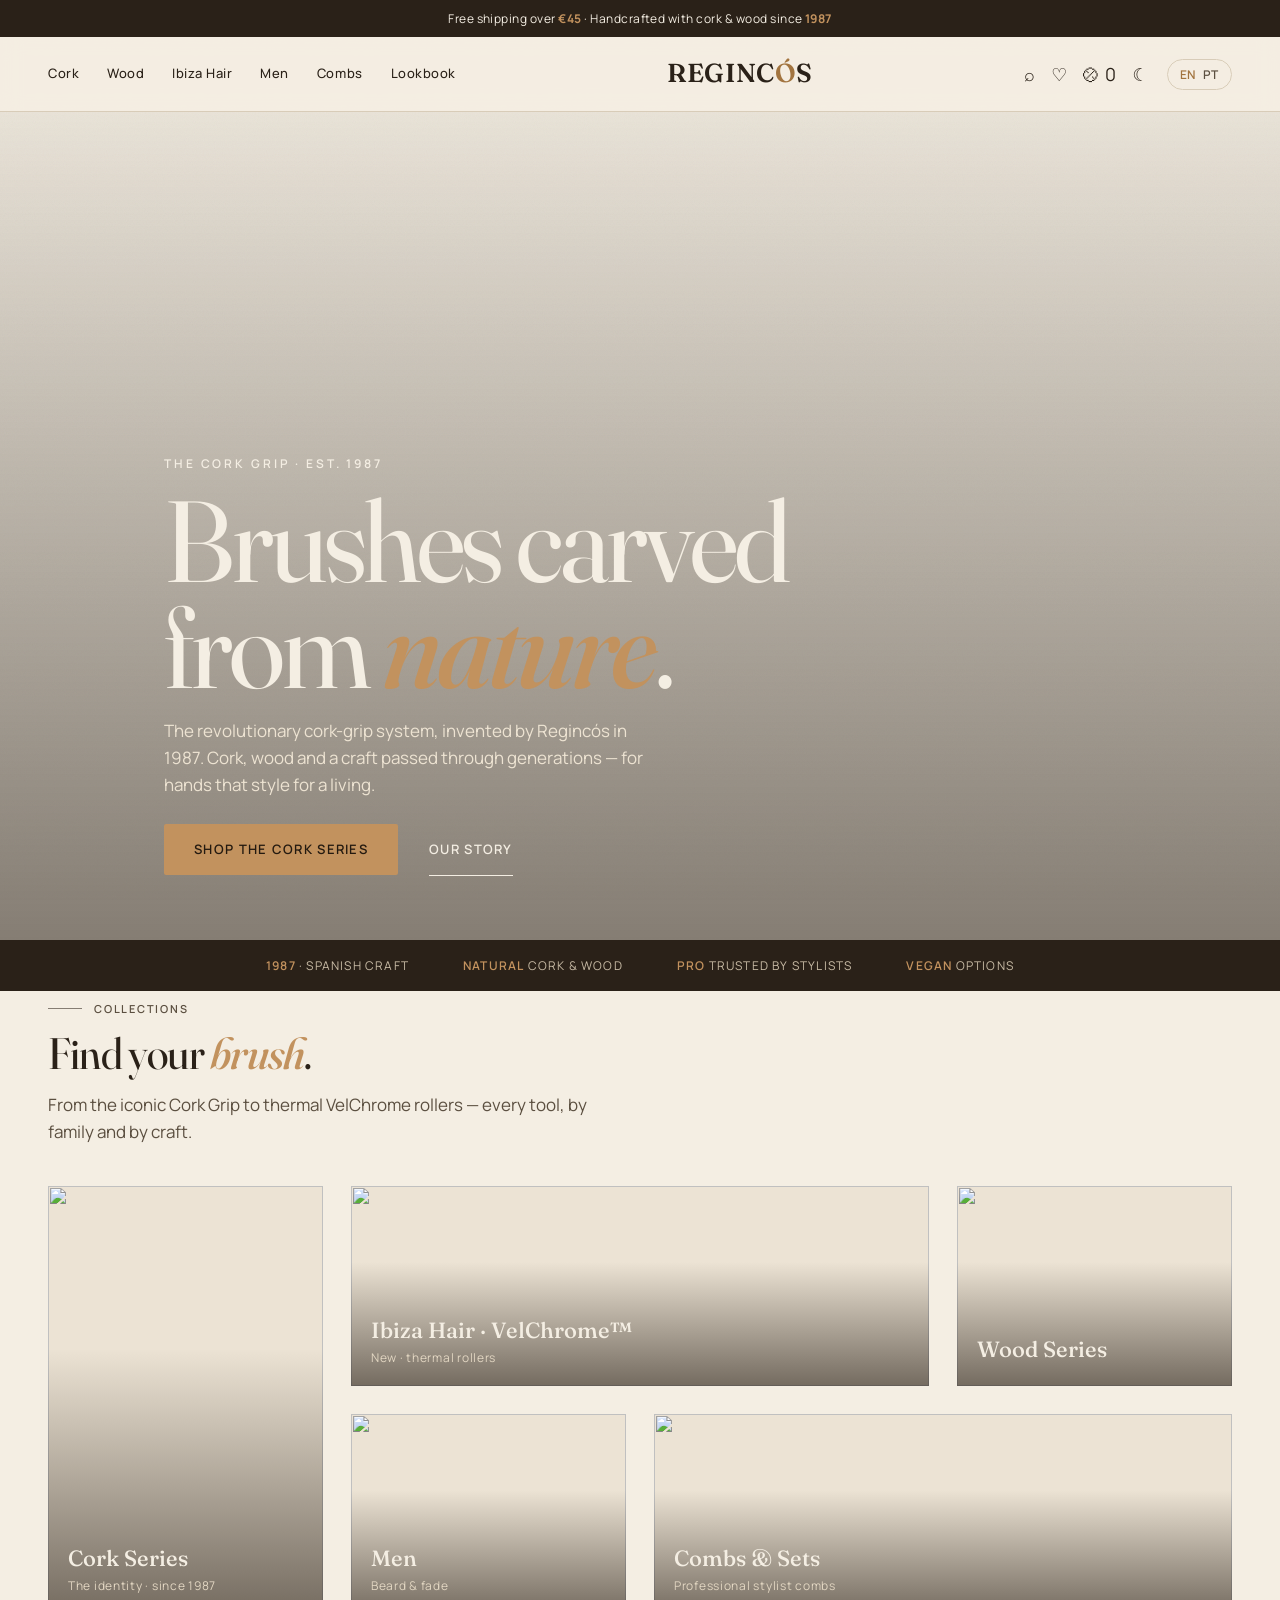
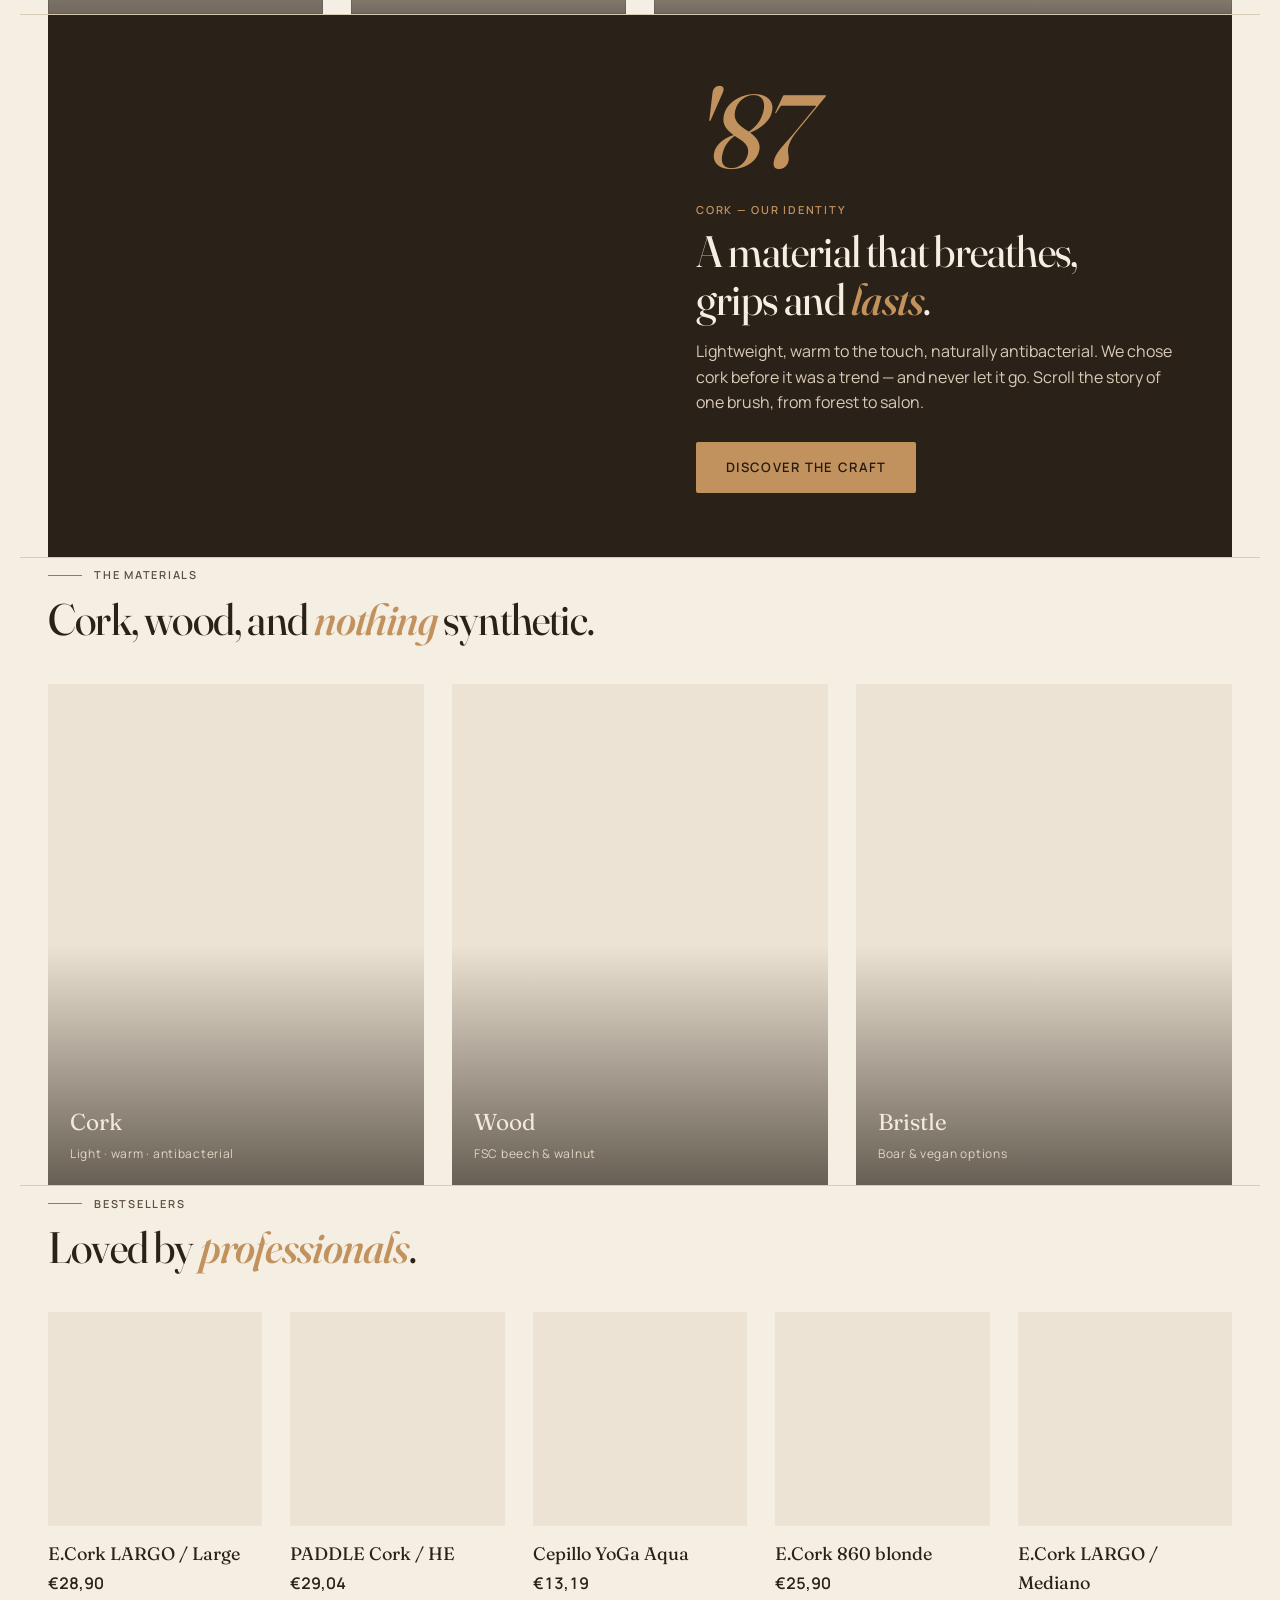
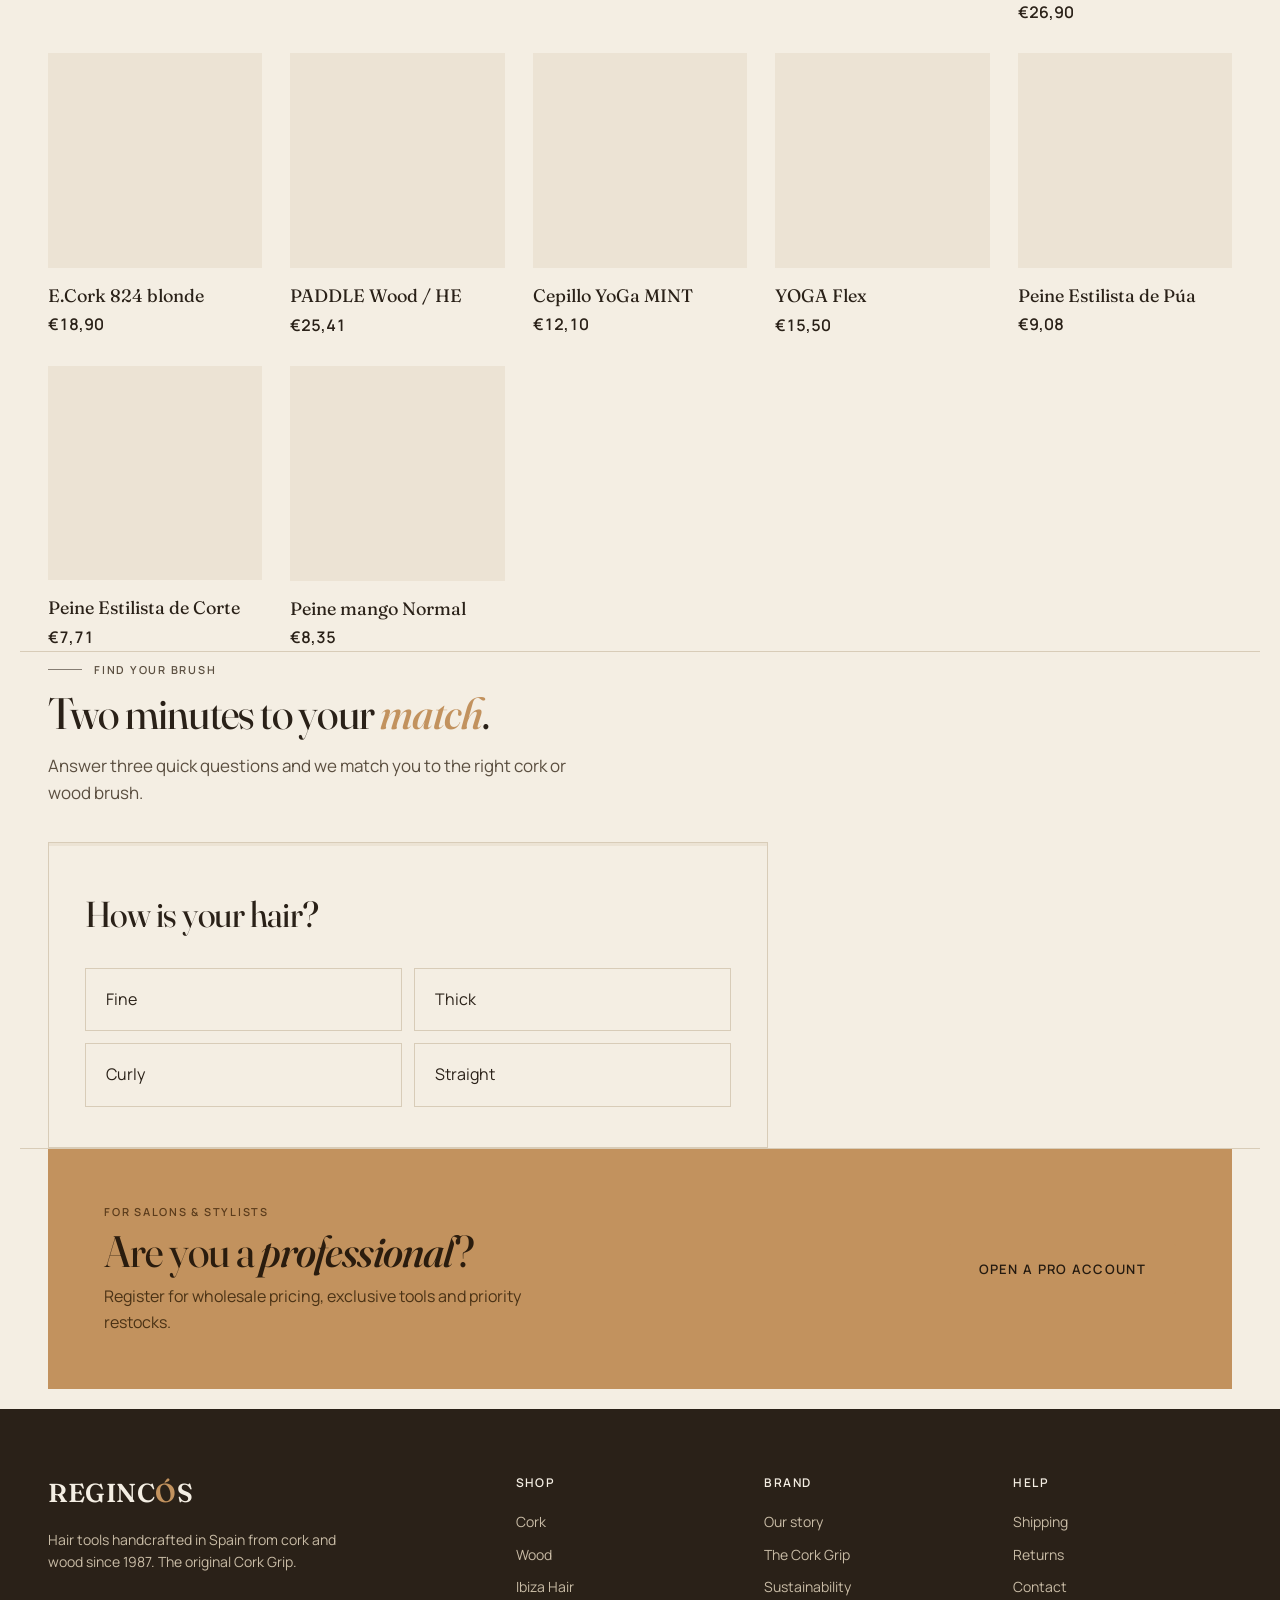
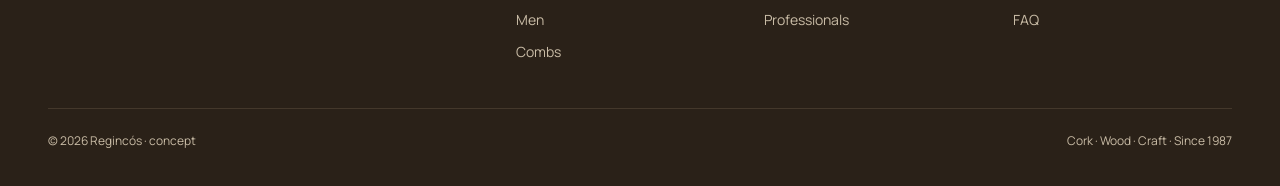
==== index.html @ 0b99d00a "feat(home): expand Bestsellers in motion to 12 real products 7 more orbit clips (E.Cork 824, PADDLE " ====
<!DOCTYPE html>
<html lang="en">
<head>
<meta charset="UTF-8">
<meta name="viewport" content="width=device-width, initial-scale=1.0">
<title>Regincós Hair — cork &amp; wood brushes since 1987</title>
<link rel="preconnect" href="https://fonts.googleapis.com">
<link rel="preconnect" href="https://fonts.gstatic.com" crossorigin>
<link href="https://fonts.googleapis.com/css2?family=Fraunces:opsz,wght@9..144,400;9..144,500;9..144,600&family=Manrope:wght@400;500;600&display=swap" rel="stylesheet">
<link rel="stylesheet" href="assets/style.css">
<script>try{var t=localStorage.getItem('rg_theme')||(matchMedia('(prefers-color-scheme:dark)').matches?'dark':'light');document.documentElement.setAttribute('data-theme',t);}catch(e){}</script>
</head>
<body>

<div class="topbar"><span data-i="topbar"></span></div>

<nav><div class="wrap nav">
  <div class="navlinks">
    <a href="collection.html" data-i="nav_cork">Cork</a><a href="collection.html" data-i="nav_wood">Wood</a><a href="collection.html">Ibiza Hair</a><a href="collection.html" data-i="nav_men">Men</a><a href="collection.html" data-i="nav_combs">Combs</a><a href="lookbook.html" data-i="nav_lookbook">Lookbook</a>
  </div>
  <a href="index.html" class="logo">REGINC<span>Ó</span>S</a>
  <div class="navright">
    <div class="navicons"><span title="search">⌕</span><span title="account">♡</span><span title="cart">⛒ 0</span><button type="button" class="themetoggle" aria-label="Tryb ciemny" title="Tryb ciemny">☾</button></div>
    <div class="lang"><a data-set="en" class="on">EN</a><a data-set="pt">PT</a></div>
  </div>
</div></nav>

<header class="hero">
  <video class="bg" muted loop playsinline preload="metadata" poster="https://www.regincoshair.com/cdn/shop/files/Regincos_2023-25.webp?width=1800"><source src="assets/hero-loop.mp4" type="video/mp4"></video>
  <img class="bg-fallback" src="https://www.regincoshair.com/cdn/shop/files/Regincos_2023-25.webp?width=1800" alt="">
  <div class="wrap inner">
    <div class="upper kick" data-i="hero_kick"></div>
    <h1 class="serif" data-i="hero_h1"></h1>
    <p data-i="hero_p"></p>
    <a class="btn" href="collection.html" data-i="hero_btn1"></a>
    <a class="btn ghost" href="our-story.html" data-i="hero_btn2"></a>
  </div>
</header>

<div class="values">
  <span data-i="val1"></span><span data-i="val2"></span><span data-i="val3"></span><span data-i="val4"></span>
</div>

<section class="wrap">
  <div class="upper eyebrow" data-i="col_eye"></div>
  <div class="h2 serif" data-i="col_h2"></div>
  <div class="lead" data-i="col_lead"></div>
  <div class="bento">
    <a class="cell c-tall" href="collection.html"><img src="https://www.regincoshair.com/cdn/shop/files/Regincos_2023-5.webp?width=900" alt=""><div class="lbl"><div class="t serif" data-i="b_cork_t"></div><div class="s" data-i="b_cork_s"></div></div></a>
    <a class="cell c-wide" href="collection.html"><img src="https://www.regincoshair.com/cdn/shop/files/VelChromeAll1_490e527f-12c0-4e43-a617-e9aae61f02d6.webp?width=1200" alt=""><div class="lbl"><div class="t serif">Ibiza Hair · VelChrome™</div><div class="s" data-i="b_ibiza_s"></div></div></a>
    <a class="cell" href="collection.html"><img src="https://www.regincoshair.com/cdn/shop/files/Regincos_2023-3.jpg?width=700" alt=""><div class="lbl"><div class="t serif" data-i="b_wood_t"></div></div></a>
    <a class="cell" href="collection.html"><img src="https://www.regincoshair.com/cdn/shop/products/566.jpg?width=700" alt=""><div class="lbl"><div class="t serif" data-i="b_men_t"></div><div class="s" data-i="b_men_s"></div></div></a>
    <a class="cell c-wide" href="collection.html"><img src="https://www.regincoshair.com/cdn/shop/files/Regincos_2023-28.jpg?width=1200" alt=""><div class="lbl"><div class="t serif" data-i="b_combs_t"></div><div class="s" data-i="b_combs_s"></div></div></a>
  </div>
</section>

<section class="wrap">
  <div class="split">
    <div class="img" style="background-image:url('https://www.regincoshair.com/cdn/shop/files/Regincos_2023-5.webp?width=1000')"></div>
    <div class="txt">
      <div class="stamp serif">'87</div>
      <div class="upper" style="color:var(--cork);margin:18px 0 10px" data-i="sp_eye"></div>
      <div class="h2 serif" data-i="sp_h2"></div>
      <p data-i="sp_p"></p>
      <div style="margin-top:26px"><a class="btn" href="our-story.html" data-i="sp_btn"></a></div>
    </div>
  </div>
</section>

<section class="wrap materials">
  <div class="upper eyebrow" data-i="mat_eye"></div>
  <div class="h2 serif" data-i="mat_h2"></div>
  <div class="mat-grid">
    <figure class="mat-cell"><video muted loop playsinline preload="metadata"><source src="assets/mat-cork.mp4" type="video/mp4"></video><figcaption><span class="mat-n serif" data-i="mat_cork"></span><span class="mat-d" data-i="mat_cork_d"></span></figcaption></figure>
    <figure class="mat-cell"><video muted loop playsinline preload="metadata"><source src="assets/mat-wood.mp4" type="video/mp4"></video><figcaption><span class="mat-n serif" data-i="mat_wood"></span><span class="mat-d" data-i="mat_wood_d"></span></figcaption></figure>
    <figure class="mat-cell"><video muted loop playsinline preload="metadata"><source src="assets/mat-bristle.mp4" type="video/mp4"></video><figcaption><span class="mat-n serif" data-i="mat_bristle"></span><span class="mat-d" data-i="mat_bristle_d"></span></figcaption></figure>
  </div>
</section>

<section class="wrap">
  <div class="upper eyebrow" data-i="bs_eye"></div>
  <div class="h2 serif" data-i="bs_h2"></div>
  <div class="motion-grid">
    <a class="mprod" href="product.html?p=ecork-largo-large"><div class="mph"><video muted loop playsinline preload="metadata" poster="https://cdn.shopify.com/s/files/1/0769/8166/6137/products/920.jpg?width=500"><source src="assets/prod-cork-l.mp4" type="video/mp4"></video></div><h4 class="serif">E.Cork LARGO / Large</h4><div class="px">€28,90</div></a>
    <a class="mprod" href="product.html?p=paddle-cork-he-doble-pua"><div class="mph"><video muted loop playsinline preload="metadata" poster="https://cdn.shopify.com/s/files/1/0769/8166/6137/products/908.jpg?width=500"><source src="assets/prod-paddle.mp4" type="video/mp4"></video></div><h4 class="serif">PADDLE Cork / HE</h4><div class="px">€29,04</div></a>
    <a class="mprod" href="product.html?p=yoga-aqua-brush"><div class="mph"><video muted loop playsinline preload="metadata" poster="https://cdn.shopify.com/s/files/1/0769/8166/6137/products/937.jpg?width=500"><source src="assets/prod-yoga.mp4" type="video/mp4"></video></div><h4 class="serif">Cepillo YoGa Aqua</h4><div class="px">€13,19</div></a>
    <a class="mprod" href="product.html?p=ecork-860-blonde-large"><div class="mph"><video muted loop playsinline preload="metadata" poster="https://cdn.shopify.com/s/files/1/0769/8166/6137/products/853.jpg?width=500"><source src="assets/prod-cork-blonde.mp4" type="video/mp4"></video></div><h4 class="serif">E.Cork 860 blonde</h4><div class="px">€25,90</div></a>
    <a class="mprod" href="product.html?p=ecork-largo-medium"><div class="mph"><video muted loop playsinline preload="metadata" poster="https://cdn.shopify.com/s/files/1/0769/8166/6137/products/916.jpg?width=500"><source src="assets/prod-cork-m.mp4" type="video/mp4"></video></div><h4 class="serif">E.Cork LARGO / Mediano</h4><div class="px">€26,90</div></a>
    <a class="mprod" href="product.html?p=ecork-824-blonde-small"><div class="mph"><video muted loop playsinline preload="metadata" poster="https://cdn.shopify.com/s/files/1/0769/8166/6137/products/857.jpg?width=500"><source src="assets/prod-ec824.mp4" type="video/mp4"></video></div><h4 class="serif">E.Cork 824 blonde</h4><div class="px">€18,90</div></a>
    <a class="mprod" href="product.html?p=paddle-wood-he-double-pin"><div class="mph"><video muted loop playsinline preload="metadata" poster="https://cdn.shopify.com/s/files/1/0769/8166/6137/products/907.jpg?width=500"><source src="assets/prod-pwood.mp4" type="video/mp4"></video></div><h4 class="serif">PADDLE Wood / HE</h4><div class="px">€25,41</div></a>
    <a class="mprod" href="product.html?p=yoga-mint-brush"><div class="mph"><video muted loop playsinline preload="metadata" poster="https://cdn.shopify.com/s/files/1/0769/8166/6137/products/742.jpg?width=500"><source src="assets/prod-ymint.mp4" type="video/mp4"></video></div><h4 class="serif">Cepillo YoGa MINT</h4><div class="px">€12,10</div></a>
    <a class="mprod" href="product.html?p=yoga-brush"><div class="mph"><video muted loop playsinline preload="metadata" poster="https://cdn.shopify.com/s/files/1/0769/8166/6137/files/Regincos2023-19.jpg?width=500"><source src="assets/prod-yflex.mp4" type="video/mp4"></video></div><h4 class="serif">YOGA Flex</h4><div class="px">€15,50</div></a>
    <a class="mprod" href="product.html?p=peine-estilista-de-pua"><div class="mph"><video muted loop playsinline preload="metadata" poster="https://cdn.shopify.com/s/files/1/0769/8166/6137/products/491.jpg?width=500"><source src="assets/prod-combpua.mp4" type="video/mp4"></video></div><h4 class="serif">Peine Estilista de Púa</h4><div class="px">€9,08</div></a>
    <a class="mprod" href="product.html?p=peine-estilista-de-corte"><div class="mph"><video muted loop playsinline preload="metadata" poster="https://cdn.shopify.com/s/files/1/0769/8166/6137/products/488.jpg?width=500"><source src="assets/prod-combcorte.mp4" type="video/mp4"></video></div><h4 class="serif">Peine Estilista de Corte</h4><div class="px">€7,71</div></a>
    <a class="mprod" href="product.html?p=peine-mango-normal"><div class="mph"><video muted loop playsinline preload="metadata" poster="https://cdn.shopify.com/s/files/1/0769/8166/6137/products/485.jpg?width=500"><source src="assets/prod-combmango.mp4" type="video/mp4"></video></div><h4 class="serif">Peine mango Normal</h4><div class="px">€8,35</div></a>
  </div>
</section>

<section class="wrap quiz" id="quiz">
  <div class="upper eyebrow" data-i="qz_eye"></div>
  <div class="h2 serif" data-i="qz_h2"></div>
  <div class="lead" data-i="qz_lead"></div>
  <div class="qz-card">
    <div class="qz-prog"><span class="qz-bar" id="qzbar"></span></div>
    <div class="qz-stage" id="qzstage"></div>
  </div>
</section>

<section class="wrap">
  <div class="b2b">
    <div>
      <div class="upper" style="margin-bottom:8px" data-i="b2b_eye"></div>
      <div class="h2 serif" data-i="b2b_h2"></div>
      <p style="max-width:42ch;margin-top:8px" data-i="b2b_p"></p>
    </div>
    <a class="btn" href="#" data-i="b2b_btn"></a>
  </div>
</section>

<footer><div class="wrap">
  <div class="fcols">
    <div>
      <div class="logo">REGINC<span style="color:var(--cork)">Ó</span>S</div>
      <p style="max-width:36ch;font-size:14px" data-i="f_tag"></p>
    </div>
    <div><h5 data-i="f_shop"></h5><a href="collection.html" data-i="nav_cork"></a><a href="collection.html" data-i="nav_wood"></a><a href="collection.html">Ibiza Hair</a><a href="collection.html" data-i="nav_men"></a><a href="collection.html" data-i="nav_combs"></a></div>
    <div><h5 data-i="f_brand"></h5><a href="#" data-i="sp_btn2"></a><a href="#">The Cork Grip</a><a href="#" data-i="f_sust"></a><a href="#" data-i="f_pro"></a></div>
    <div><h5 data-i="f_help"></h5><a href="#" data-i="f_ship"></a><a href="#" data-i="f_ret"></a><a href="#" data-i="f_con"></a><a href="#">FAQ</a></div>
  </div>
  <div class="fbot"><span>© 2026 Regincós · concept</span><span data-i="f_bot"></span></div>
</div></footer>

<script src="assets/app.js"></script>
<script>
(function(){var hv=document.querySelector('.hero video.bg');if(!hv)return;var rm=matchMedia('(prefers-reduced-motion:reduce)').matches;var sd=navigator.connection&&navigator.connection.saveData;if(rm||sd){hv.style.display='none';var fb=document.querySelector('.hero .bg-fallback');if(fb)fb.style.display='block';}else{var p=hv.play();if(p&&p.catch)p.catch(function(){});}})();
</script>
</body>
</html>
---- assets/style.css ----
:root{
  --paper:#F4EEE3; --paper2:#ECE3D4; --ink:#2A2118; --ink2:#5B4F40;
  --cork:#C2925E; --cork-d:#A2743F; --wood:#6F4E37; --sage:#7C7A5A; --line:#D8CCB8;
}
*{margin:0;padding:0;box-sizing:border-box}
body{background:var(--paper);color:var(--ink);font-family:'Manrope',system-ui,sans-serif;line-height:1.6;-webkit-font-smoothing:antialiased}
.serif{font-family:'Fraunces',Georgia,serif}
.wrap{max-width:1240px;margin:0 auto;padding:0 28px}
a{color:inherit;text-decoration:none}
img{display:block}
.upper{text-transform:uppercase;letter-spacing:.16em;font-size:11px;font-weight:600}
.btn{display:inline-block;background:var(--cork);color:#241a10;padding:15px 30px;font-weight:600;font-size:13px;letter-spacing:.1em;text-transform:uppercase;border-radius:2px;transition:.2s;cursor:pointer;border:none}
.btn:hover{background:var(--cork-d);color:var(--paper)}
.btn.ghost{background:transparent;color:var(--paper);border:1.5px solid rgba(244,238,227,.6)}
.btn.dark{background:var(--ink);color:var(--paper)}.btn.dark:hover{background:#15100b}
.btn.block{display:block;width:100%;text-align:center}
.h2{font-family:'Fraunces';font-weight:500;font-size:clamp(28px,4vw,44px);line-height:1.08;letter-spacing:-.01em}
.eyebrow{color:var(--cork-d);margin-bottom:12px}
.lead{color:var(--ink2);max-width:56ch;margin-top:14px;font-size:17px}
/* top bar + nav */
.topbar{background:var(--ink);color:var(--paper);text-align:center;font-size:12px;letter-spacing:.04em;padding:9px 12px}
.topbar b{color:var(--cork)}
nav{position:sticky;top:0;z-index:30;background:rgba(244,238,227,.9);backdrop-filter:blur(10px);border-bottom:1px solid var(--line)}
.nav{display:flex;align-items:center;justify-content:space-between;height:74px}
.logo{font-family:'Fraunces';font-weight:600;font-size:26px;letter-spacing:.02em}
.logo span{color:var(--cork-d)}
.navlinks{display:flex;gap:28px}
.navlinks a{font-size:13px;font-weight:500;letter-spacing:.04em;padding:6px 0;border-bottom:1.5px solid transparent;transition:.2s}
.navlinks a:hover{border-color:var(--cork)}
.navright{display:flex;align-items:center;gap:18px}
.navicons{display:flex;gap:16px;font-size:18px;cursor:pointer}
.lang{display:flex;gap:7px;font-size:12px;font-weight:600;letter-spacing:.05em;border:1px solid var(--line);border-radius:20px;padding:5px 12px}
.lang a{color:var(--ink2);cursor:pointer}.lang a.on{color:var(--cork-d)}
/* footer */
footer{background:var(--ink);color:#C9BCA6;padding:64px 0 36px;margin-top:20px}
.fcols{display:grid;grid-template-columns:2fr 1fr 1fr 1fr;gap:30px}
footer .logo{color:var(--paper);margin-bottom:14px}
footer h5{color:var(--paper);font-size:12px;letter-spacing:.12em;text-transform:uppercase;margin-bottom:14px;font-weight:600}
footer a{display:block;font-size:14px;padding:5px 0;color:#C9BCA6}
footer a:hover{color:var(--cork)}
.fbot{border-top:1px solid #44382b;margin-top:40px;padding-top:22px;font-size:12px;display:flex;justify-content:space-between;flex-wrap:wrap;gap:10px}
/* product card (shared) */
.prod .ph{aspect-ratio:1;background:var(--paper2);border-radius:8px;overflow:hidden;position:relative}
.prod .ph img{width:100%;height:100%;object-fit:cover;transition:.4s}
.prod:hover .ph img{transform:scale(1.04)}
.prod .tag{position:absolute;top:12px;left:12px;background:var(--cork);color:#241a10;font-size:10px;font-weight:600;letter-spacing:.08em;text-transform:uppercase;padding:5px 9px;border-radius:2px;z-index:2}
.prod h4{font-family:'Fraunces';font-weight:500;font-size:18px;margin-top:14px}
.prod .px{color:var(--ink2);font-size:15px;margin-top:2px}
.prod .ph .add{position:absolute;left:12px;right:12px;bottom:12px;background:rgba(42,33,24,.9);color:var(--paper);text-align:center;padding:11px;font-size:12px;font-weight:600;letter-spacing:.08em;text-transform:uppercase;border-radius:3px;opacity:0;transform:translateY(8px);transition:.25s}
.prod:hover .ph .add{opacity:1;transform:none}
/* ===== HOME ===== */
.hero{position:relative;min-height:80vh;display:flex;align-items:flex-end;overflow:hidden}
.hero img.bg{position:absolute;inset:0;width:100%;height:100%;object-fit:cover;z-index:0}
.hero::after{content:"";position:absolute;inset:0;background:linear-gradient(180deg,rgba(42,33,24,.05),rgba(42,33,24,.55));z-index:1}
.hero .inner{position:relative;z-index:2;color:var(--paper);padding:0 0 64px}
.hero .kick{color:var(--cork);margin-bottom:14px}
.hero h1{font-family:'Fraunces';font-weight:500;font-size:clamp(40px,7vw,82px);line-height:1.02;letter-spacing:-.01em;max-width:15ch}
.hero p{max-width:48ch;margin:18px 0 26px;font-size:17px;color:#EDE3D2}
.hero .btn.ghost{margin-left:10px}
.values{background:var(--ink);color:var(--paper);display:flex;justify-content:center;gap:54px;padding:16px;flex-wrap:wrap;font-size:12px;letter-spacing:.1em;text-transform:uppercase}
.values span{color:#C9BCA6}.values b{color:var(--cork);font-weight:600}
section{padding:84px 0}
.bento{display:grid;grid-template-columns:repeat(4,1fr);grid-auto-rows:200px;gap:14px;margin-top:40px}
.cell{position:relative;border-radius:8px;overflow:hidden;background:var(--paper2);display:flex;align-items:flex-end;cursor:pointer}
.cell img{position:absolute;inset:0;width:100%;height:100%;object-fit:cover;transition:transform .5s ease}
.cell:hover img{transform:scale(1.05)}
.cell::after{content:"";position:absolute;inset:0;background:linear-gradient(180deg,transparent 38%,rgba(42,33,24,.62))}
.cell .lbl{position:relative;z-index:2;color:var(--paper);padding:18px 20px}
.cell .lbl .t{font-family:'Fraunces';font-size:22px;font-weight:500}
.cell .lbl .s{font-size:12px;color:#E2D6C2;letter-spacing:.06em}
.c-wide{grid-column:span 2}.c-tall{grid-row:span 2}
.split{display:grid;grid-template-columns:1fr 1fr;background:var(--ink);color:var(--paper);border-radius:10px;overflow:hidden}
.split .img{min-height:440px;background-size:cover;background-position:center}
.split .txt{padding:64px 56px;display:flex;flex-direction:column;justify-content:center}
.split .txt .h2{color:var(--paper)}
.split .txt p{color:#D8CCB8;margin-top:16px;font-size:16px}
.split .stamp{font-family:'Fraunces';font-size:64px;color:var(--cork);font-weight:500;line-height:1}
.grid4{display:grid;grid-template-columns:repeat(4,1fr);gap:20px;margin-top:40px}
.b2b{background:var(--cork);color:#2a1c0e;border-radius:10px;padding:54px 56px;display:flex;align-items:center;justify-content:space-between;gap:30px;flex-wrap:wrap}
.b2b .h2{color:#2a1c0e}
/* ===== COLLECTION ===== */
.collhero{position:relative;background:var(--ink);color:var(--paper);padding:60px 0;overflow:hidden}
.collhero .img{position:absolute;inset:0;width:100%;height:100%;object-fit:cover;opacity:.32;z-index:0}
.collhero .wrap{position:relative;z-index:2}
.collhero .crumb{font-size:12px;letter-spacing:.08em;color:#C9BCA6;margin-bottom:14px}
.collhero .crumb a:hover{color:var(--cork)}
.collhero h1{font-family:'Fraunces';font-weight:500;font-size:clamp(30px,5vw,52px)}
.collhero p{color:#D8CCB8;max-width:50ch;margin-top:10px}
.toolbar{display:flex;align-items:center;justify-content:space-between;gap:14px;flex-wrap:wrap;padding:24px 0;border-bottom:1px solid var(--line)}
.chips{display:flex;gap:9px;flex-wrap:wrap}
.chip{font-size:13px;font-weight:500;padding:8px 16px;border:1px solid var(--line);border-radius:20px;cursor:pointer;transition:.18s;background:transparent;color:var(--ink2)}
.chip:hover{border-color:var(--cork)}
.chip.on{background:var(--ink);color:var(--paper);border-color:var(--ink)}
.sort{font-size:13px;color:var(--ink2);display:flex;align-items:center;gap:8px}
.sort select{font-family:inherit;font-size:13px;padding:8px 12px;border:1px solid var(--line);border-radius:6px;background:var(--paper);color:var(--ink);cursor:pointer}
.pgrid{display:grid;grid-template-columns:repeat(4,1fr);gap:22px;margin:36px 0}
.loadwrap{text-align:center;padding:10px 0 30px}
/* ===== PRODUCT ===== */
.pdp{display:grid;grid-template-columns:1.05fr .95fr;gap:54px;padding-top:34px}
.crumb{font-size:12px;letter-spacing:.06em;color:var(--ink2);padding:22px 0 0}
.crumb a:hover{color:var(--cork-d)}
.gallery .main{aspect-ratio:1;background:var(--paper2);border-radius:10px;overflow:hidden}
.gallery .main img{width:100%;height:100%;object-fit:cover}
.thumbs{display:flex;gap:12px;margin-top:12px}
.thumbs img{width:74px;height:74px;object-fit:cover;border-radius:6px;border:2px solid transparent;cursor:pointer;background:var(--paper2)}
.thumbs img.on{border-color:var(--cork)}
.pinfo .kick{color:var(--cork-d);margin-bottom:10px}
.pinfo h1{font-family:'Fraunces';font-weight:500;font-size:clamp(28px,3.4vw,40px);line-height:1.06}
.stars{color:var(--cork);font-size:14px;margin:10px 0;letter-spacing:2px}
.stars span{color:var(--ink2);letter-spacing:0;margin-left:8px}
.price{font-size:26px;font-weight:600;margin:6px 0 4px}
.pdesc{color:var(--ink2);margin:18px 0;font-size:16px}
.opt{margin:22px 0}
.opt .lab{font-size:12px;font-weight:600;letter-spacing:.08em;text-transform:uppercase;color:var(--ink2);margin-bottom:10px}
.opt .row{display:flex;gap:10px;flex-wrap:wrap}
.opt button{font-family:inherit;font-size:14px;padding:11px 18px;border:1px solid var(--line);border-radius:6px;background:var(--paper);color:var(--ink);cursor:pointer;transition:.15s}
.opt button:hover{border-color:var(--cork)}
.opt button.on{border-color:var(--ink);background:var(--ink);color:var(--paper)}
.buyrow{display:flex;gap:12px;margin:26px 0 12px}
.qty{display:flex;align-items:center;border:1px solid var(--line);border-radius:6px;overflow:hidden}
.qty button{width:44px;height:50px;border:none;background:var(--paper);font-size:18px;cursor:pointer;color:var(--ink)}
.qty span{width:44px;text-align:center;font-weight:600}
.buyrow .btn{flex:1;height:50px;display:flex;align-items:center;justify-content:center}
.pronote{background:var(--paper2);border-radius:8px;padding:14px 18px;font-size:14px;color:var(--ink2);margin:8px 0 22px}
.pronote b{color:var(--cork-d)}
.acc{border-top:1px solid var(--line)}
.acc details{border-bottom:1px solid var(--line)}
.acc summary{list-style:none;cursor:pointer;padding:18px 0;font-weight:500;display:flex;justify-content:space-between;font-size:15px}
.acc summary::-webkit-details-marker{display:none}
.acc summary::after{content:"+";color:var(--cork-d);font-size:20px}
.acc details[open] summary::after{content:"–"}
.acc .body{padding:0 0 18px;color:var(--ink2);font-size:15px}
.trust{display:flex;gap:24px;flex-wrap:wrap;margin-top:18px;font-size:13px;color:var(--ink2)}
.trust span{display:flex;align-items:center;gap:7px}.trust b{color:var(--cork-d);font-size:16px}
@media(max-width:900px){
  .bento{grid-template-columns:repeat(2,1fr)}.split,.fcols{grid-template-columns:1fr}
  .grid4,.pgrid{grid-template-columns:1fr 1fr}.navlinks{display:none}
  .pdp{grid-template-columns:1fr;gap:30px}
}

/* ============================================================
   EDITORIAL UPGRADE 2026 — typografia / ruch / micro-interakcje
   Research-driven: optyczna typografia Fraunces, hover-lift,
   scroll-reveal (natywny view-timeline, off-main-thread).
   Szanuje prefers-reduced-motion; fallback = treść widoczna.
   ============================================================ */

/* — Optyczna typografia + dramatyczniejszy hero — */
.serif,.h2,.hero h1,.logo,.cell .lbl .t,.prod h4,.pinfo h1,.collhero h1,.split .stamp{font-optical-sizing:auto}
.hero{min-height:88vh}
.hero h1{font-size:clamp(48px,8.4vw,112px);line-height:.95;letter-spacing:-.028em;font-weight:430;max-width:14ch;text-wrap:balance;font-variation-settings:"opsz" 144}
.hero h1 em{font-style:italic;font-weight:520;color:var(--cork)}
.hero .kick{font-size:12px;letter-spacing:.24em}
.h2,.collhero h1,.pinfo h1{text-wrap:balance}
.split .stamp{font-size:clamp(64px,9vw,104px)}

/* — Hover: lift + cień (podniesienie istniejącego zoomu) — */
.cell{transition:transform .5s cubic-bezier(.2,.7,.2,1),box-shadow .5s}
.cell:hover{transform:translateY(-5px);box-shadow:0 22px 46px -20px rgba(42,33,24,.55)}
.cell:hover img{transform:scale(1.07)}
.prod .ph{transition:transform .45s cubic-bezier(.2,.7,.2,1),box-shadow .45s}
.prod:hover .ph{transform:translateY(-5px);box-shadow:0 20px 42px -22px rgba(42,33,24,.5)}
.btn{transition:background .2s,color .2s,transform .2s,box-shadow .2s}
.btn:not(.ghost):hover{transform:translateY(-2px);box-shadow:0 12px 24px -10px rgba(162,116,63,.75)}
.chip:hover,.opt button:hover{transform:translateY(-1px)}
/* animowany underline w nav (zamiast twardej krawędzi) */
.navlinks a{position:relative;border-bottom-color:transparent!important}
.navlinks a::after{content:"";position:absolute;left:0;right:100%;bottom:0;height:1.5px;background:var(--cork);transition:right .3s cubic-bezier(.2,.7,.2,1)}
.navlinks a:hover::after{right:0}

/* — Scroll-reveal: natywny view-timeline (off-main-thread) — */
@media (prefers-reduced-motion:no-preference){
  @supports (animation-timeline:view()){
    .bento .cell,.grid4 .prod,.split,.b2b,
    section > .eyebrow,section > .h2,section > .lead{
      animation:reveal-up both linear;
      animation-timeline:view();
      animation-range:entry 4% entry 90%;
    }
  }
  /* wejście hero przy starcie (lekki stagger) */
  .hero .inner > *{animation:hero-in .9s cubic-bezier(.2,.7,.2,1) both}
  .hero .kick{animation-delay:.04s}
  .hero h1{animation-delay:.12s}
  .hero p{animation-delay:.24s}
  .hero .inner > .btn{animation-delay:.34s}
}
@keyframes reveal-up{from{opacity:0;transform:translateY(36px)}to{opacity:1;transform:none}}
@keyframes hero-in{from{opacity:0;transform:translateY(20px)}to{opacity:1;transform:none}}

/* ============================================================
   HIGH-CONTRAST EDITORIAL 2026 — kierunek wybrany przez panel (8.8)
   + szczepienia: dark mode warm-charcoal, sage focus, ziarno
   analogowe, SOFT/WONK na hero em. Ewolucja tokenow — bez nowych
   kolorow ani fontow. prefers-reduced-motion respektowane.
   ============================================================ */

/* — przestrzen + rytm magazynowy — */
:root{--gap:28px;--section-y:clamp(84px,11vw,120px)}
section{padding:var(--section-y) 0}
section+section{border-top:1px solid var(--line)}
.bento,.grid4,.pgrid{gap:var(--gap)}

/* — oversized, LEKKI display (couture, nie bold) — */
.hero{min-height:92vh}
.hero h1{font-size:clamp(56px,9vw,150px);font-weight:410;line-height:.92;letter-spacing:-.03em;font-variation-settings:"opsz" 144,"SOFT" 4,"WONK" 1}
.h2,.collhero h1,.pinfo h1{font-weight:420;letter-spacing:-.018em;font-variation-settings:"opsz" 144}

/* — JEDEN akcent: kursywa cork <em> wszedzie (rzadkosc = couture) — */
.hero h1 em,.h2 em,.collhero h1 em,.pinfo h1 em,.serif em{font-style:italic;font-weight:520;color:var(--cork)}
.hero h1 em{font-variation-settings:"opsz" 144,"SOFT" 8,"WONK" 1}

/* — racjonowanie koloru: eyebrow -> ink + kreska; tag -> hairline — */
.eyebrow,.pinfo .kick{color:var(--ink2);display:inline-flex;align-items:center;gap:12px}
.eyebrow::before,.pinfo .kick::before{content:"";width:34px;height:1px;background:var(--ink);opacity:.55}
.hero .kick{color:var(--paper)}
.prod .tag{background:transparent;color:var(--ink);border:1px solid var(--line);border-radius:0;letter-spacing:.14em}
.split .stamp{color:var(--cork);font-style:italic}

/* — kwadratowe kadry (koniec miekkich rogow) + plate-captions — */
.cell,.prod .ph,.gallery .main,.split,.b2b{border-radius:0}
.prod h4{font-weight:420;font-variation-settings:"opsz" 18;letter-spacing:.005em}

/* — cena czytana pierwsza (graft: modern-craft) — */
.prod .px,.price{color:var(--ink);font-variant-numeric:tabular-nums;font-weight:600}

/* — jedno glowne CTA; drugie hero -> link tekstowy — */
.hero .btn.ghost{background:none;border:none;padding:15px 0;color:var(--paper);border-bottom:1px solid currentColor;border-radius:0;margin-left:28px}

/* — b2b: kolory eyebrow/p przez klasy (zamiast inline) — by dzialal dark — */
.b2b .upper{color:#5b3c1c}
.b2b p{color:#4a3215}

/* — sage focus ring (a11y, oba tryby) — */
a:focus-visible,button:focus-visible,summary:focus-visible,.btn:focus-visible,.opt button:focus-visible,.thumbs img:focus-visible,.thumb:focus-visible{outline:2px solid var(--sage);outline-offset:3px;border-radius:2px}

/* — przelacznik motywu w nav — */
.themetoggle{background:none;border:none;font:inherit;font-size:18px;line-height:1;padding:0;cursor:pointer;color:inherit}

/* — ziarno analogowe (graft: warm-heritage) — fixed, nieanimowane.
     UWAGA: nav celowo POMINIETY (ma position:sticky;z-index:30). */
body{position:relative}
body::before{content:"";position:fixed;inset:0;z-index:1;pointer-events:none;opacity:.05;mix-blend-mode:multiply;background-image:url("data:image/svg+xml,%3Csvg xmlns='http://www.w3.org/2000/svg' width='160' height='160'%3E%3Cfilter id='n'%3E%3CfeTurbulence type='fractalNoise' baseFrequency='.9' numOctaves='2' stitchTiles='stitch'/%3E%3C/filter%3E%3Crect width='100%25' height='100%25' filter='url(%23n)'/%3E%3C/svg%3E")}
.topbar,.hero,.values,section,footer{position:relative;z-index:2}

/* ============================================================
   DARK MODE — "warm-charcoal gallery wall" (graft: modern-craft)
   <html data-theme="dark">. Zachowuje tozsamosc cork/wood.
   ============================================================ */
[data-theme="dark"]{--paper:#1A1714;--paper2:#231F1A;--ink:#EDE6D8;--ink2:#B7AB97;--cork:#D2A36C;--cork-d:#B9854D;--wood:#B98C66;--sage:#A7A580;--line:#3A332B;--surface:#231F1A;--surface-2:#2C2720;--glow:rgba(167,165,128,.16);color-scheme:dark}
[data-theme="dark"] body{background:var(--paper);color:var(--ink)}
[data-theme="dark"] nav{background:rgba(26,23,20,.82);border-bottom-color:var(--line)}
[data-theme="dark"] .topbar,[data-theme="dark"] footer,[data-theme="dark"] .values,[data-theme="dark"] .split,[data-theme="dark"] .collhero{background:var(--surface);color:var(--ink)}
[data-theme="dark"] footer a,[data-theme="dark"] .values span{color:var(--ink2)}
[data-theme="dark"] footer h5,[data-theme="dark"] footer .logo{color:var(--ink)}
[data-theme="dark"] .fbot{border-top-color:var(--line)}
[data-theme="dark"] .split .txt .h2,[data-theme="dark"] .split .txt p{color:var(--ink)}
[data-theme="dark"] .b2b{background:var(--surface-2);color:var(--ink)}
[data-theme="dark"] .b2b .h2,[data-theme="dark"] .b2b .upper,[data-theme="dark"] .b2b p{color:var(--ink)}
[data-theme="dark"] .btn{background:var(--cork);color:#1A1714}
[data-theme="dark"] .btn:hover{background:#E6B57C;color:#1A1714}
[data-theme="dark"] .prod .ph,[data-theme="dark"] .cell,[data-theme="dark"] .gallery .main,[data-theme="dark"] .pronote,[data-theme="dark"] .thumbs img{background:var(--paper2)}
/* tekst nad zdjeciami zostaje kremowy niezaleznie od motywu */
[data-theme="dark"] .hero .inner,[data-theme="dark"] .hero .kick,[data-theme="dark"] .hero .btn.ghost,[data-theme="dark"] .cell .lbl{color:#F1E9DB}
/* hero scrim glebszy + sage glow */
[data-theme="dark"] .hero::after{background:radial-gradient(120% 90% at 18% 100%,var(--glow),transparent 60%),linear-gradient(180deg,rgba(0,0,0,.18),rgba(0,0,0,.62))}
[data-theme="dark"] body::before{opacity:.045;mix-blend-mode:screen}

/* ===== COLLECTION — editorial parity (kroki 5-6) ===== */
.collhero{padding:var(--section-y) 0 72px}
.collhero h1{font-size:clamp(40px,6.6vw,84px);line-height:.97;letter-spacing:-.022em;font-weight:420;font-variation-settings:"opsz" 144;text-wrap:balance;max-width:16ch}
.collhero .img{opacity:.28}
.collhero::after{content:"";position:absolute;inset:0;background:linear-gradient(180deg,rgba(42,33,24,.1),rgba(42,33,24,.6));z-index:1}
.collhero .wrap{position:relative;z-index:2}
.collhero .kick{font-size:12px;letter-spacing:.24em;margin-bottom:12px;color:#EDE3D2}
.collcount{font-size:13px;color:#C9BCA6;letter-spacing:.04em;margin-top:16px}
.collcount b{color:var(--cork)}
.empty{text-align:center;padding:64px 0 40px;color:var(--ink2)}
.empty .serif{font-size:clamp(22px,3vw,30px);color:var(--ink);margin-bottom:8px}
.pgrid .prod.show{animation:reveal-up .45s cubic-bezier(.2,.7,.2,1) both}
@media (prefers-reduced-motion:no-preference){
  .collhero .wrap > *{animation:hero-in .8s cubic-bezier(.2,.7,.2,1) both}
  .collhero h1{animation-delay:.1s}.collhero p{animation-delay:.2s}.collhero .collcount{animation-delay:.28s}
  @supports (animation-timeline:view()){
    .pgrid .prod,.toolbar{animation:reveal-up both linear;animation-timeline:view();animation-range:entry 2% entry 86%}
    .pgrid .prod:nth-child(2){animation-delay:.04s}.pgrid .prod:nth-child(3){animation-delay:.08s}.pgrid .prod:nth-child(4){animation-delay:.12s}
  }
}

/* ===== PRODUCT — editorial PDP (kroki 8-11) ===== */
.pinfo h1{font-size:clamp(34px,4.4vw,60px);line-height:1;letter-spacing:-.022em;font-weight:420;font-variation-settings:"opsz" 144;text-wrap:balance}
.price{font-size:32px;display:flex;align-items:baseline;gap:12px;flex-wrap:wrap}
.price .was{font-size:18px;color:var(--ink2);text-decoration:line-through;font-weight:500}
.price .save{font-size:11px;font-weight:600;letter-spacing:.08em;text-transform:uppercase;color:var(--cork-d);border:1px solid var(--line);border-radius:0;padding:4px 10px}
.stock{display:flex;align-items:center;gap:8px;font-size:13px;color:var(--sage);margin:8px 0 0}
.stock b{width:8px;height:8px;border-radius:50%;background:var(--sage);display:inline-block}
@media(min-width:901px){.pinfo{position:sticky;top:96px;align-self:start}}
.stickybar{position:fixed;left:0;right:0;bottom:0;z-index:40;background:rgba(244,238,227,.96);backdrop-filter:blur(10px);border-top:1px solid var(--line);transform:translateY(110%);transition:transform .3s cubic-bezier(.2,.7,.2,1)}
.stickybar.show{transform:none}
.stickybar .wrap{display:flex;align-items:center;justify-content:space-between;gap:18px;height:68px}
.stickybar .sb-name{font-size:18px}
.stickybar .sb-price{font-weight:600;font-variant-numeric:tabular-nums;margin-left:10px}
.stickybar .btn{padding:12px 26px}
[data-theme="dark"] .stickybar{background:rgba(26,23,20,.94)}
.gallery .main img{transition:opacity .25s ease}
.gallery .main img.swapping{opacity:0}
@media (prefers-reduced-motion:reduce){.stickybar{transition:none}.gallery .main img{transition:none}}
@media (prefers-reduced-motion:no-preference){
  .pinfo > *{animation:hero-in .8s cubic-bezier(.2,.7,.2,1) both}
  .pinfo .kick{animation-delay:.04s}.pinfo h1{animation-delay:.1s}.pinfo .price{animation-delay:.18s}.pinfo .buyrow{animation-delay:.26s}
  @supports (animation-timeline:view()){
    .gallery,.pdp + section .split,.grid4 .prod{animation:reveal-up both linear;animation-timeline:view();animation-range:entry 4% entry 90%}
  }
}

/* ===== AI-flavored search overlay (krok 20) ===== */
.searchov{position:fixed;inset:0;z-index:60;background:rgba(20,17,13,.55);backdrop-filter:blur(6px);display:none;justify-content:center;align-items:flex-start;padding:13vh 24px 24px}
.searchov.open{display:flex}
.searchpanel{width:100%;max-width:760px;background:var(--paper);border:1px solid var(--line);box-shadow:0 30px 80px -30px rgba(0,0,0,.5);animation:reveal-up .3s cubic-bezier(.2,.7,.2,1) both}
.searchpanel .top{display:flex;align-items:center;gap:14px;padding:18px 22px;border-bottom:1px solid var(--line)}
.searchpanel .top .ic{font-size:22px;color:var(--ink2)}
.searchpanel input{flex:1;border:none;background:none;font-family:'Fraunces',Georgia,serif;font-size:clamp(20px,3vw,30px);color:var(--ink);outline:none;font-weight:420}
.searchpanel input::placeholder{color:var(--ink2);font-style:italic}
.searchpanel .close{background:none;border:1px solid var(--line);color:var(--ink2);font-size:12px;letter-spacing:.1em;text-transform:uppercase;padding:7px 11px;cursor:pointer}
.searchhint{padding:11px 22px;font-size:12px;color:var(--ink2);letter-spacing:.03em;border-bottom:1px solid var(--line)}
.searchres{max-height:46vh;overflow:auto;padding:8px 12px}
.searchres .sr{display:flex;align-items:center;gap:16px;padding:12px;color:inherit;border-bottom:1px solid var(--line)}
.searchres .sr:last-child{border-bottom:none}
.searchres .sr:hover{background:var(--paper2)}
.searchres .sr img{width:54px;height:54px;object-fit:cover;background:var(--paper2)}
.searchres .sr .nm{font-family:'Fraunces',Georgia,serif;font-size:17px}
.searchres .sr .pr{margin-left:auto;font-weight:600;font-variant-numeric:tabular-nums}
.searchres .none{padding:26px 12px;color:var(--ink2);text-align:center}

/* ===== UGC reviews (krok 19) ===== */
.reviews .rsum{display:flex;align-items:baseline;gap:12px;margin-top:18px;flex-wrap:wrap}
.reviews .ravg{font-family:'Fraunces',Georgia,serif;font-size:40px;font-weight:420;line-height:1}
.reviews .rstars{color:var(--cork);letter-spacing:2px}
.reviews .rcount{color:var(--ink2);font-size:14px}
.rbars{max-width:360px;margin:22px 0 6px;display:flex;flex-direction:column;gap:6px}
.rbar{display:flex;align-items:center;gap:10px;font-size:12px;color:var(--ink2)}
.rbar .rb-l{width:26px}
.rbar .rb-t{flex:1;height:6px;background:var(--paper2)}
.rbar .rb-t span{display:block;height:100%;background:var(--cork)}
.rbar .rb-n{width:18px;text-align:right}
.rgrid{display:grid;grid-template-columns:repeat(2,1fr);gap:22px;margin-top:28px}
.rcard{border:1px solid var(--line);padding:22px}
.rc-top{display:flex;align-items:center;gap:12px;margin-bottom:12px}
.rc-av{width:38px;height:38px;border-radius:50%;background:var(--ink);color:var(--paper);display:flex;align-items:center;justify-content:center;font-family:'Fraunces',Georgia,serif;font-size:16px;flex:none}
.rc-n{font-weight:600;font-size:14px}
.rc-loc{font-size:12px;color:var(--ink2)}
.rc-st{margin-left:auto;color:var(--cork);letter-spacing:1px;font-size:13px}
.rc-off{color:var(--line)}
.rc-b{color:var(--ink2);font-size:15px}
@media(max-width:900px){.rgrid{grid-template-columns:1fr}}

/* ===== delivery promise w buy-box (high-ROI: Coupang/JD speed=trust) ===== */
.shipline{display:flex;align-items:center;gap:9px;font-size:13.5px;color:var(--ink2);margin:4px 0 16px}
.shipline .dot{width:7px;height:7px;border-radius:50%;background:var(--sage);box-shadow:0 0 0 4px rgba(124,122,90,.18);flex:none}
.shipline b{color:var(--ink)}

/* ===== cross-document View Transitions (high-ROI: Temu MPA, app-like nav, bez SPA) ===== */
@view-transition{navigation:auto}
@media (prefers-reduced-motion:reduce){::view-transition-group(*),::view-transition-old(*),::view-transition-new(*){animation:none!important}}

/* ===== Find-your-brush quiz (high-ROI: Jones Road/Shein — discovery + email capture) ===== */
.quiz .qz-card{margin-top:36px;border:1px solid var(--line);background:var(--paper);max-width:720px}
.qz-prog{height:3px;background:var(--paper2)}
.qz-bar{display:block;height:100%;background:var(--cork);width:0;transition:width .4s cubic-bezier(.2,.7,.2,1)}
.qz-stage{padding:clamp(26px,4vw,40px) clamp(22px,3.4vw,36px)}
.qz-q{font-family:'Fraunces',Georgia,serif;font-size:clamp(24px,3.4vw,36px);font-weight:420;letter-spacing:-.015em;margin-bottom:24px;font-variation-settings:"opsz" 144}
.qz-opts{display:grid;grid-template-columns:1fr 1fr;gap:12px}
.qz-opt{text-align:left;padding:18px 20px;border:1px solid var(--line);background:var(--paper);color:var(--ink);font:inherit;font-size:16px;cursor:pointer;transition:.18s;display:flex;align-items:center;justify-content:space-between;gap:10px}
.qz-opt:hover{border-color:var(--cork);transform:translateY(-2px)}
.qz-opt::after{content:"→";color:var(--cork);opacity:0;transition:.18s}
.qz-opt:hover::after{opacity:1}
.qz-back{margin-top:22px;background:none;border:none;color:var(--ink2);font:inherit;font-size:13px;cursor:pointer;text-decoration:underline;text-underline-offset:3px}
.qz-result{display:grid;grid-template-columns:160px 1fr;gap:26px;align-items:center}
.qz-result img{width:160px;height:160px;object-fit:cover;background:var(--paper2)}
.qz-r-eye{color:var(--cork-d)}
.qz-r-name{font-family:'Fraunces',Georgia,serif;font-size:26px;margin:6px 0}
.qz-r-reason{color:var(--ink2);font-size:15px;margin-bottom:14px;max-width:46ch}
.qz-r-price{font-weight:600;font-variant-numeric:tabular-nums;margin-bottom:16px}
.qz-email{margin-top:28px;border-top:1px solid var(--line);padding-top:24px}
.qz-email h4{font-family:'Fraunces',Georgia,serif;font-weight:500;font-size:19px;margin-bottom:4px}
.qz-email p{color:var(--ink2);font-size:14px;margin-bottom:14px}
.qz-email-row{display:flex;gap:10px;flex-wrap:wrap}
.qz-email-row input{flex:1;min-width:200px;border:1px solid var(--line);background:var(--paper);color:var(--ink);padding:13px 16px;font:inherit;font-size:15px;outline:none}
.qz-email-row input:focus{border-color:var(--cork)}
.qz-done{color:var(--sage);font-weight:600;padding:6px 0}
@media(max-width:700px){.qz-opts{grid-template-columns:1fr}.qz-result{grid-template-columns:1fr}.qz-result img{width:120px;height:120px}}

/* fix: em na panelu b2b (tlo cork) NIE moze byc cork — dziedziczy kolor tekstu (akcent przez kursywe) */
.b2b .h2 em{color:inherit}

/* ===== Materials triptych (material-as-interface; makro AI-wideo) ===== */
.materials .mat-grid{display:grid;grid-template-columns:repeat(3,1fr);gap:var(--gap);margin-top:40px}
.mat-cell{position:relative;margin:0;aspect-ratio:3/4;overflow:hidden;background:var(--paper2)}
.mat-cell video{position:absolute;inset:0;width:100%;height:100%;object-fit:cover;z-index:0}
.mat-cell figcaption{position:relative;z-index:2;height:100%;display:flex;flex-direction:column;justify-content:flex-end;padding:22px;color:#F1E9DB;background:linear-gradient(180deg,transparent 52%,rgba(42,33,24,.68))}
.mat-n{font-family:'Fraunces',Georgia,serif;font-size:23px;font-variation-settings:"opsz" 40}
.mat-d{font-size:12px;letter-spacing:.06em;color:#E2D6C2;margin-top:3px}
@media(max-width:700px){.materials .mat-grid{grid-template-columns:1fr}}

/* ===== Bestsellers in motion (realne produkty, orbit-wideo) ===== */
.motion-grid{display:grid;grid-template-columns:repeat(auto-fill,minmax(190px,1fr));gap:var(--gap);margin-top:40px}
.mprod{display:block;color:inherit}
.mprod .mph{aspect-ratio:1;overflow:hidden;background:var(--paper2);position:relative;transition:transform .45s cubic-bezier(.2,.7,.2,1),box-shadow .45s}
.mprod .mph video{position:absolute;inset:0;width:100%;height:100%;object-fit:cover}
.mprod:hover .mph{transform:translateY(-5px);box-shadow:0 20px 42px -22px rgba(42,33,24,.5)}
.mprod h4{font-family:'Fraunces',Georgia,serif;font-weight:420;font-size:18px;margin-top:14px;font-variation-settings:"opsz" 18}
.mprod .px{color:var(--ink);font-weight:600;font-variant-numeric:tabular-nums;margin-top:2px}

/* ===== our-story (cinematic heritage chapter; high-ROI: Scout heritage-as-proof) ===== */
.story-hero{min-height:78vh;display:flex;align-items:flex-end;position:relative;overflow:hidden;z-index:2}
.story-hero img.bg{position:absolute;inset:0;width:100%;height:100%;object-fit:cover;z-index:0}
.story-hero::after{content:"";position:absolute;inset:0;background:linear-gradient(180deg,rgba(42,33,24,.15),rgba(42,33,24,.72));z-index:1}
.story-hero .inner{position:relative;z-index:2;color:var(--paper);padding:0 0 64px}
.story-hero .kick{color:#EDE3D2}
.story-hero h1{font-size:clamp(52px,9vw,128px);font-weight:410;line-height:.92;letter-spacing:-.03em;font-variation-settings:"opsz" 144;text-wrap:balance}
.story-hero p{max-width:46ch;margin-top:18px;font-size:18px;color:#EDE3D2}
.chapter{display:grid;grid-template-columns:1fr 1fr;gap:clamp(28px,5vw,72px);align-items:center}
.chapter .ch-img{aspect-ratio:4/5;background-size:cover;background-position:center;background-color:var(--paper2)}
.chapter.rev .ch-img{order:2}
.ch-num{font-family:'Fraunces',Georgia,serif;font-style:italic;color:var(--cork);font-size:22px;margin-bottom:10px}
.chapter p{color:var(--ink2);margin-top:16px;font-size:16px;max-width:46ch}
.story-cta{text-align:center}
.story-cta .h2{margin-bottom:24px}
[data-theme="dark"] .story-hero .inner,[data-theme="dark"] .story-hero .kick{color:#F1E9DB}
[data-theme="dark"] .story-hero::after{background:linear-gradient(180deg,rgba(0,0,0,.2),rgba(0,0,0,.7))}
@media(max-width:900px){.chapter{grid-template-columns:1fr}.chapter.rev .ch-img{order:0}}
@media (prefers-reduced-motion:no-preference){
  .story-hero .inner > *{animation:hero-in .9s cubic-bezier(.2,.7,.2,1) both}
  .story-hero h1{animation-delay:.1s}.story-hero p{animation-delay:.22s}
  @supports (animation-timeline:view()){
    .chapter .ch-img,.chapter .ch-txt{animation:reveal-up both linear;animation-timeline:view();animation-range:entry 6% entry 82%}
  }
}

/* ===== "complete the ritual" bundle (high-ROI: Amazon FBT / JD — AOV) ===== */
.bundle .bn-row{display:grid;grid-template-columns:1.4fr .9fr;gap:36px;margin-top:32px;align-items:center;border:1px solid var(--line);padding:clamp(22px,3vw,34px)}
.bn-items{display:flex;align-items:center;gap:14px;flex-wrap:wrap}
.bn-item{display:flex;align-items:center;gap:12px}
.bn-item img{width:64px;height:64px;object-fit:cover;background:var(--paper2)}
.bn-n{font-family:'Fraunces',Georgia,serif;font-size:15px}
.bn-p{font-size:13px;color:var(--ink2);font-variant-numeric:tabular-nums}
.bn-plus{color:var(--cork);font-size:20px}
.bn-was{color:var(--ink2);text-decoration:line-through;font-size:15px}
.bn-total{font-size:26px;font-weight:600;font-variant-numeric:tabular-nums;margin:4px 0 14px;display:flex;align-items:baseline;gap:10px;flex-wrap:wrap}
.bn-save{font-size:11px;font-weight:600;letter-spacing:.08em;text-transform:uppercase;color:var(--cork-d);border:1px solid var(--line);padding:4px 9px}
.bn-note{font-size:12.5px;color:var(--ink2);margin-top:10px}
.btn.block.added{background:var(--sage);color:#14110d}
@media(max-width:900px){.bundle .bn-row{grid-template-columns:1fr;gap:22px}}

/* ===== reviews filter-by-hair-type (high-ROI #2: Shein filter-by-fit) ===== */
.rfilters{display:flex;gap:8px;flex-wrap:wrap;margin:22px 0 4px}
.rchip{font-size:12.5px;font-weight:500;padding:7px 14px;border:1px solid var(--line);border-radius:20px;background:transparent;color:var(--ink2);cursor:pointer;transition:.15s}
.rchip:hover{border-color:var(--cork);transform:translateY(-1px)}
.rchip.on{background:var(--ink);color:var(--paper);border-color:var(--ink)}
.rcard{position:relative}
.rc-ht{display:inline-block;margin-top:12px;font-size:11px;letter-spacing:.1em;text-transform:uppercase;color:var(--cork-d);border:1px solid var(--line);padding:3px 9px}

/* ===== hero video (Veo 3 Fast — krok 16) ===== */
.hero video.bg{position:absolute;inset:0;width:100%;height:100%;object-fit:cover;z-index:0}
.hero img.bg-fallback{display:none;position:absolute;inset:0;width:100%;height:100%;object-fit:cover;z-index:0}
@media (prefers-reduced-motion:reduce){.hero video.bg{display:none}.hero img.bg-fallback{display:block}}

/* ===== 360 product viewer (Hedra I2V — orbit) ===== */
.gallery .main{position:relative}
.gallery .main .v360{position:absolute;inset:0;width:100%;height:100%;object-fit:cover;display:none}
.gallery .main.is360 #mainimg{visibility:hidden}
.gallery .main.is360 .v360{display:block}
.v360btn{position:absolute;top:12px;right:12px;z-index:3;background:rgba(244,238,227,.92);border:1px solid var(--line);color:var(--ink);font-size:11px;font-weight:600;letter-spacing:.12em;text-transform:uppercase;padding:8px 13px;cursor:pointer;backdrop-filter:blur(6px)}
.v360btn:hover{border-color:var(--cork)}
.v360btn.on{background:var(--ink);color:var(--paper);border-color:var(--ink)}
[data-theme="dark"] .v360btn{background:rgba(26,23,20,.9)}

/* ===== lookbook (shoppable hotspots) ===== */
.lb-hero{position:relative;min-height:80vh;display:flex;align-items:flex-end;overflow:hidden;z-index:2}
.lb-hero video.bg,.lb-hero img.bg-fallback{position:absolute;inset:0;width:100%;height:100%;object-fit:cover;z-index:0}
.lb-hero img.bg-fallback{display:none}
.lb-hero::after{content:"";position:absolute;inset:0;background:linear-gradient(180deg,rgba(42,33,24,.15),rgba(42,33,24,.7));z-index:1}
.lb-hero .inner{position:relative;z-index:2;color:#F1E9DB;padding:0 0 64px}
.lb-hero .kick{color:#EDE3D2}
.lb-hero p{color:#EDE3D2;max-width:52ch;margin-top:16px;font-size:17px}
.lb-hero h1{font-size:clamp(46px,8vw,120px);font-weight:410;line-height:.94;letter-spacing:-.03em;font-variation-settings:"opsz" 144;text-wrap:balance}
@media (prefers-reduced-motion:reduce){.lb-hero video.bg{display:none}.lb-hero img.bg-fallback{display:block}}
.lb-hint{margin-top:18px;font-size:13px;letter-spacing:.04em;color:#EDE3D2;display:inline-flex;align-items:center;gap:9px}
.lb-hint::before{content:"";width:11px;height:11px;border-radius:50%;background:var(--cork);box-shadow:0 0 0 4px rgba(194,146,94,.3)}
.lb-scene{position:relative;min-height:86vh;background-size:cover;background-position:center}
.hot{position:absolute;width:24px;height:24px;border-radius:50%;background:var(--cork);border:2px solid rgba(244,238,227,.9);cursor:pointer;z-index:3;transition:transform .2s;padding:0}
.hot::after{content:"";position:absolute;inset:-2px;border-radius:50%;animation:hotpulse 2.2s infinite}
.hot:hover{transform:scale(1.18)}
@keyframes hotpulse{0%{box-shadow:0 0 0 0 rgba(194,146,94,.55)}100%{box-shadow:0 0 0 18px rgba(194,146,94,0)}}
@media (prefers-reduced-motion:reduce){.hot::after{animation:none}}
.lb-modal{position:fixed;inset:0;z-index:70;background:rgba(20,17,13,.6);backdrop-filter:blur(4px);display:none;align-items:center;justify-content:center;padding:24px}
.lb-modal.show{display:flex}
.lb-card{width:300px;max-width:100%;background:var(--paper);border:1px solid var(--line);position:relative;box-shadow:0 30px 70px -25px rgba(0,0,0,.6);animation:reveal-up .3s cubic-bezier(.2,.7,.2,1) both}
.lb-card img{width:100%;aspect-ratio:1;object-fit:cover;background:var(--paper2)}
.lb-card .in{padding:18px}
.lb-card .nm{font-family:'Fraunces',Georgia,serif;font-size:19px}
.lb-card .pr{font-weight:600;font-variant-numeric:tabular-nums;margin:6px 0 14px}
.lb-x{position:absolute;top:8px;right:10px;background:rgba(244,238,227,.92);border:1px solid var(--line);width:30px;height:30px;cursor:pointer;z-index:2;font-size:13px;color:var(--ink)}
[data-theme="dark"] .lb-x{background:rgba(26,23,20,.9)}

/* ===== story-hero video (Veo 3 Fast, heritage) ===== */
.story-hero video.bg{position:absolute;inset:0;width:100%;height:100%;object-fit:cover;z-index:0}
.story-hero img.bg-fallback{display:none;position:absolute;inset:0;width:100%;height:100%;object-fit:cover;z-index:0}
@media (prefers-reduced-motion:reduce){.story-hero video.bg{display:none}.story-hero img.bg-fallback{display:block}}

/* ===== collection ambient hero video ===== */
.collhero .bg-fallback{display:none}
@media (prefers-reduced-motion:reduce){.collhero .collvid{display:none}.collhero .bg-fallback{display:block}}
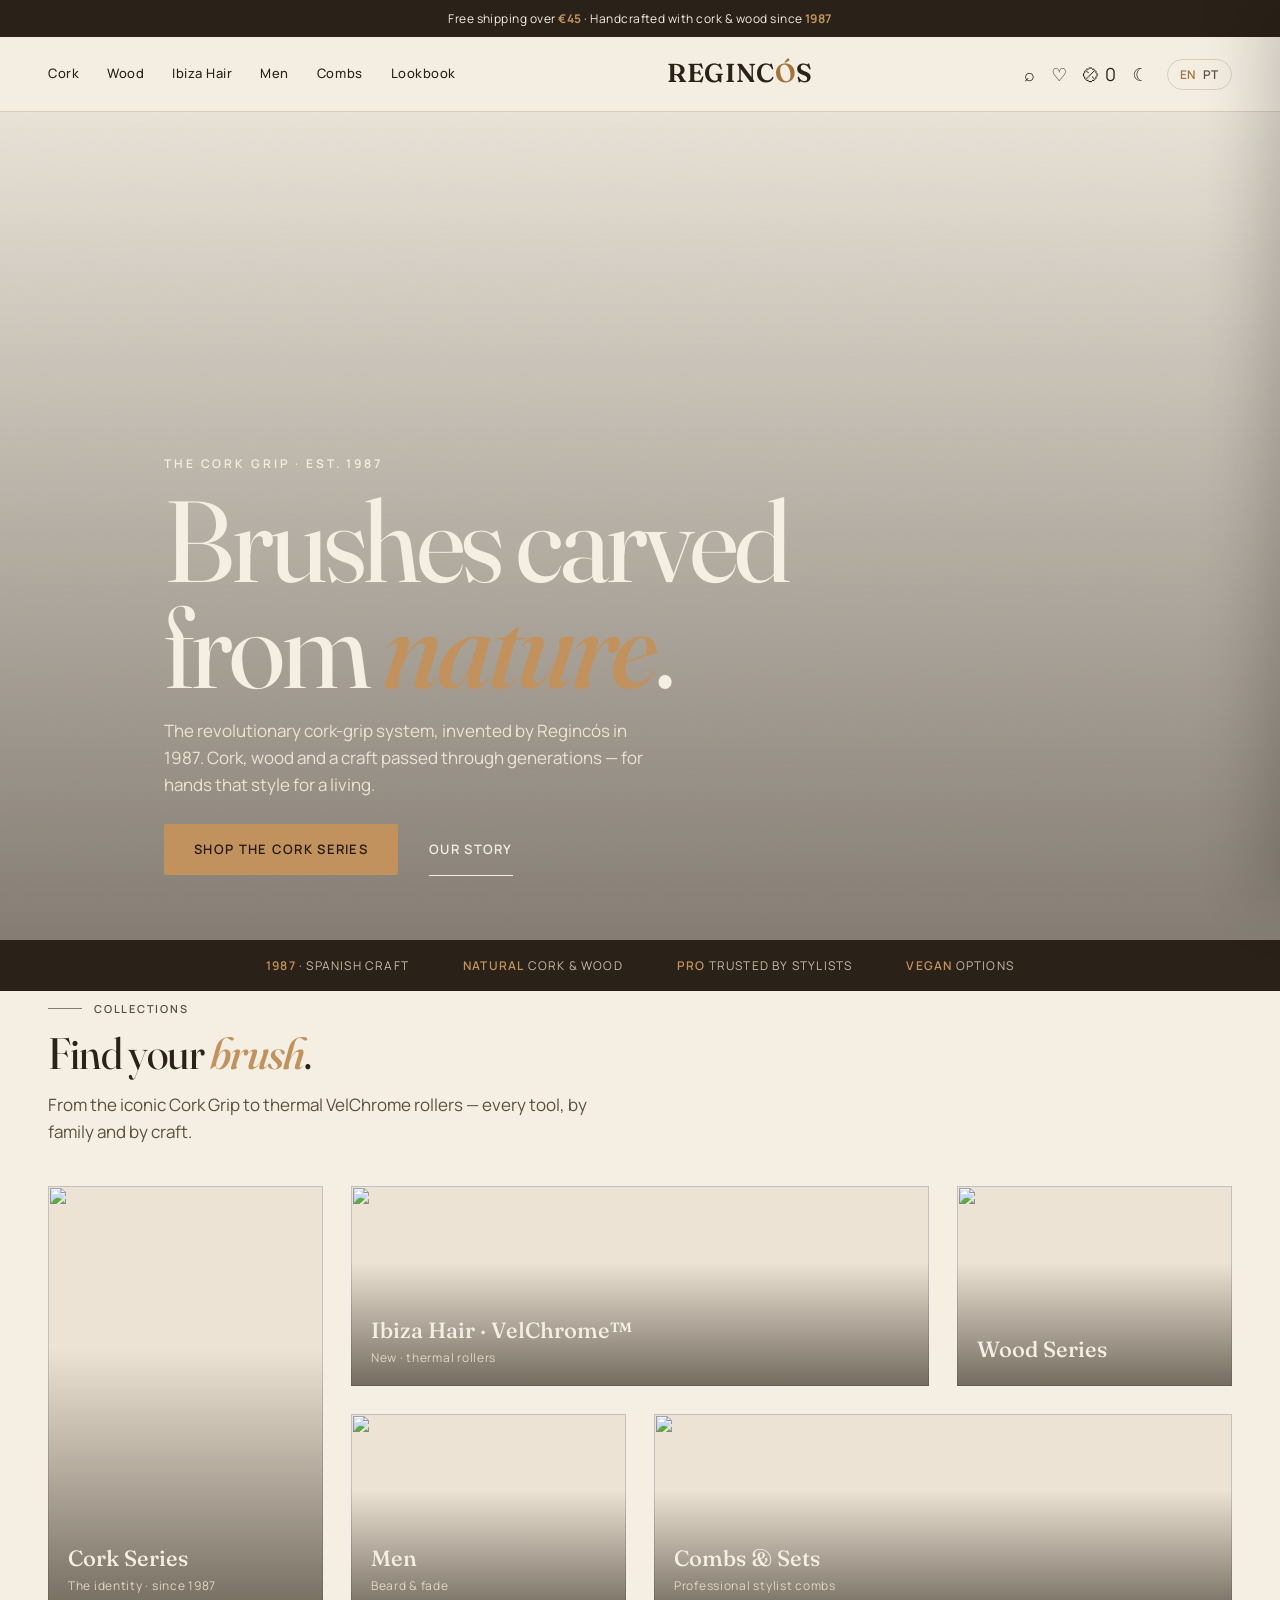
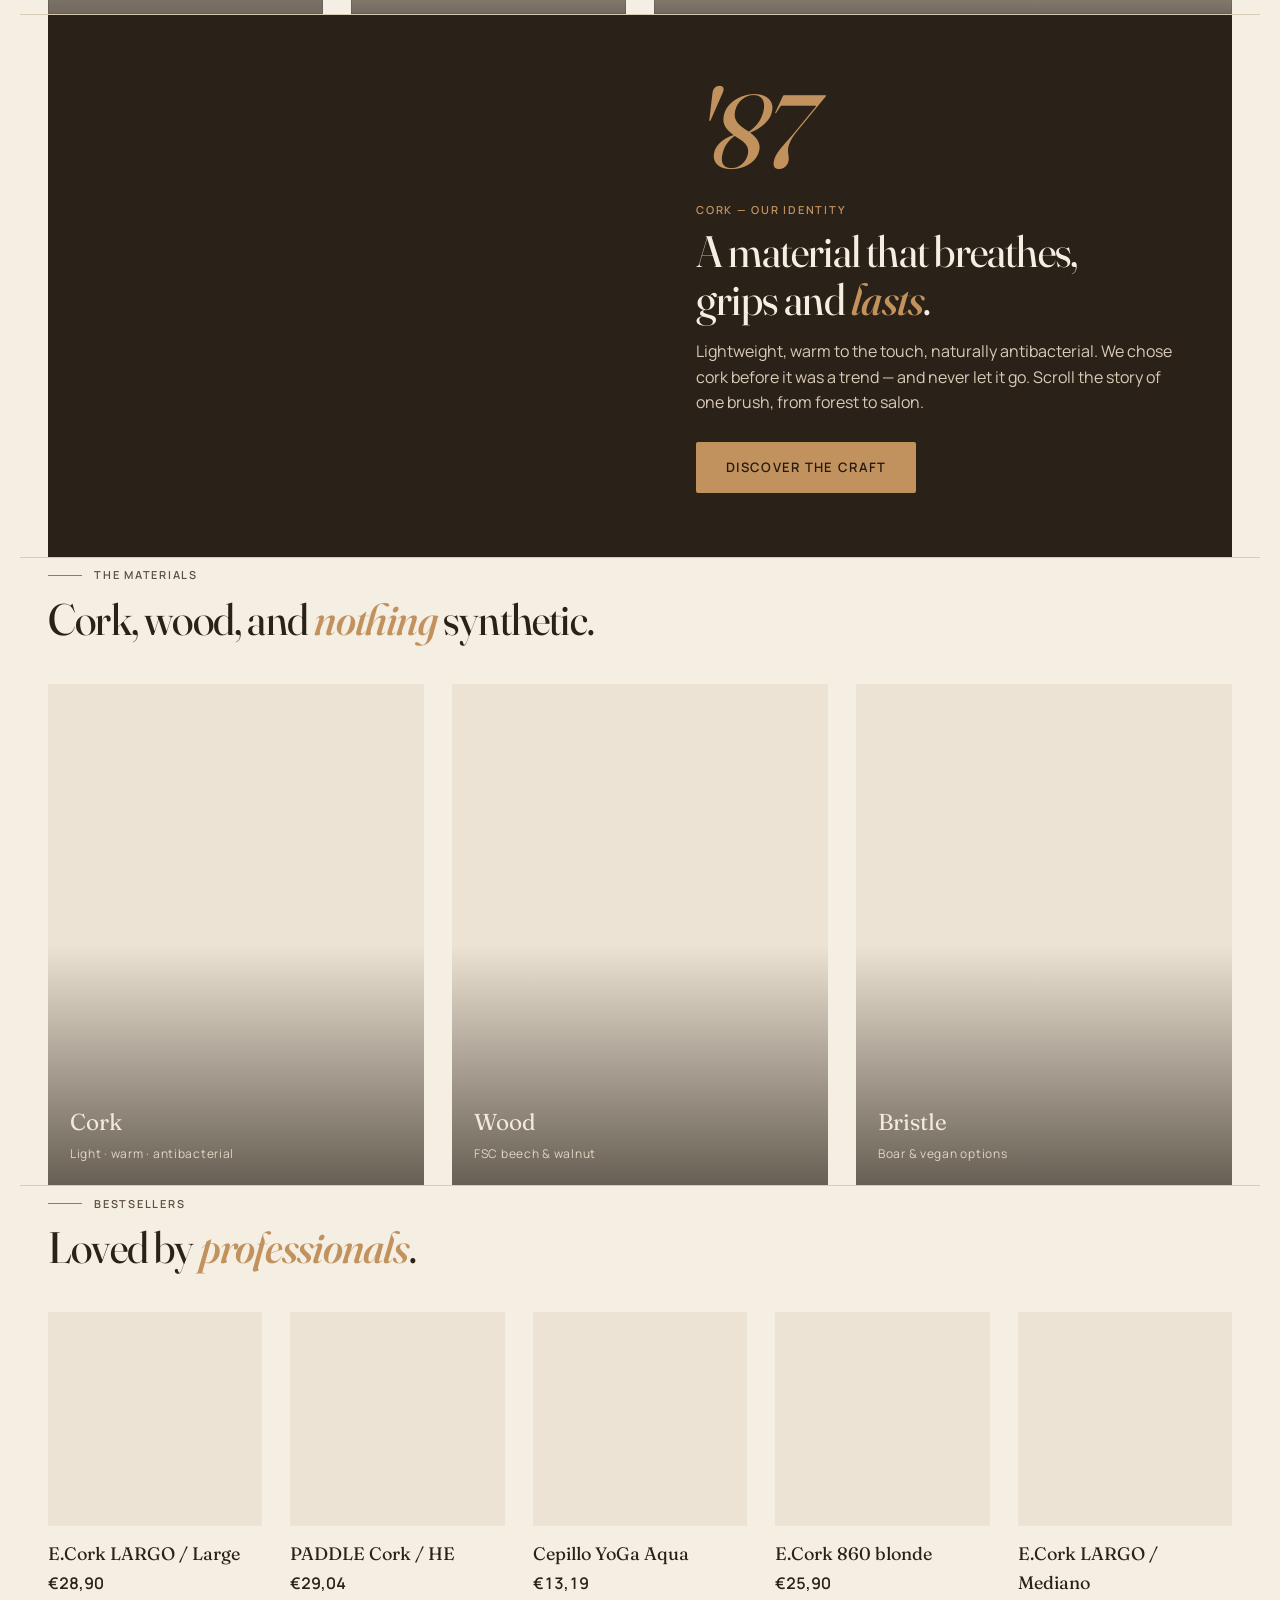
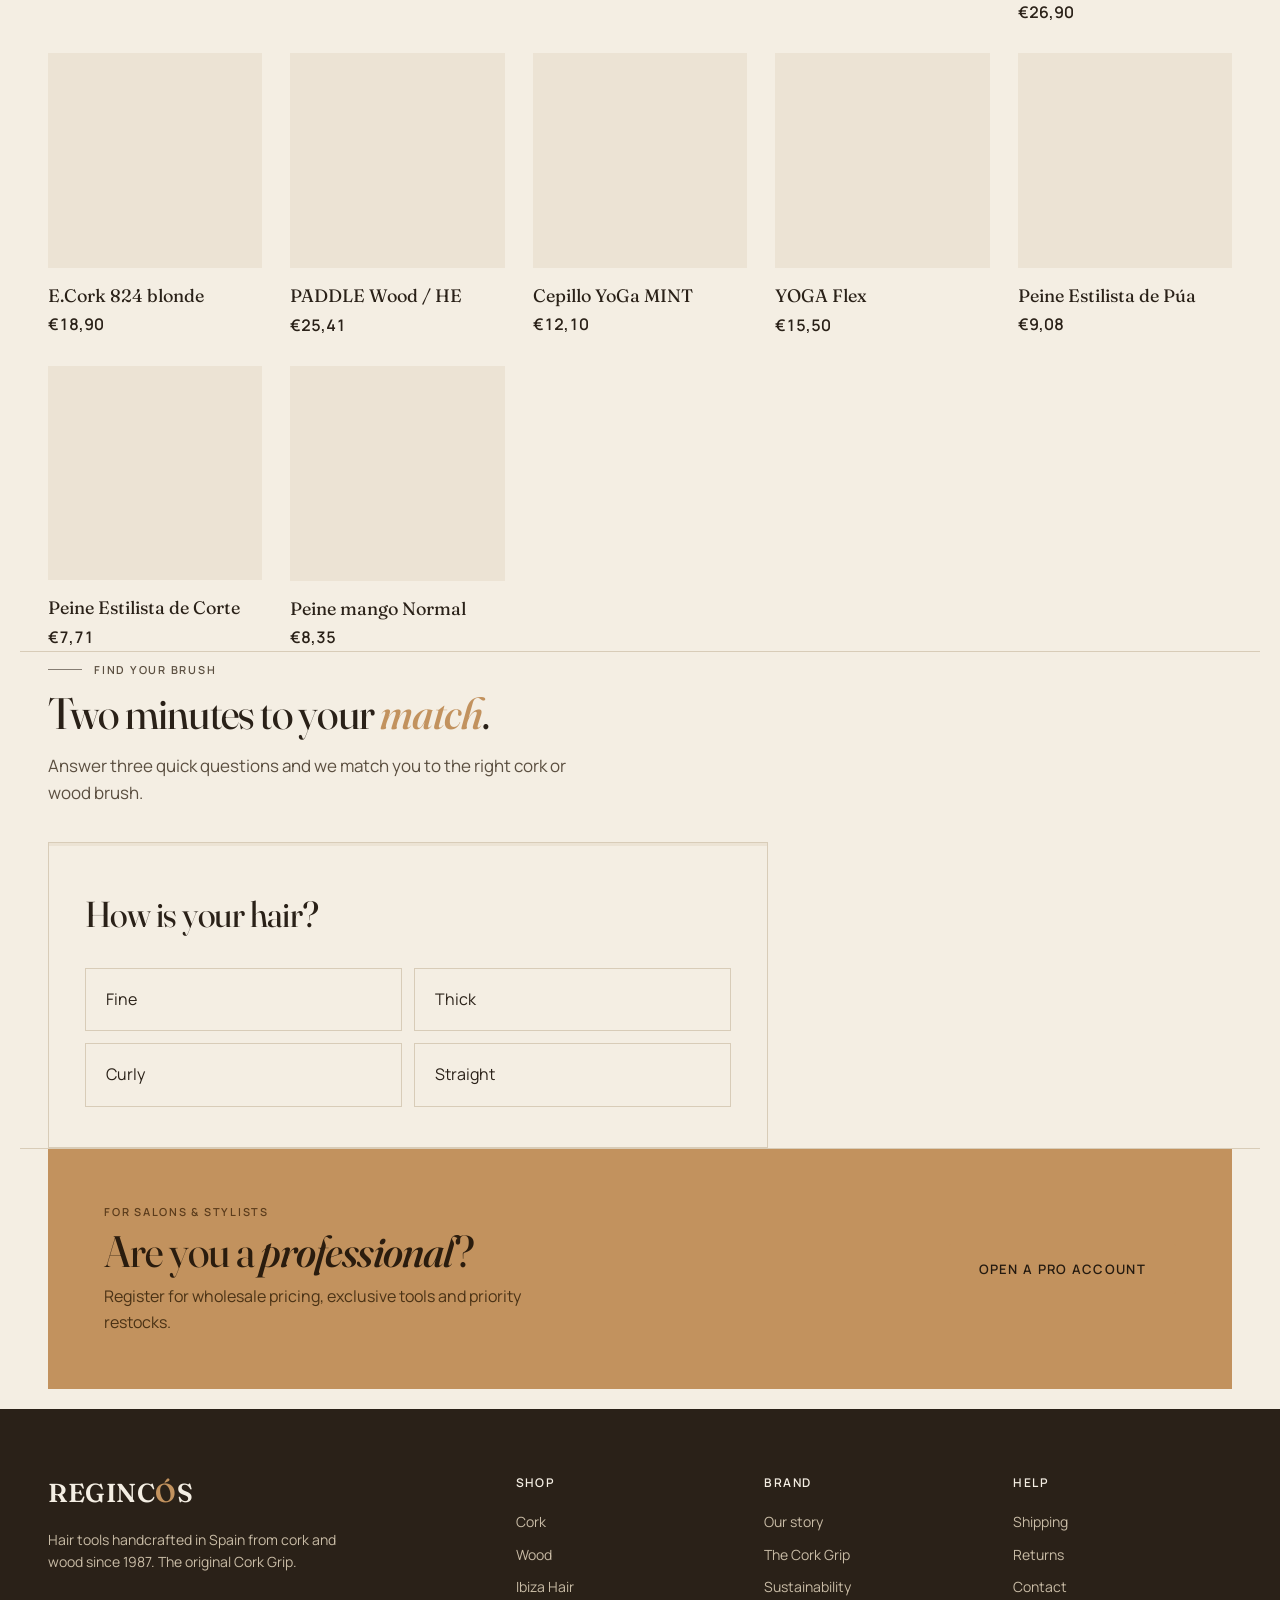
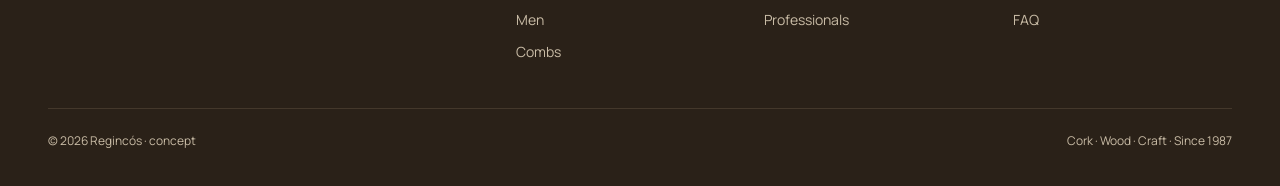
==== commit d3071c01: "Footer info pages (sustainability/professionals/help, EN/PT) + 14 new product 360 orbit videos" ====
--- a/index.html
+++ b/index.html
@@ -3,6 +3,15 @@
 <head>
 <meta charset="UTF-8">
 <meta name="viewport" content="width=device-width, initial-scale=1.0">
+<meta name="description" content="Premium cork & wood hair brushes, handmade in Spain since 1987. Boar-bristle, vegan and Ibiza Hair collections for healthier, shinier hair.">
+<link rel="canonical" href="https://skorekclaude.github.io/reginco-store/index.html">
+<link rel="icon" href="assets/favicon.svg" type="image/svg+xml">
+<meta property="og:type" content="website">
+<meta property="og:title" content="Regincós Hair — Cork & Wood Brushes, Handmade in Spain">
+<meta property="og:description" content="Premium cork & wood hair brushes, handmade in Spain since 1987.">
+<meta property="og:image" content="https://www.regincoshair.com/cdn/shop/files/Regincos_2023-5.webp?width=1200">
+<meta property="og:url" content="https://skorekclaude.github.io/reginco-store/">
+<meta name="twitter:card" content="summary_large_image">
 <title>Regincós Hair — cork &amp; wood brushes since 1987</title>
 <link rel="preconnect" href="https://fonts.googleapis.com">
 <link rel="preconnect" href="https://fonts.gstatic.com" crossorigin>
@@ -124,12 +133,13 @@
       <p style="max-width:36ch;font-size:14px" data-i="f_tag"></p>
     </div>
     <div><h5 data-i="f_shop"></h5><a href="collection.html" data-i="nav_cork"></a><a href="collection.html" data-i="nav_wood"></a><a href="collection.html">Ibiza Hair</a><a href="collection.html" data-i="nav_men"></a><a href="collection.html" data-i="nav_combs"></a></div>
-    <div><h5 data-i="f_brand"></h5><a href="#" data-i="sp_btn2"></a><a href="#">The Cork Grip</a><a href="#" data-i="f_sust"></a><a href="#" data-i="f_pro"></a></div>
-    <div><h5 data-i="f_help"></h5><a href="#" data-i="f_ship"></a><a href="#" data-i="f_ret"></a><a href="#" data-i="f_con"></a><a href="#">FAQ</a></div>
+    <div><h5 data-i="f_brand"></h5><a href="#" data-i="sp_btn2"></a><a href="#">The Cork Grip</a><a href="sustainability.html" data-i="f_sust"></a><a href="professionals.html" data-i="f_pro"></a></div>
+    <div><h5 data-i="f_help"></h5><a href="help.html#shipping" data-i="f_ship"></a><a href="help.html#returns" data-i="f_ret"></a><a href="help.html#contact" data-i="f_con"></a><a href="help.html#faq">FAQ</a></div>
   </div>
   <div class="fbot"><span>© 2026 Regincós · concept</span><span data-i="f_bot"></span></div>
 </div></footer>
 
+<script src="assets/catalog.js"></script>
 <script src="assets/app.js"></script>
 <script>
 (function(){var hv=document.querySelector('.hero video.bg');if(!hv)return;var rm=matchMedia('(prefers-reduced-motion:reduce)').matches;var sd=navigator.connection&&navigator.connection.saveData;if(rm||sd){hv.style.display='none';var fb=document.querySelector('.hero .bg-fallback');if(fb)fb.style.display='block';}else{var p=hv.play();if(p&&p.catch)p.catch(function(){});}})();
--- a/assets/style.css
+++ b/assets/style.css
@@ -511,3 +511,98 @@
 /* ===== collection ambient hero video ===== */
 .collhero .bg-fallback{display:none}
 @media (prefers-reduced-motion:reduce){.collhero .collvid{display:none}.collhero .bg-fallback{display:block}}
+
+/* ===== Cart drawer ===== */
+.navicons [title="cart"]{transition:color .2s}
+.navicons [title="cart"].has{color:var(--cork-d);font-weight:600}
+.cart-ov{position:fixed;inset:0;background:rgba(20,15,10,.42);backdrop-filter:blur(2px);z-index:90;opacity:0;transition:opacity .32s}
+.cart-ov.show{opacity:1}
+.cart-dr{position:fixed;top:0;right:0;height:100%;width:min(420px,92vw);background:var(--paper);color:var(--ink);z-index:91;display:flex;flex-direction:column;transform:translateX(101%);transition:transform .34s cubic-bezier(.4,0,.1,1);box-shadow:-22px 0 60px rgba(20,15,10,.20)}
+.cart-dr.show{transform:none}
+.cd-top{display:flex;align-items:center;justify-content:space-between;padding:22px 24px;border-bottom:1px solid var(--line)}
+.cd-ttl{font-size:23px;font-weight:500;letter-spacing:-.01em}
+.cd-x{background:none;border:none;font-size:17px;cursor:pointer;color:var(--ink2);width:34px;height:34px;border-radius:50%;transition:.2s}
+.cd-x:hover{background:var(--paper2);color:var(--ink)}
+.cd-ship{padding:13px 24px;border-bottom:1px solid var(--line);background:var(--paper2)}
+.cd-shiptxt{font-size:12.5px;color:var(--ink2);margin-bottom:8px;letter-spacing:.01em}
+.cd-shiptxt b{color:var(--ink);font-variant-numeric:tabular-nums}
+.cd-shiptxt.ok{color:var(--cork-d);font-weight:600;margin-bottom:8px}
+.cd-bar{height:4px;background:var(--line);border-radius:3px;overflow:hidden}
+.cd-bar i{display:block;height:100%;background:var(--cork);transition:width .45s cubic-bezier(.4,0,.1,1)}
+.cd-items{flex:1;overflow-y:auto;padding:4px 24px}
+.cd-item{display:grid;grid-template-columns:64px 1fr auto;gap:14px;padding:18px 0;border-bottom:1px solid var(--line);align-items:start}
+.cd-item img{width:64px;height:64px;object-fit:cover;border-radius:6px;background:var(--paper2)}
+.cd-n{font-size:15px;font-weight:500;line-height:1.25}
+.cd-v{font-size:12px;color:var(--ink2);margin-top:3px}
+.cd-qr{display:flex;align-items:center;gap:14px;margin-top:11px}
+.cd-qty{display:flex;align-items:center;border:1px solid var(--line);border-radius:20px;overflow:hidden}
+.cd-qty button{background:none;border:none;width:27px;height:27px;cursor:pointer;font-size:15px;color:var(--ink2);line-height:1}
+.cd-qty button:hover{color:var(--ink)}
+.cd-qty span{min-width:22px;text-align:center;font-size:13px;font-variant-numeric:tabular-nums}
+.cd-rm{background:none;border:none;font-size:12px;color:var(--ink2);cursor:pointer;text-decoration:underline;text-underline-offset:2px;padding:0}
+.cd-rm:hover{color:var(--cork-d)}
+.cd-p{font-size:14px;font-weight:600;white-space:nowrap;font-variant-numeric:tabular-nums}
+.cd-empty{text-align:center;padding:64px 20px;color:var(--ink2)}
+.cd-empty p{margin-bottom:24px;font-size:15px}
+.cd-foot{padding:20px 24px;border-top:1px solid var(--line)}
+.cd-sub{display:flex;justify-content:space-between;align-items:baseline;font-size:15px;margin-bottom:16px;letter-spacing:.02em}
+.cd-sub #cdTotal{font-size:22px;font-weight:600;font-family:'Fraunces',Georgia,serif;font-variant-numeric:tabular-nums}
+.cd-note{font-size:11.5px;color:var(--ink2);text-align:center;margin-top:13px;letter-spacing:.02em}
+.cart-toast{position:fixed;bottom:26px;left:50%;transform:translateX(-50%) translateY(18px);background:var(--ink);color:var(--paper);padding:13px 24px;border-radius:30px;font-size:13px;font-weight:500;letter-spacing:.02em;z-index:95;opacity:0;pointer-events:none;transition:.3s;box-shadow:0 12px 32px rgba(20,15,10,.28)}
+.cart-toast.show{opacity:1;transform:translateX(-50%)}
+.cart-toast::before{content:"✓ ";color:var(--cork)}
+@media(max-width:600px){.cart-dr{width:100vw}}
+
+/* ===== Mobile nav (hamburger + slide-down) ===== */
+.navburger{display:none;flex-direction:column;justify-content:center;gap:4.5px;width:36px;height:36px;background:none;border:none;cursor:pointer;padding:0}
+.navburger span{display:block;width:21px;height:1.6px;background:var(--ink);border-radius:2px;transition:transform .26s,opacity .2s;margin:0 auto}
+.navburger.on span:nth-child(1){transform:translateY(6.1px) rotate(45deg)}
+.navburger.on span:nth-child(2){opacity:0}
+.navburger.on span:nth-child(3){transform:translateY(-6.1px) rotate(-45deg)}
+.mobnav{position:fixed;top:74px;left:0;right:0;z-index:29;background:var(--paper);border-bottom:1px solid var(--line);box-shadow:0 18px 40px -20px rgba(20,15,10,.3);transform:translateY(-12px);opacity:0;transition:transform .26s cubic-bezier(.2,.7,.2,1),opacity .26s}
+.mobnav.show{transform:none;opacity:1}
+.mobnav-in{display:flex;flex-direction:column;padding:10px 28px 18px}
+.mobnav-in a{font-size:16px;font-family:'Fraunces',Georgia,serif;padding:14px 0;border-bottom:1px solid var(--line);color:var(--ink)}
+.mobnav-in a:last-child{border-bottom:none}
+@media(max-width:900px){.navburger{display:flex}}
+@media(min-width:901px){.mobnav{display:none}}
+
+/* ===== professionals page ===== */
+/* ===== Professionals page (pro_) ===== */
+.pro-hero .inner .btn{margin-top:22px}
+.pro-pillars{padding:64px 0 8px}
+.pro-pillars .h2{margin:6px 0 34px;max-width:18ch}
+.pro-grid{display:grid;grid-template-columns:repeat(3,1fr);gap:34px}
+.pro-card{border-top:2px solid var(--line);padding-top:22px}
+.pro-ico{font-size:26px;color:var(--cork);line-height:1;margin-bottom:16px}
+.pro-c-h{font-size:clamp(20px,2vw,25px);margin:0 0 10px}
+.pro-card p,.pro-step p{color:var(--ink);opacity:.78;font-size:15px;line-height:1.6;margin:0}
+.pro-steps{padding:60px 0 24px}
+.pro-steps .h2{margin:6px 0 34px}
+.pro-steprow{display:grid;grid-template-columns:repeat(3,1fr);gap:34px}
+.pro-step .ch-num{margin-bottom:14px}
+.pro-perks{padding:8px 0 40px}
+.pro-trust{justify-content:center;flex-wrap:wrap;gap:14px 30px}
+@media (max-width:820px){
+  .pro-grid,.pro-steprow{grid-template-columns:1fr;gap:26px}
+}
+/* gentle reveal — disabled for reduced motion */
+@media (prefers-reduced-motion:no-preference){
+  .pro-card,.pro-step{animation:proFade .6s ease both}
+  .pro-grid .pro-card:nth-child(2),.pro-steprow .pro-step:nth-child(2){animation-delay:.08s}
+  .pro-grid .pro-card:nth-child(3),.pro-steprow .pro-step:nth-child(3){animation-delay:.16s}
+  @keyframes proFade{from{opacity:0;transform:translateY(12px)}to{opacity:1;transform:none}}
+}
+
+/* ===== help page ===== */
+/* ===== help / customer-care page ===== */
+.help-contact{display:grid;grid-template-columns:1fr 1fr;gap:22px;margin-top:26px}
+.help-card{border:1px solid var(--line);padding:20px 22px}
+.help-card .upper{color:var(--ink2);margin-bottom:8px}
+.help-card .help-val{font-size:15px;color:var(--ink2)}
+.help-card .help-link{display:inline-block;font-size:19px;color:var(--ink);font-weight:420;font-variation-settings:"opsz" 40;letter-spacing:-.01em;border-bottom:1px solid var(--line);transition:border-color .2s,color .2s}
+.help-card .help-link:hover{color:var(--cork-d);border-color:var(--cork)}
+.help-faq{max-width:760px;margin-top:30px}
+#faq{scroll-margin-top:96px}
+#shipping,#returns,#contact{scroll-margin-top:96px}
+@media(max-width:700px){.help-contact{grid-template-columns:1fr}}
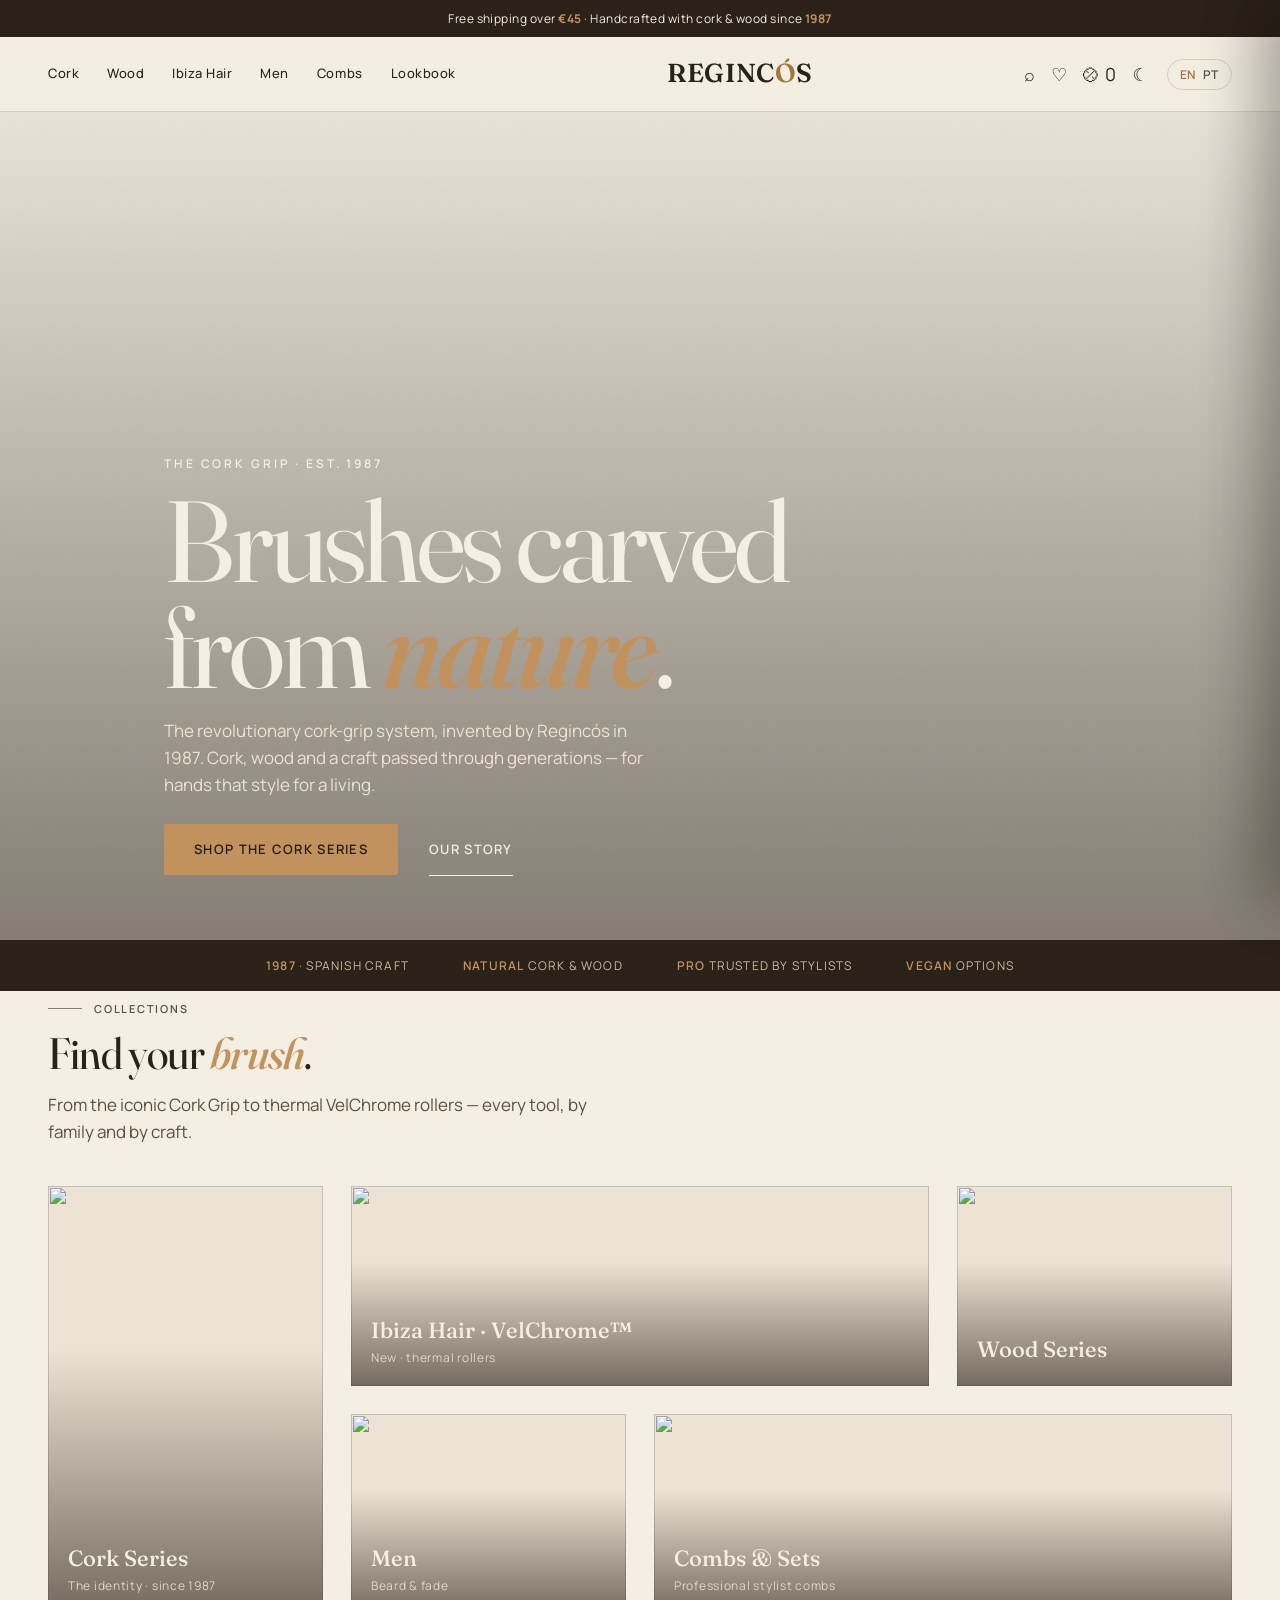
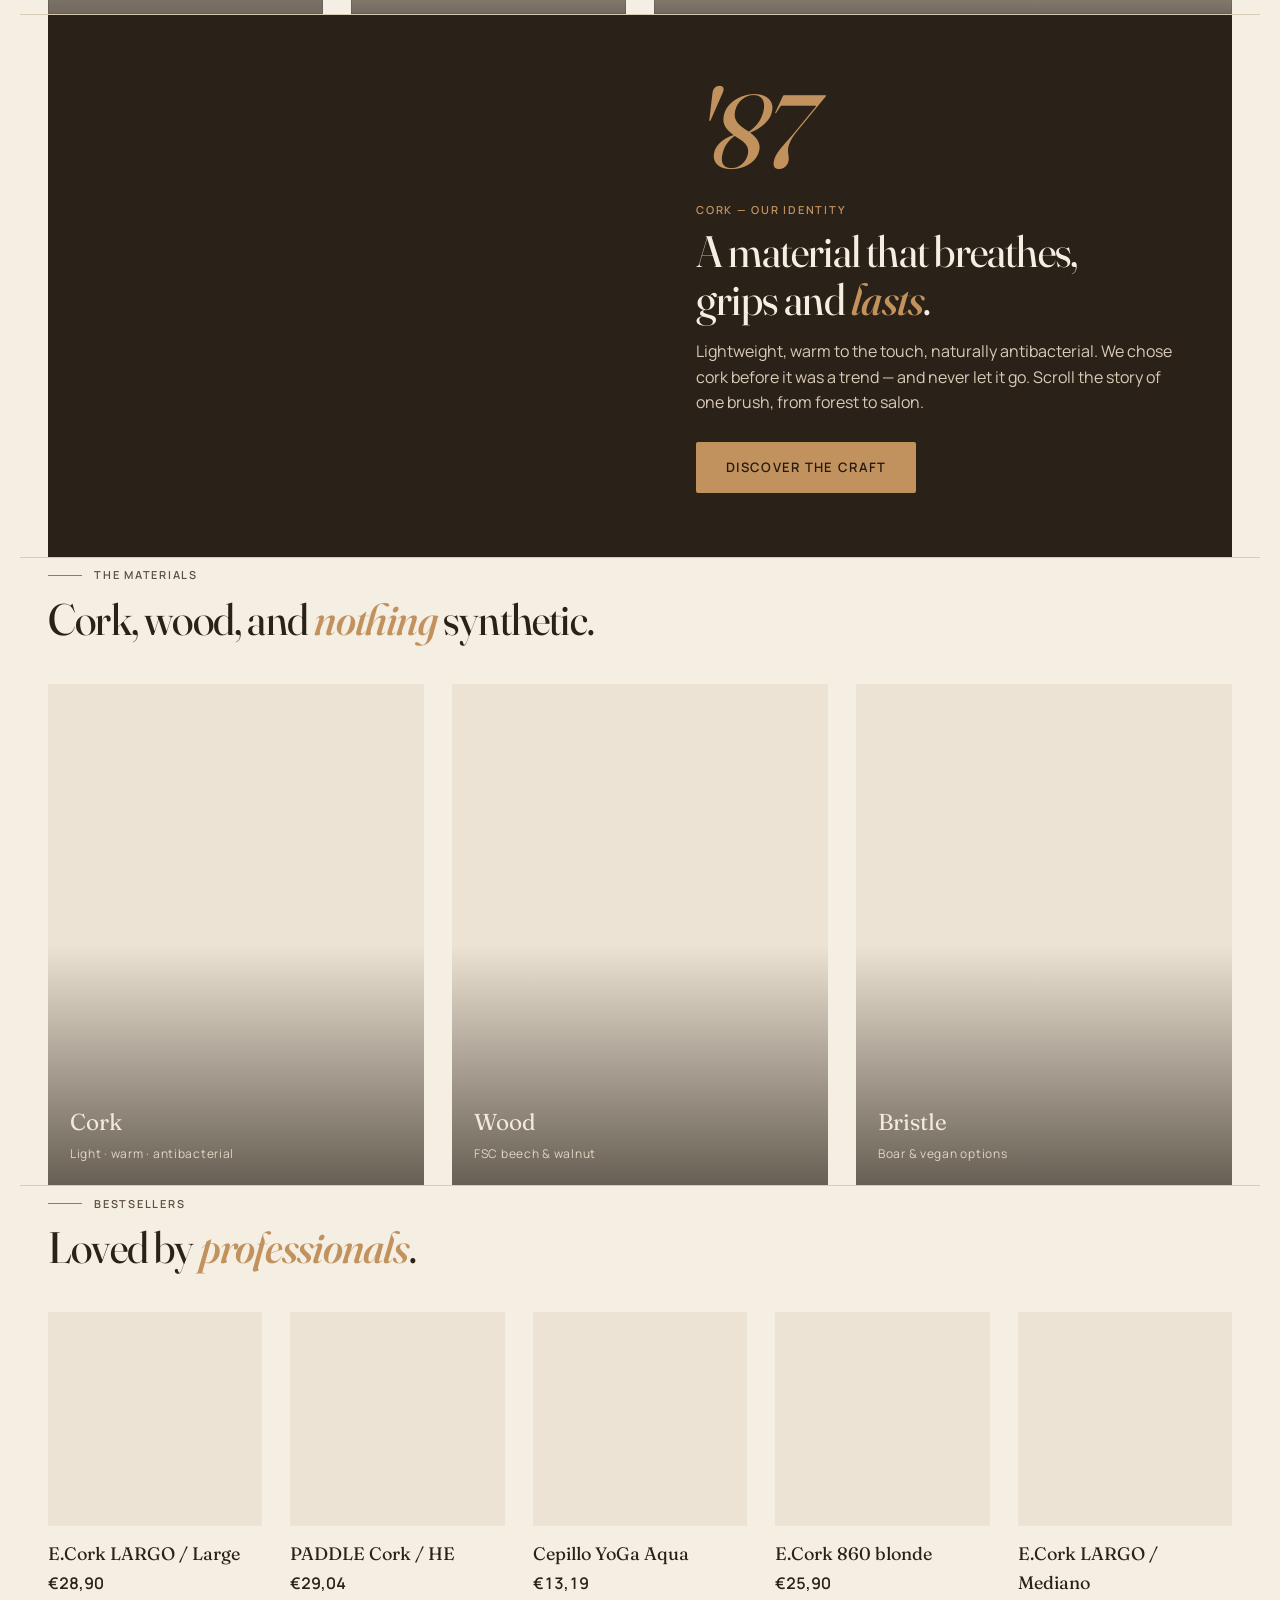
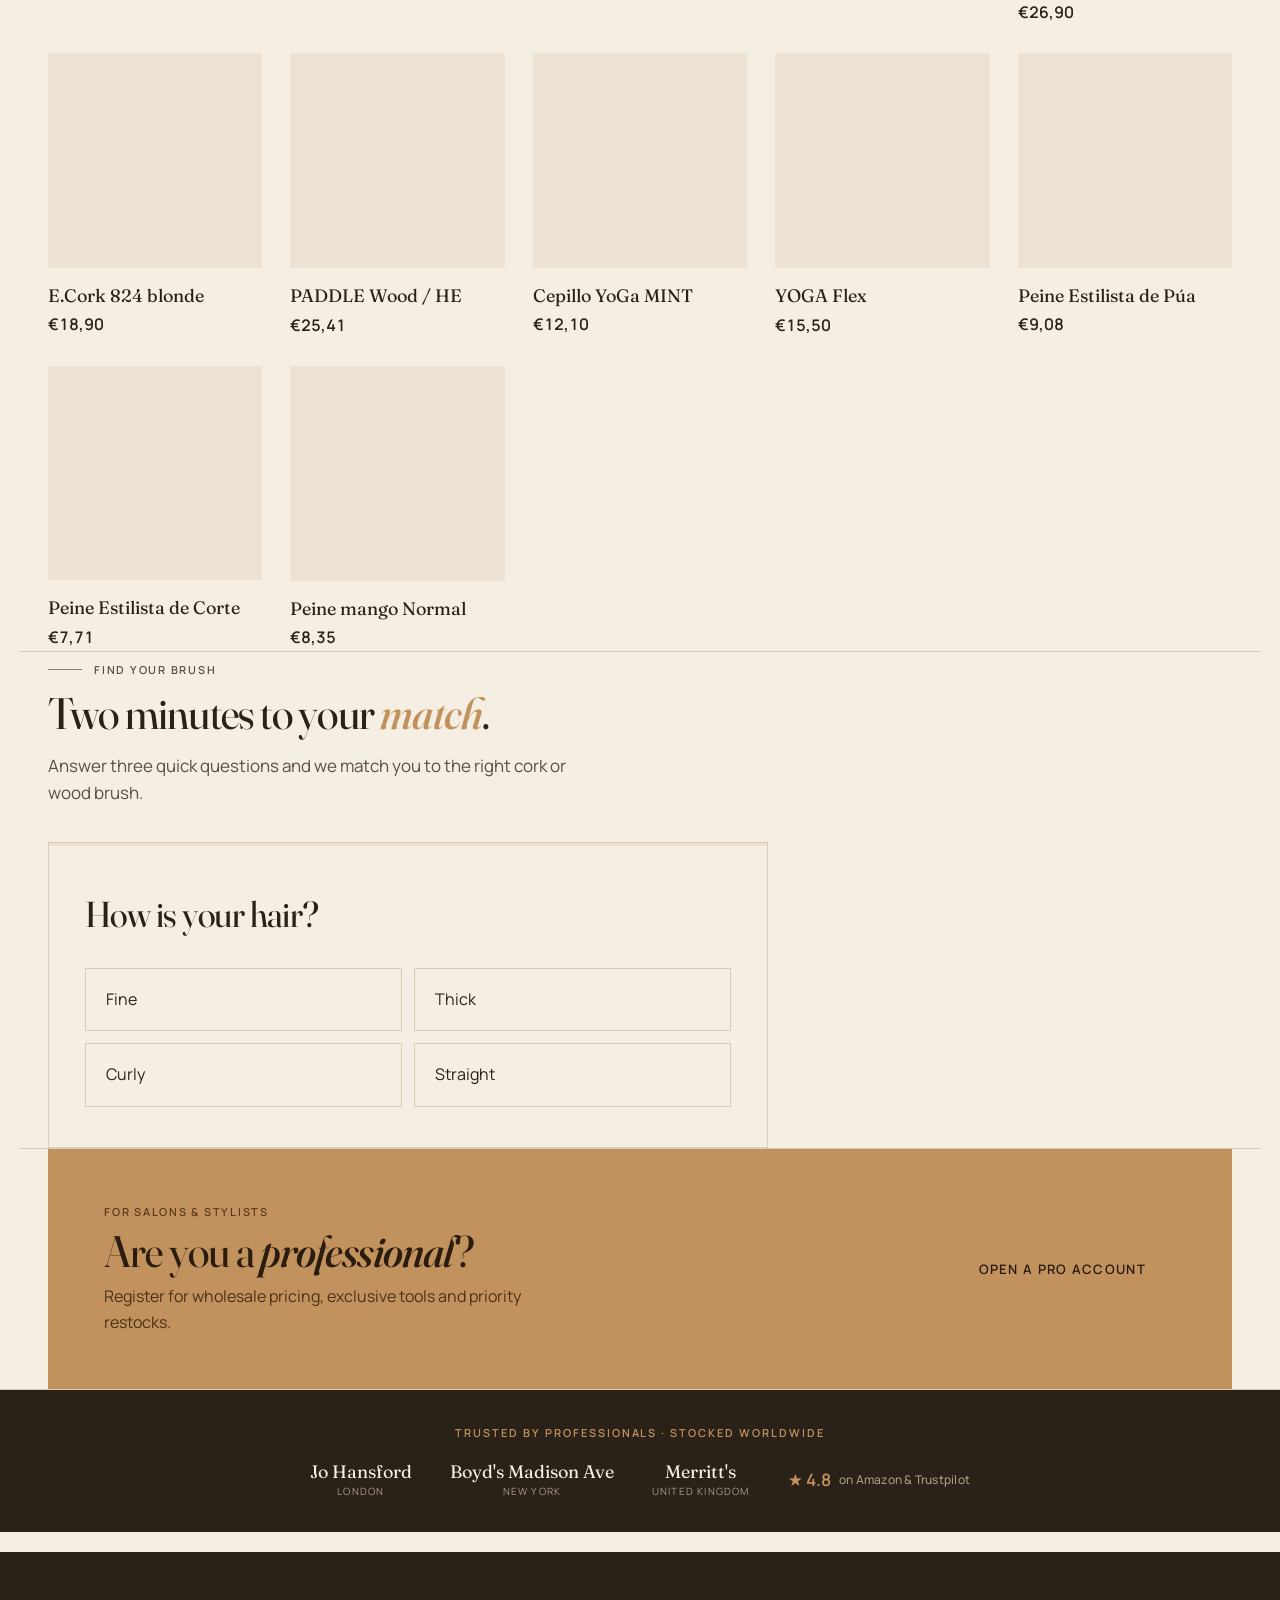
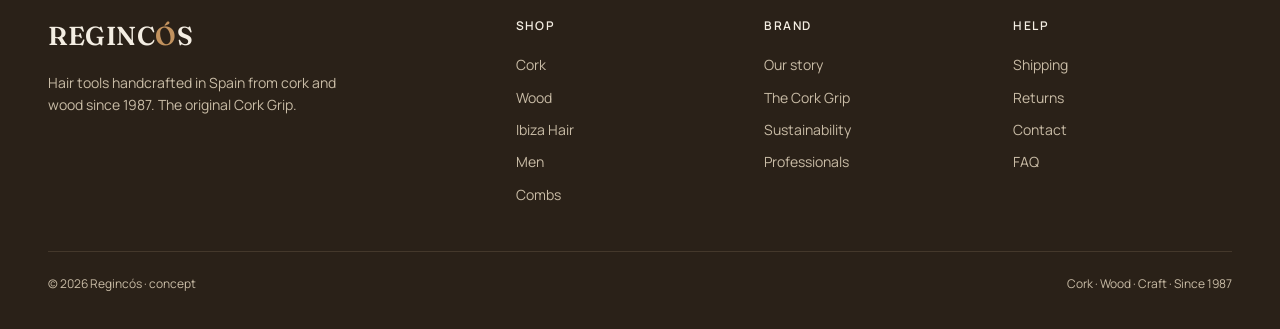
==== commit baf505ef: "Trust/press strip on home: real stockists (Jo Hansford, Boyds NYC, Merritts) + 4.8 star aggregate, E" ====
--- a/index.html
+++ b/index.html
@@ -126,6 +126,16 @@
   </div>
 </section>
 
+<section class="trust-strip"><div class="wrap">
+  <div class="ts-lead" data-i="ts_lead"></div>
+  <div class="ts-row">
+    <a class="ts-item" href="https://johansford.com/products/regincos-brush-cork-medium-640" target="_blank" rel="noopener nofollow">Jo Hansford <span>London</span></a>
+    <a class="ts-item" href="https://boydsnyc.myshopify.com/collections/regincos" target="_blank" rel="noopener nofollow">Boyd's Madison Ave <span>New York</span></a>
+    <a class="ts-item" href="https://www.merrittsforhair.co.uk/regincos.html" target="_blank" rel="noopener nofollow">Merritt's <span>United Kingdom</span></a>
+    <span class="ts-rating">★ 4.8 <span data-i="ts_rating"></span></span>
+  </div>
+</div></section>
+
 <footer><div class="wrap">
   <div class="fcols">
     <div>
--- a/assets/style.css
+++ b/assets/style.css
@@ -474,6 +474,80 @@
 .v360btn:hover{border-color:var(--cork)}
 .v360btn.on{background:var(--ink);color:var(--paper);border-color:var(--ink)}
 [data-theme="dark"] .v360btn{background:rgba(26,23,20,.9)}
+/* ===== 3D / AR model-viewer ===== */
+.gallery .main .mv3d{position:absolute;inset:0;width:100%;height:100%;display:none;background:var(--paper2);border-radius:inherit;z-index:2;--poster-color:transparent;--progress-bar-color:var(--cork)}
+.gallery .main.is3d #mainimg{visibility:hidden}
+.gallery .main.is3d .v360{display:none}
+.gallery .main.is3d .mv3d{display:block}
+.mv3dbtn{top:auto;bottom:12px;left:12px;right:auto;z-index:4}
+.mv3dbtn.on{background:var(--ink);color:var(--paper);border-color:var(--ink)}
+/* ===== collection: price-range chips + skeleton loaders ===== */
+.toolbar-price{display:flex;align-items:center;gap:9px;flex-wrap:wrap;padding:16px 0 0}
+.toolbar-price .pricelab{font-size:13px;color:var(--ink2);margin-right:4px}
+.pchip{font-size:12.5px;font-weight:500;padding:7px 14px;border:1px solid var(--line);border-radius:20px;cursor:pointer;transition:.15s;background:transparent;color:var(--ink2);font-variant-numeric:tabular-nums}
+.pchip:hover{border-color:var(--cork)}
+.pchip.on{background:var(--cork);color:#241a10;border-color:var(--cork)}
+.prod .ph.loading img{opacity:0}
+.prod .ph.loading::after{content:"";position:absolute;inset:0;z-index:1;background:linear-gradient(100deg,var(--paper2) 20%,var(--line) 50%,var(--paper2) 80%);background-size:200% 100%;animation:shimmer 1.25s linear infinite}
+@keyframes shimmer{0%{background-position:200% 0}100%{background-position:-200% 0}}
+@media(prefers-reduced-motion:reduce){.prod .ph.loading::after{animation:none}.prod .ph.loading img{opacity:1}}
+/* ===== full cart page (/cart) ===== */
+.cartpage{padding:48px 0 80px}
+.cartpage h1{font-size:clamp(30px,5vw,46px);font-weight:500;letter-spacing:-.01em;margin-bottom:30px}
+.cp-grid{display:grid;grid-template-columns:1fr 360px;gap:48px;align-items:start}
+.cp-items{display:flex;flex-direction:column}
+.cp-item{display:grid;grid-template-columns:90px 1fr auto auto;gap:20px;align-items:center;padding:22px 0;border-bottom:1px solid var(--line)}
+.cp-item img{width:90px;height:90px;object-fit:cover;border-radius:8px;background:var(--paper2)}
+.cp-n{font-size:17px;font-weight:500;line-height:1.25}
+.cp-v{font-size:13px;color:var(--ink2);margin-top:4px}
+.cp-rm{background:none;border:none;font-size:12.5px;color:var(--ink2);cursor:pointer;text-decoration:underline;text-underline-offset:2px;padding:0;margin-top:10px}
+.cp-rm:hover{color:var(--cork-d)}
+.cp-qty{display:flex;align-items:center;border:1px solid var(--line);border-radius:22px;overflow:hidden}
+.cp-qty button{background:none;border:none;width:32px;height:32px;cursor:pointer;font-size:16px;color:var(--ink2)}
+.cp-qty button:hover{color:var(--ink)}
+.cp-qty span{min-width:24px;text-align:center;font-size:14px;font-variant-numeric:tabular-nums}
+.cp-p{font-size:16px;font-weight:600;white-space:nowrap;font-variant-numeric:tabular-nums;min-width:70px;text-align:right}
+.cp-sum{background:var(--paper2);border:1px solid var(--line);border-radius:10px;padding:26px;position:sticky;top:98px}
+.cp-ship{margin-bottom:6px}
+.cp-row{display:flex;justify-content:space-between;align-items:baseline;font-size:15px;padding:16px 0;border-top:1px solid var(--line);margin-top:10px}
+.cp-total{font-size:24px;font-weight:600;font-family:'Fraunces',Georgia,serif;font-variant-numeric:tabular-nums}
+.cp-sum .btn{margin-top:8px}
+.cp-cont{display:block;text-align:center;font-size:13px;color:var(--ink2);margin-top:14px;text-decoration:underline;text-underline-offset:2px}
+.cp-cont:hover{color:var(--cork-d)}
+.cp-note{font-size:11.5px;color:var(--ink2);text-align:center;margin-top:14px}
+.cp-empty{text-align:center;padding:64px 20px;color:var(--ink2)}
+.cp-empty p{margin-bottom:24px;font-size:16px}
+@media(max-width:820px){.cp-grid{grid-template-columns:1fr;gap:26px}.cp-sum{position:static}.cp-item{grid-template-columns:70px 1fr auto;gap:14px;row-gap:6px}.cp-item img{width:70px;height:70px}.cp-p{grid-column:2/4;text-align:left;min-width:0}}
+/* ===== our-story timeline band ===== */
+.timeline{text-align:center}
+.tl-row{display:grid;grid-template-columns:repeat(3,1fr);gap:30px;margin-top:36px}
+.tl-item{padding:26px 22px 8px;border-top:2px solid var(--cork)}
+.tl-y{font-size:clamp(30px,4vw,40px);font-weight:500;color:var(--cork-d);line-height:1;font-variant-numeric:tabular-nums}
+.tl-item p{margin:12px auto 0;color:var(--ink2);font-size:15px;max-width:30ch}
+@media(max-width:760px){.tl-row{grid-template-columns:1fr;gap:0}.tl-item{padding:22px 16px}}
+/* ===== wishlist hearts (♡) ===== */
+.prod .ph .wish{position:absolute;top:12px;right:12px;z-index:3;width:34px;height:34px;border-radius:50%;border:none;background:rgba(244,238,227,.92);color:var(--ink2);font-size:16px;line-height:1;cursor:pointer;display:flex;align-items:center;justify-content:center;transition:.2s;backdrop-filter:blur(4px)}
+.prod .ph .wish:hover{color:var(--cork-d);transform:scale(1.08)}
+[data-theme="dark"] .prod .ph .wish{background:rgba(26,23,20,.82)}
+.wishbtn{position:relative;flex:0 0 auto;width:52px;border:1px solid var(--line);background:transparent;color:var(--ink2);font-size:18px;border-radius:3px;cursor:pointer;transition:.2s}
+.wishbtn:hover{border-color:var(--cork);color:var(--cork-d)}
+.wishbtn.on{border-color:#c0392b}
+.wish.on{color:transparent}
+.wish.on::after{content:"♥";position:absolute;inset:0;display:flex;align-items:center;justify-content:center;color:#c0392b}
+.navicons [title="account"]{display:inline-block;position:relative}
+.navicons [title="account"].haswish{color:var(--cork-d)}
+.navicons [title="account"].haswish::after{content:attr(data-n);position:absolute;top:-7px;right:-10px;background:var(--cork);color:#241a10;font-size:9px;font-weight:700;min-width:14px;height:14px;border-radius:8px;display:flex;align-items:center;justify-content:center;padding:0 3px}
+/* ===== trust / press strip (real stockists + rating) ===== */
+.trust-strip{background:var(--ink);color:var(--paper);padding:34px 0}
+[data-theme="dark"] .trust-strip{background:var(--surface);color:var(--ink)}
+.trust-strip .ts-lead{text-align:center;font-size:11px;letter-spacing:.18em;text-transform:uppercase;color:var(--cork);margin-bottom:20px;font-weight:600}
+.ts-row{display:flex;align-items:center;justify-content:center;gap:38px;flex-wrap:wrap}
+.ts-item{color:inherit;font-family:'Fraunces',Georgia,serif;font-size:18px;display:flex;flex-direction:column;align-items:center;line-height:1.15;transition:.2s}
+.ts-item span{font-family:'Manrope',system-ui,sans-serif;font-size:10px;letter-spacing:.12em;text-transform:uppercase;color:#A99B85;margin-top:4px}
+.ts-item:hover{color:var(--cork)}
+.ts-rating{display:flex;align-items:center;gap:8px;font-size:17px;font-weight:600;color:var(--cork)}
+.ts-rating span{font-family:'Manrope',system-ui,sans-serif;font-size:12px;font-weight:500;color:#A99B85;letter-spacing:.02em}
+@media(max-width:620px){.ts-row{gap:22px}.ts-item{font-size:16px}}
 
 /* ===== lookbook (shoppable hotspots) ===== */
 .lb-hero{position:relative;min-height:80vh;display:flex;align-items:flex-end;overflow:hidden;z-index:2}
@@ -513,8 +587,10 @@
 @media (prefers-reduced-motion:reduce){.collhero .collvid{display:none}.collhero .bg-fallback{display:block}}
 
 /* ===== Cart drawer ===== */
-.navicons [title="cart"]{transition:color .2s}
+.navicons [title="cart"]{transition:color .2s;display:inline-block}
 .navicons [title="cart"].has{color:var(--cork-d);font-weight:600}
+@media(prefers-reduced-motion:no-preference){.navicons [title="cart"].bump{animation:cartbump .62s cubic-bezier(.34,1.56,.64,1)}}
+@keyframes cartbump{0%{transform:scale(1)}38%{transform:scale(1.45)}100%{transform:scale(1)}}
 .cart-ov{position:fixed;inset:0;background:rgba(20,15,10,.42);backdrop-filter:blur(2px);z-index:90;opacity:0;transition:opacity .32s}
 .cart-ov.show{opacity:1}
 .cart-dr{position:fixed;top:0;right:0;height:100%;width:min(420px,92vw);background:var(--paper);color:var(--ink);z-index:91;display:flex;flex-direction:column;transform:translateX(101%);transition:transform .34s cubic-bezier(.4,0,.1,1);box-shadow:-22px 0 60px rgba(20,15,10,.20)}
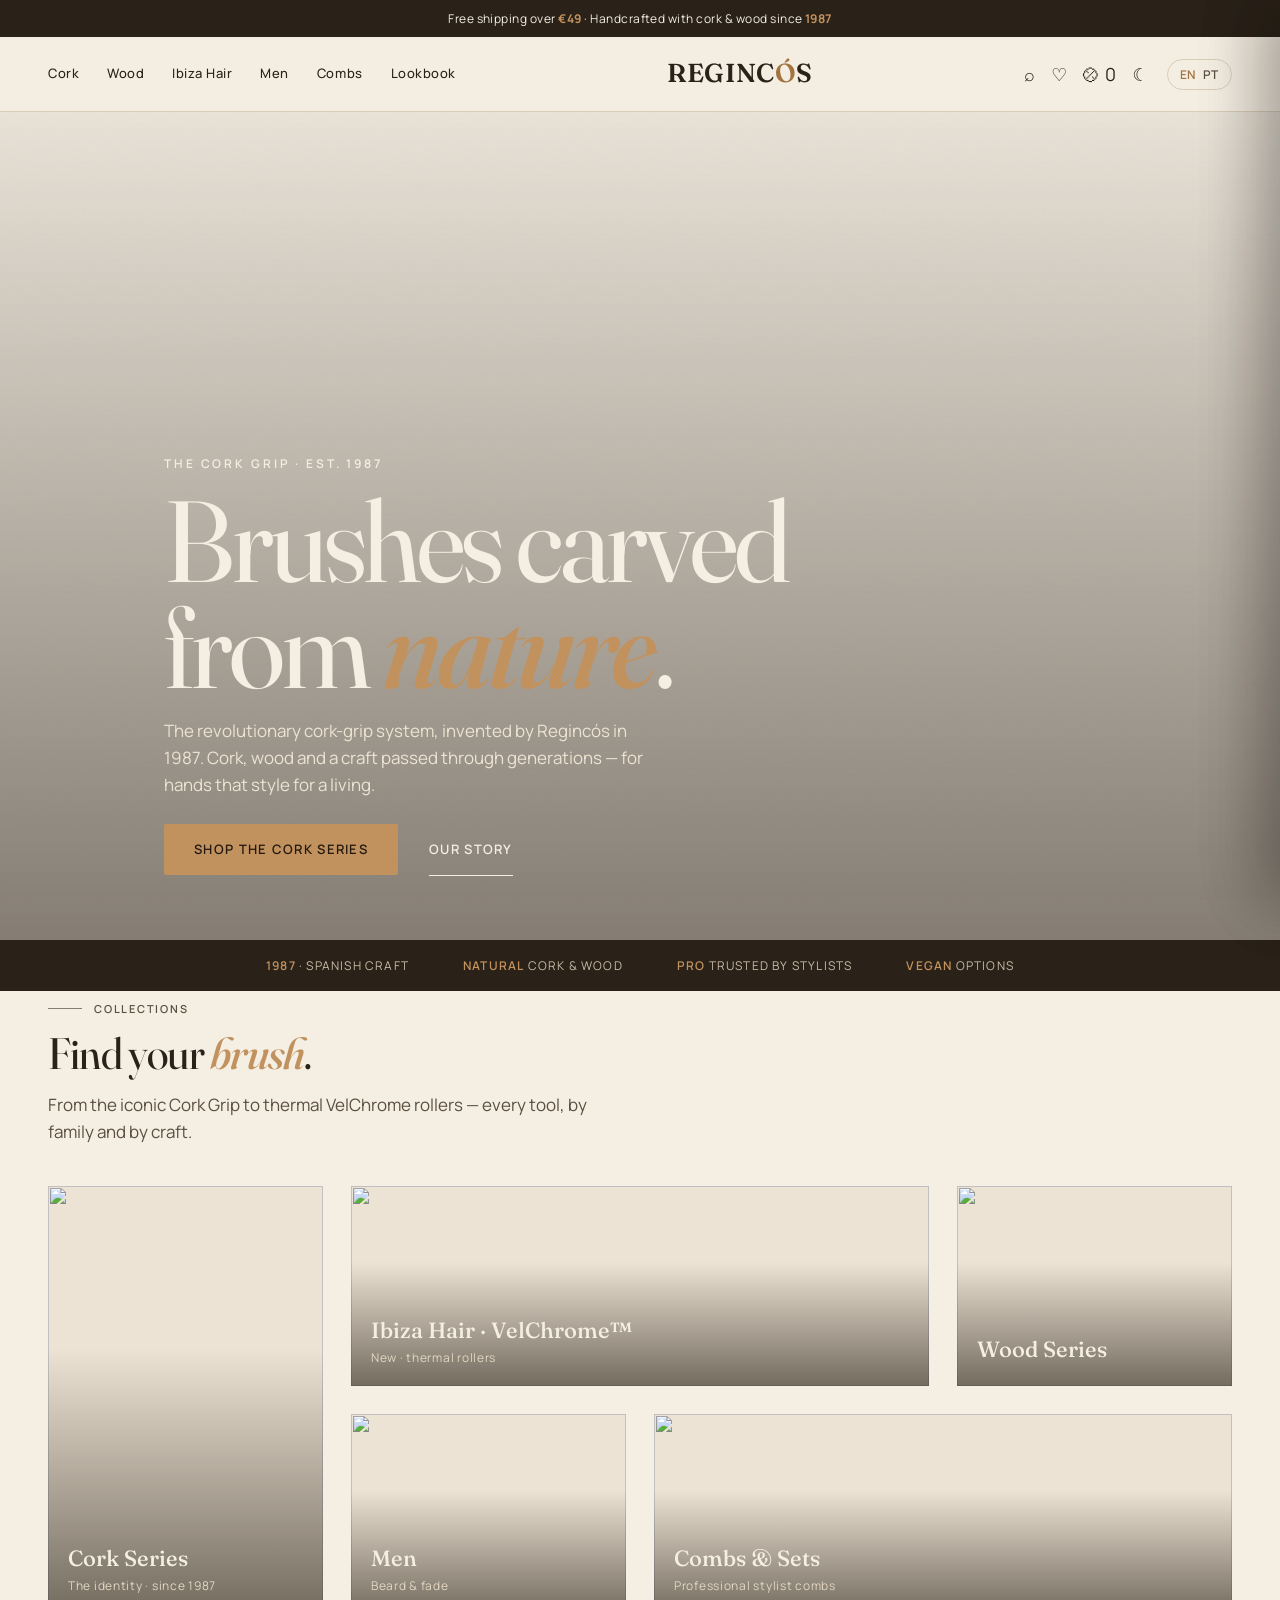
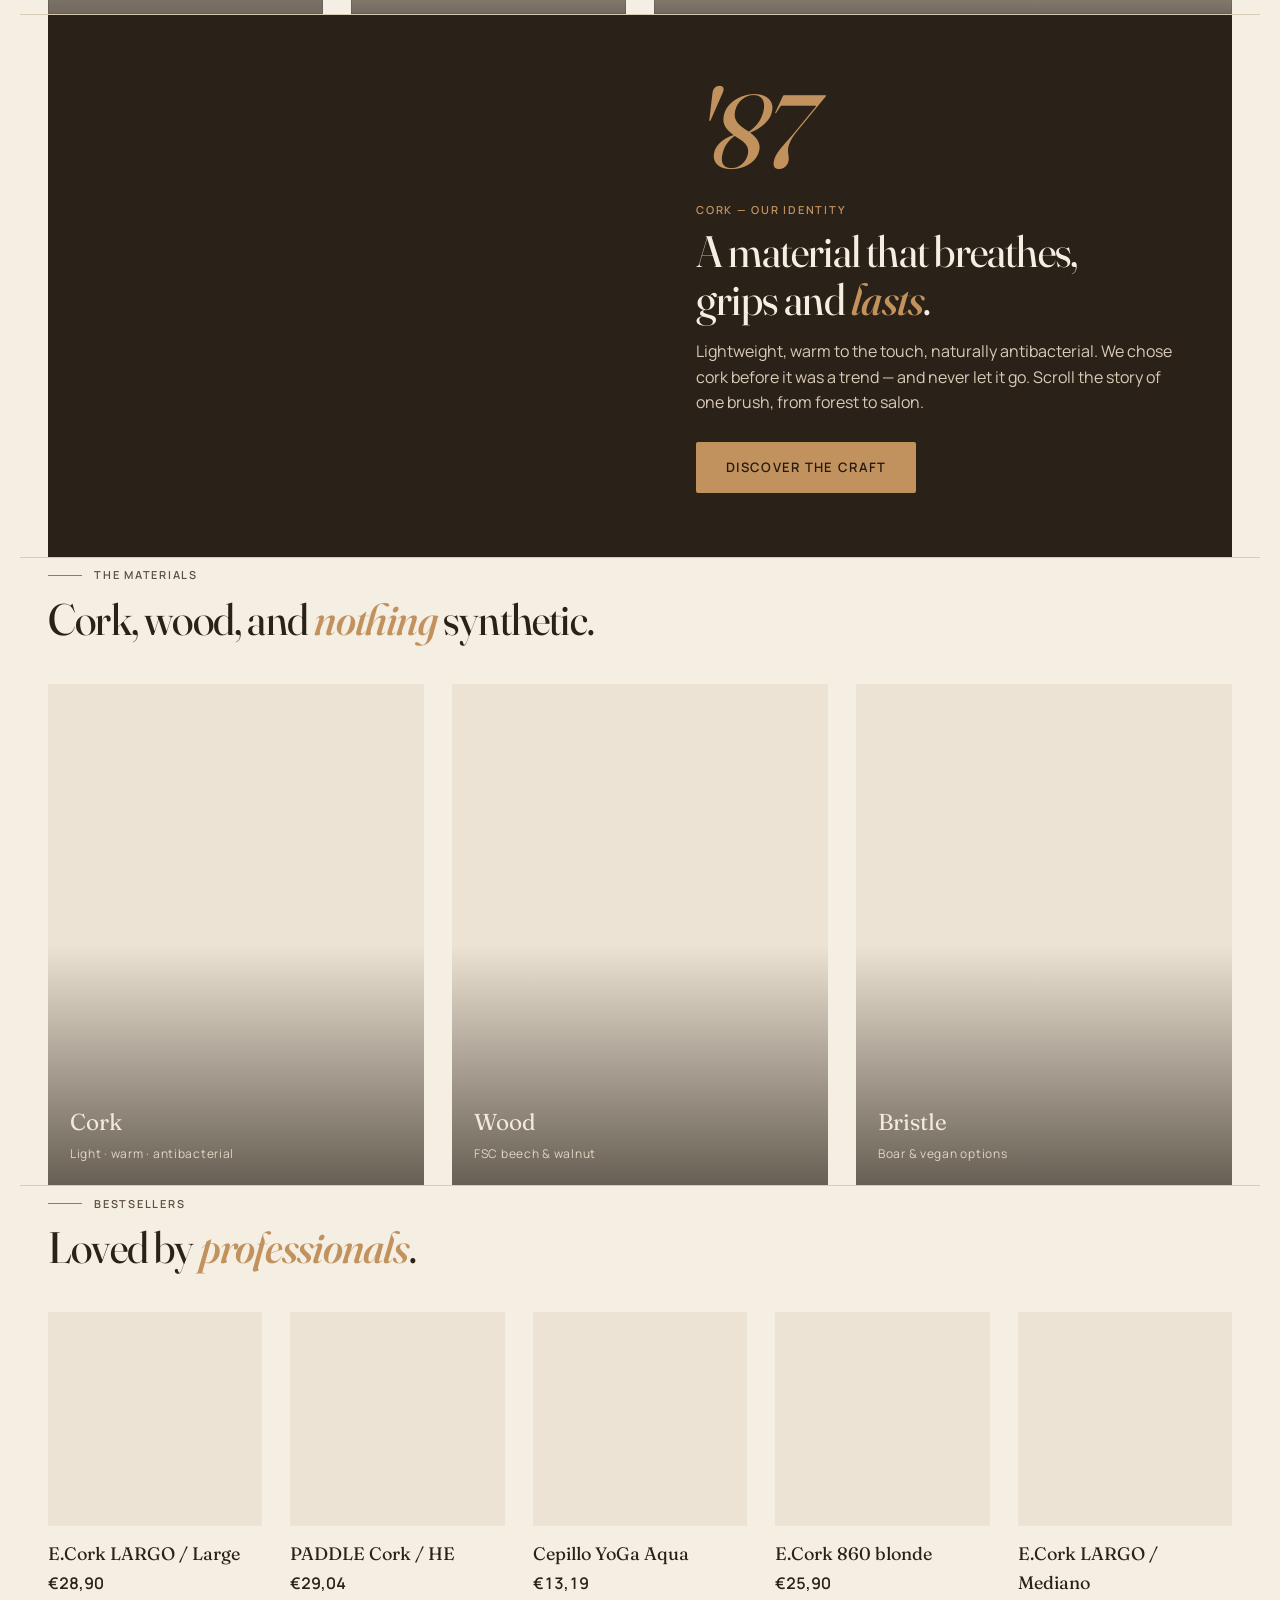
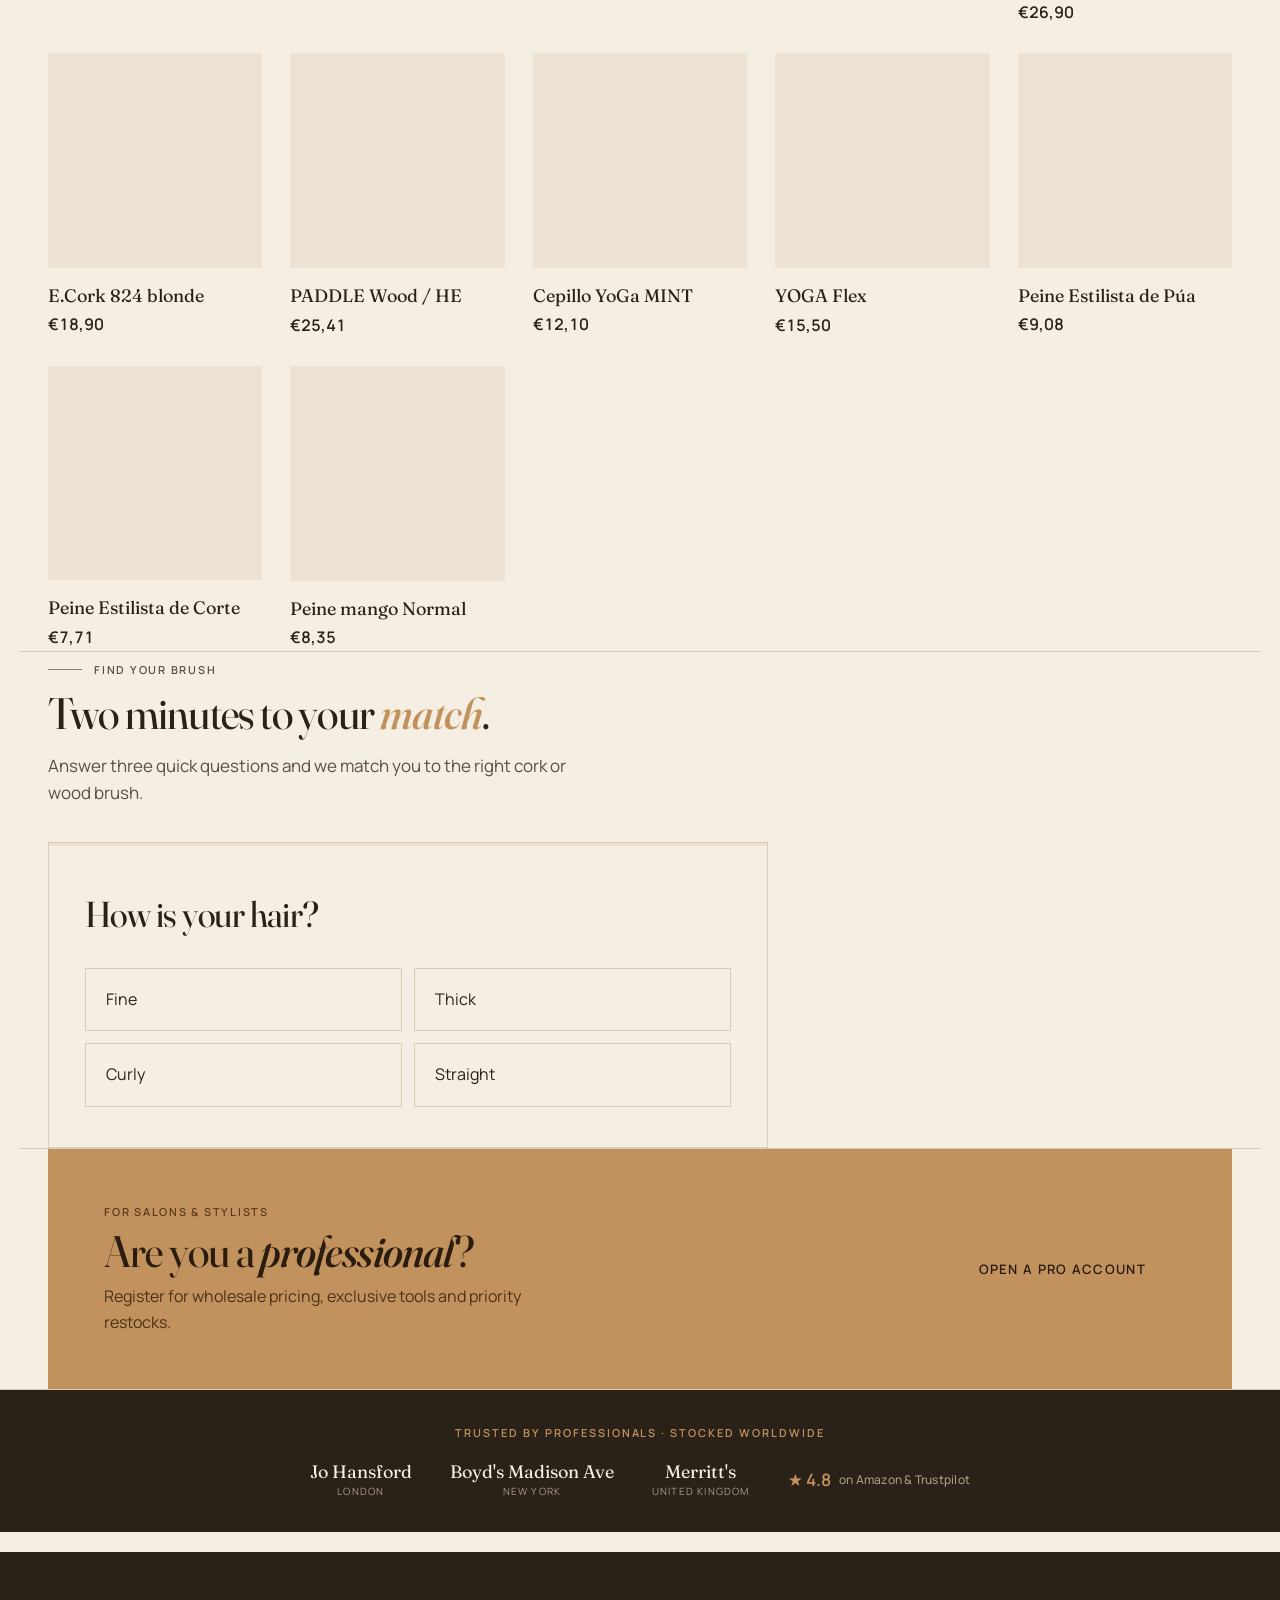
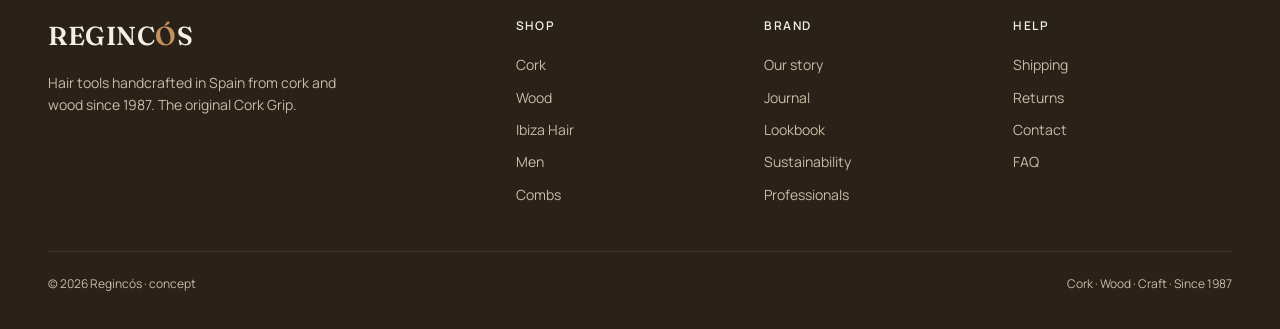
==== commit 28cc9e63: "Journal page: researched Regincos article as a site page (confidence tags, video links, sources) + J" ====
--- a/index.html
+++ b/index.html
@@ -143,7 +143,7 @@
       <p style="max-width:36ch;font-size:14px" data-i="f_tag"></p>
     </div>
     <div><h5 data-i="f_shop"></h5><a href="collection.html" data-i="nav_cork"></a><a href="collection.html" data-i="nav_wood"></a><a href="collection.html">Ibiza Hair</a><a href="collection.html" data-i="nav_men"></a><a href="collection.html" data-i="nav_combs"></a></div>
-    <div><h5 data-i="f_brand"></h5><a href="#" data-i="sp_btn2"></a><a href="#">The Cork Grip</a><a href="sustainability.html" data-i="f_sust"></a><a href="professionals.html" data-i="f_pro"></a></div>
+    <div><h5 data-i="f_brand"></h5><a href="our-story.html" data-i="sp_btn2"></a><a href="journal.html" data-i="f_journal"></a><a href="lookbook.html" data-i="nav_lookbook"></a><a href="sustainability.html" data-i="f_sust"></a><a href="professionals.html" data-i="f_pro"></a></div>
     <div><h5 data-i="f_help"></h5><a href="help.html#shipping" data-i="f_ship"></a><a href="help.html#returns" data-i="f_ret"></a><a href="help.html#contact" data-i="f_con"></a><a href="help.html#faq">FAQ</a></div>
   </div>
   <div class="fbot"><span>© 2026 Regincós · concept</span><span data-i="f_bot"></span></div>
--- a/assets/style.css
+++ b/assets/style.css
@@ -548,6 +548,33 @@
 .ts-rating{display:flex;align-items:center;gap:8px;font-size:17px;font-weight:600;color:var(--cork)}
 .ts-rating span{font-family:'Manrope',system-ui,sans-serif;font-size:12px;font-weight:500;color:#A99B85;letter-spacing:.02em}
 @media(max-width:620px){.ts-row{gap:22px}.ts-item{font-size:16px}}
+/* ===== Journal article page ===== */
+.journal{padding-bottom:80px}
+.jr-hero{max-width:820px;padding:56px 28px 0;text-align:center}
+.jr-hero .eyebrow{justify-content:center;display:block}
+.jr-hero h1{font-size:clamp(36px,6vw,66px);font-weight:410;line-height:1.03;letter-spacing:-.02em;margin:14px 0 22px;font-variation-settings:"opsz" 144;text-wrap:balance}
+.jr-stand{font-size:19px;color:var(--ink2);max-width:62ch;margin:0 auto;line-height:1.6}
+.jr-meta{font-size:12px;letter-spacing:.1em;text-transform:uppercase;color:var(--ink2);margin-top:20px}
+.jr-body{max-width:720px;padding-top:8px}
+.jr-fig{margin:40px 0}
+.jr-img{aspect-ratio:16/9;background-size:cover;background-position:center;border-radius:8px;background-color:var(--paper2)}
+.jr-body h2{font-family:'Fraunces',Georgia,serif;font-weight:500;font-size:clamp(24px,3.4vw,32px);letter-spacing:-.01em;margin:42px 0 14px}
+.jr-body p{font-size:17px;line-height:1.75;color:var(--ink);margin-bottom:16px}
+.jr-quote{font-family:'Fraunces',Georgia,serif;font-size:clamp(20px,3vw,26px);line-height:1.36;color:var(--cork-d);border-left:3px solid var(--cork);padding:4px 0 4px 22px;margin:26px 0;font-style:italic}
+.jr-tag{display:inline-block;font-size:10px;font-weight:600;letter-spacing:.07em;text-transform:uppercase;padding:2px 7px;border-radius:3px;vertical-align:middle;margin-left:3px;white-space:nowrap}
+.jr-tag.v{background:rgba(124,122,90,.2);color:var(--sage)}
+.jr-tag.b{background:rgba(194,146,94,.2);color:var(--cork-d)}
+.jr-tag.s,.jr-tag.c{background:var(--paper2);color:var(--ink2)}
+.jr-ledger{margin:38px 0;padding:24px;border:1px solid var(--line);border-radius:8px;background:var(--paper2)}
+.jr-ledger div{font-size:14.5px;line-height:1.6;color:var(--ink2);margin-bottom:10px}
+.jr-ledger div:last-child{margin-bottom:0}
+.jr-sources{margin-top:38px;border-top:1px solid var(--line);padding-top:22px}
+.jr-sources h3{font-size:12px;letter-spacing:.12em;text-transform:uppercase;color:var(--ink2);margin-bottom:10px}
+.jr-sources p{font-size:13.5px;line-height:1.9;color:var(--ink2)}
+.jr-sources a,.jr-body a{color:var(--cork-d);text-decoration:underline;text-underline-offset:2px}
+.jr-sources a:hover,.jr-body a:hover{color:var(--cork)}
+.jr-cta{text-align:center;margin-top:44px}
+@media(max-width:600px){.jr-body p{font-size:16px}.jr-hero{padding-top:40px}}
 
 /* ===== lookbook (shoppable hotspots) ===== */
 .lb-hero{position:relative;min-height:80vh;display:flex;align-items:flex-end;overflow:hidden;z-index:2}
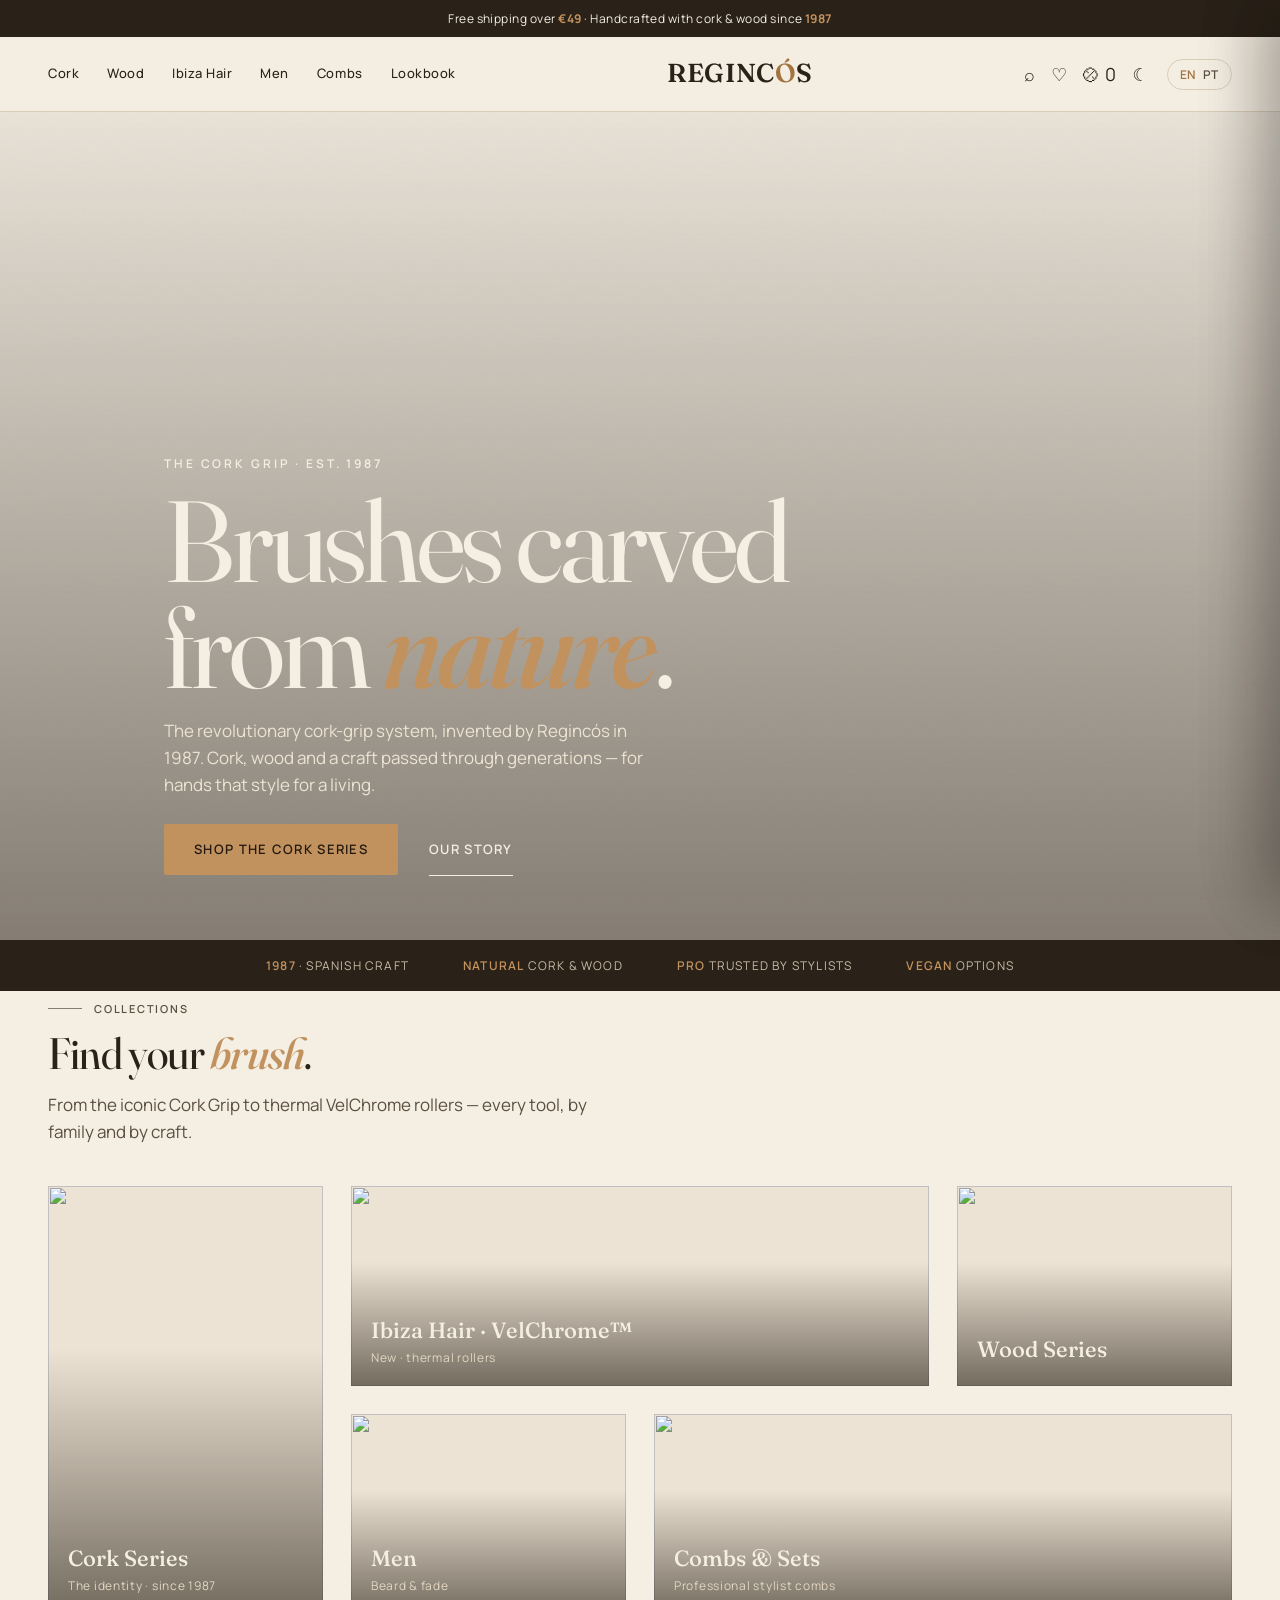
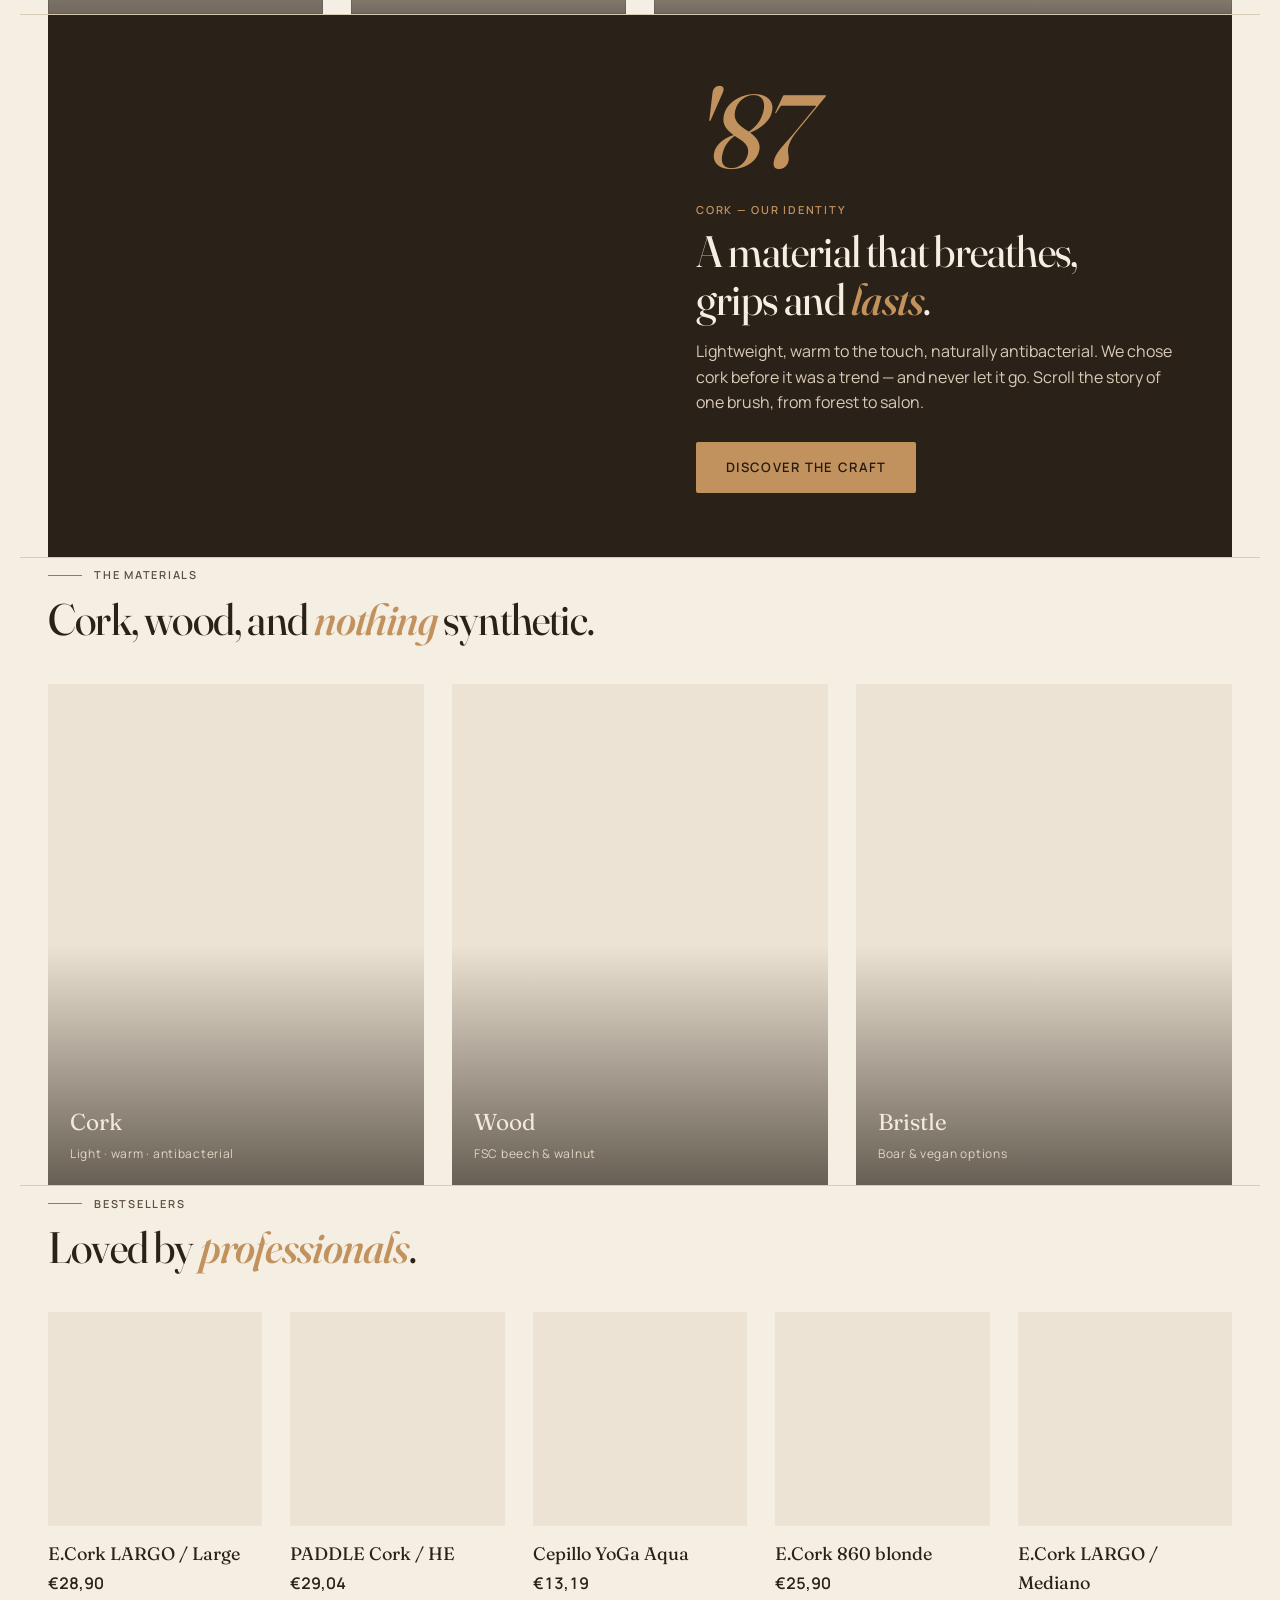
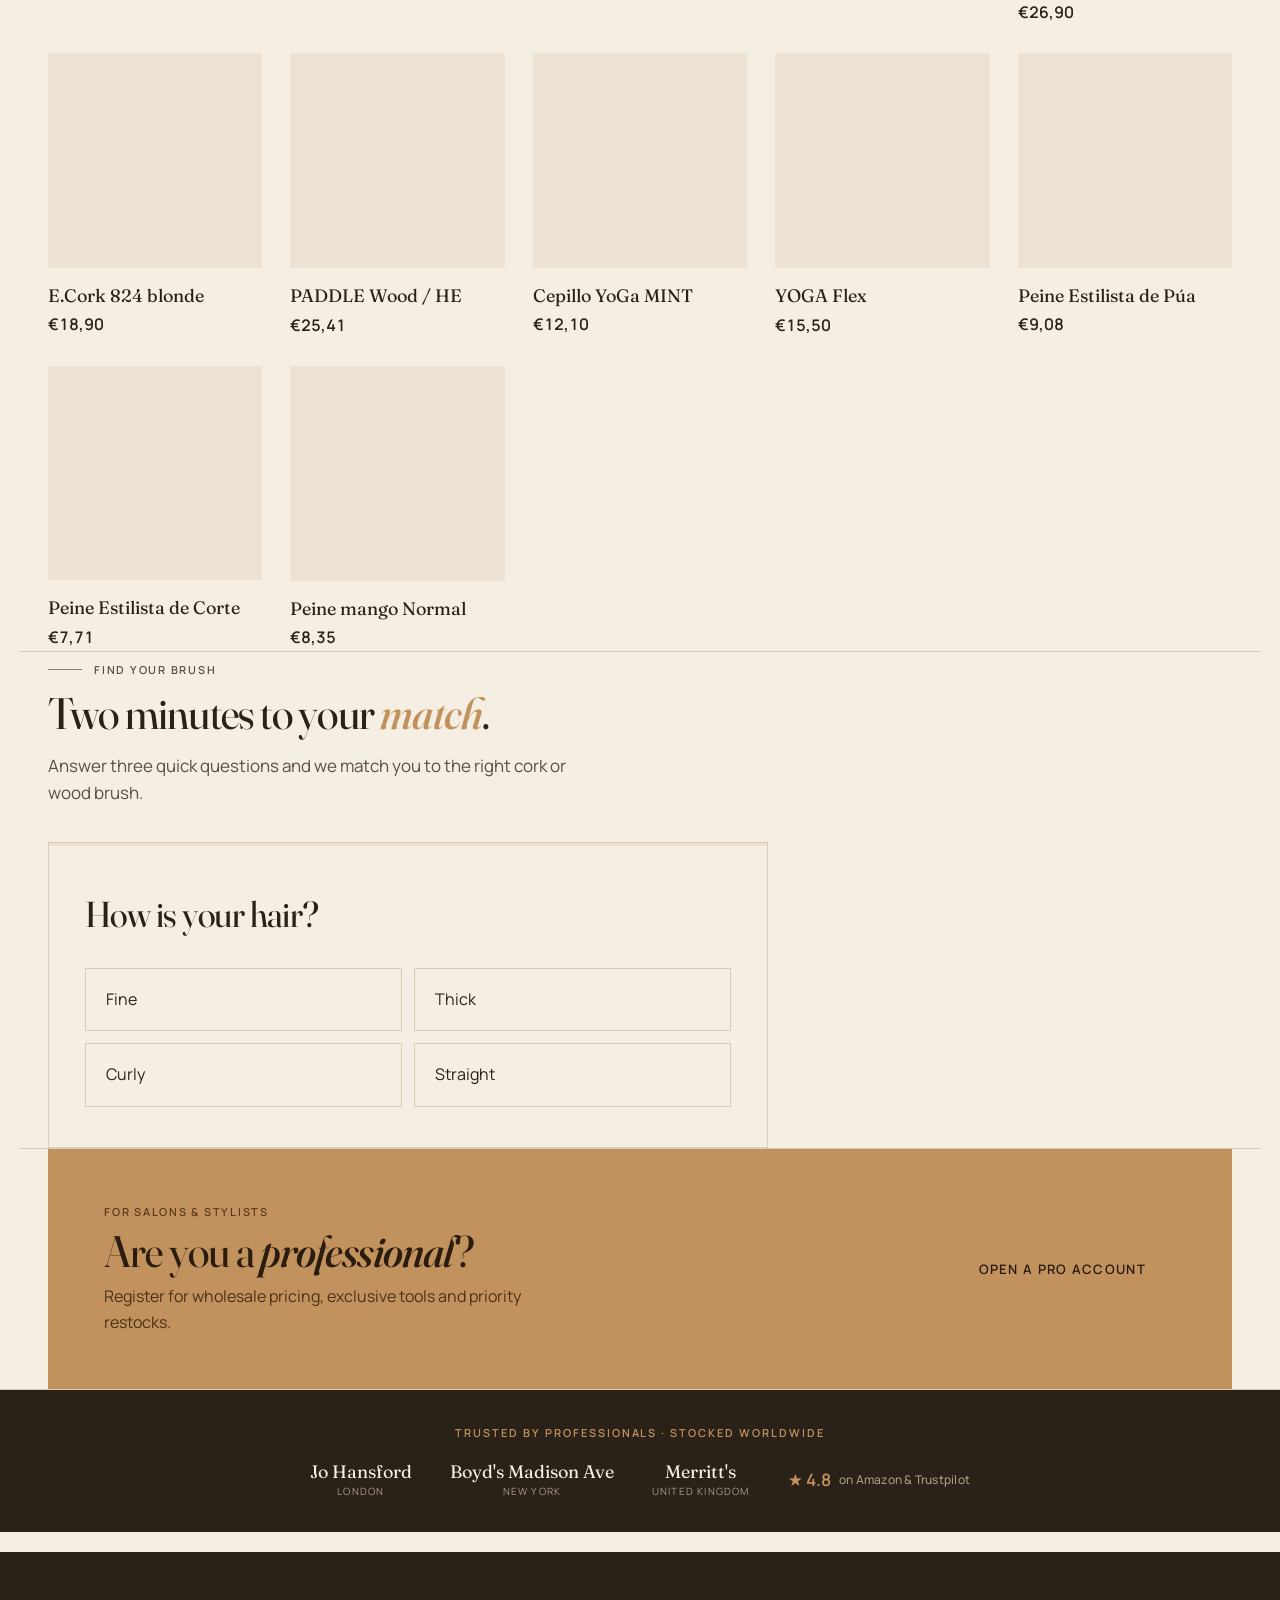
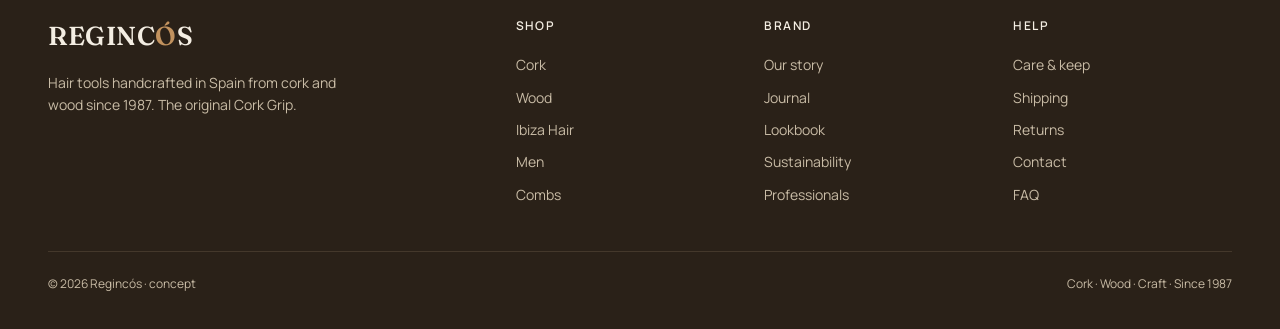
==== commit febd50b4: "Care & keep page: longevity/care guide (cork & wood care, 4 steps, durability band, FAQ) EN/PT + Car" ====
--- a/index.html
+++ b/index.html
@@ -144,7 +144,7 @@
     </div>
     <div><h5 data-i="f_shop"></h5><a href="collection.html" data-i="nav_cork"></a><a href="collection.html" data-i="nav_wood"></a><a href="collection.html">Ibiza Hair</a><a href="collection.html" data-i="nav_men"></a><a href="collection.html" data-i="nav_combs"></a></div>
     <div><h5 data-i="f_brand"></h5><a href="our-story.html" data-i="sp_btn2"></a><a href="journal.html" data-i="f_journal"></a><a href="lookbook.html" data-i="nav_lookbook"></a><a href="sustainability.html" data-i="f_sust"></a><a href="professionals.html" data-i="f_pro"></a></div>
-    <div><h5 data-i="f_help"></h5><a href="help.html#shipping" data-i="f_ship"></a><a href="help.html#returns" data-i="f_ret"></a><a href="help.html#contact" data-i="f_con"></a><a href="help.html#faq">FAQ</a></div>
+    <div><h5 data-i="f_help"></h5><a href="care.html" data-i="f_care"></a><a href="help.html#shipping" data-i="f_ship"></a><a href="help.html#returns" data-i="f_ret"></a><a href="help.html#contact" data-i="f_con"></a><a href="help.html#faq">FAQ</a></div>
   </div>
   <div class="fbot"><span>© 2026 Regincós · concept</span><span data-i="f_bot"></span></div>
 </div></footer>
--- a/assets/style.css
+++ b/assets/style.css
@@ -575,6 +575,26 @@
 .jr-sources a:hover,.jr-body a:hover{color:var(--cork)}
 .jr-cta{text-align:center;margin-top:44px}
 @media(max-width:600px){.jr-body p{font-size:16px}.jr-hero{padding-top:40px}}
+/* ===== stockists (Professionals page) ===== */
+.stockists{padding-top:10px}
+.stk-grid{display:grid;grid-template-columns:repeat(4,1fr);gap:30px;margin-top:8px}
+.stk-region h4{font-size:12px;letter-spacing:.12em;text-transform:uppercase;color:var(--ink2);margin-bottom:12px;font-weight:600;border-bottom:1px solid var(--line);padding-bottom:10px}
+.stk-shop{display:block;padding:10px 0;font-family:'Fraunces',Georgia,serif;font-size:17px;color:var(--ink);transition:.18s}
+.stk-shop span{display:block;font-family:'Manrope',system-ui,sans-serif;font-size:11.5px;letter-spacing:.02em;text-transform:none;color:var(--ink2);margin-top:2px}
+.stk-shop:hover{color:var(--cork-d)}
+.stk-note{font-size:12.5px;color:var(--ink2);margin-top:26px;max-width:62ch;line-height:1.6}
+@media(max-width:820px){.stk-grid{grid-template-columns:1fr 1fr;gap:24px}}
+@media(max-width:520px){.stk-grid{grid-template-columns:1fr}}
+/* ===== Care & keep page ===== */
+.care-steps{padding-bottom:40px}
+.care-grid{display:grid;grid-template-columns:repeat(4,1fr);gap:26px;margin-top:30px}
+.care-card{border-top:2px solid var(--cork);padding-top:18px}
+.care-num{font-size:30px;color:var(--cork-d);font-weight:500;line-height:1}
+.care-card .pro-c-h{font-size:20px;margin:12px 0 8px}
+.care-card p{color:var(--ink2);font-size:14.5px;line-height:1.6}
+.care-faq{max-width:760px}
+@media(max-width:860px){.care-grid{grid-template-columns:1fr 1fr;gap:24px}}
+@media(max-width:520px){.care-grid{grid-template-columns:1fr}}
 
 /* ===== lookbook (shoppable hotspots) ===== */
 .lb-hero{position:relative;min-height:80vh;display:flex;align-items:flex-end;overflow:hidden;z-index:2}
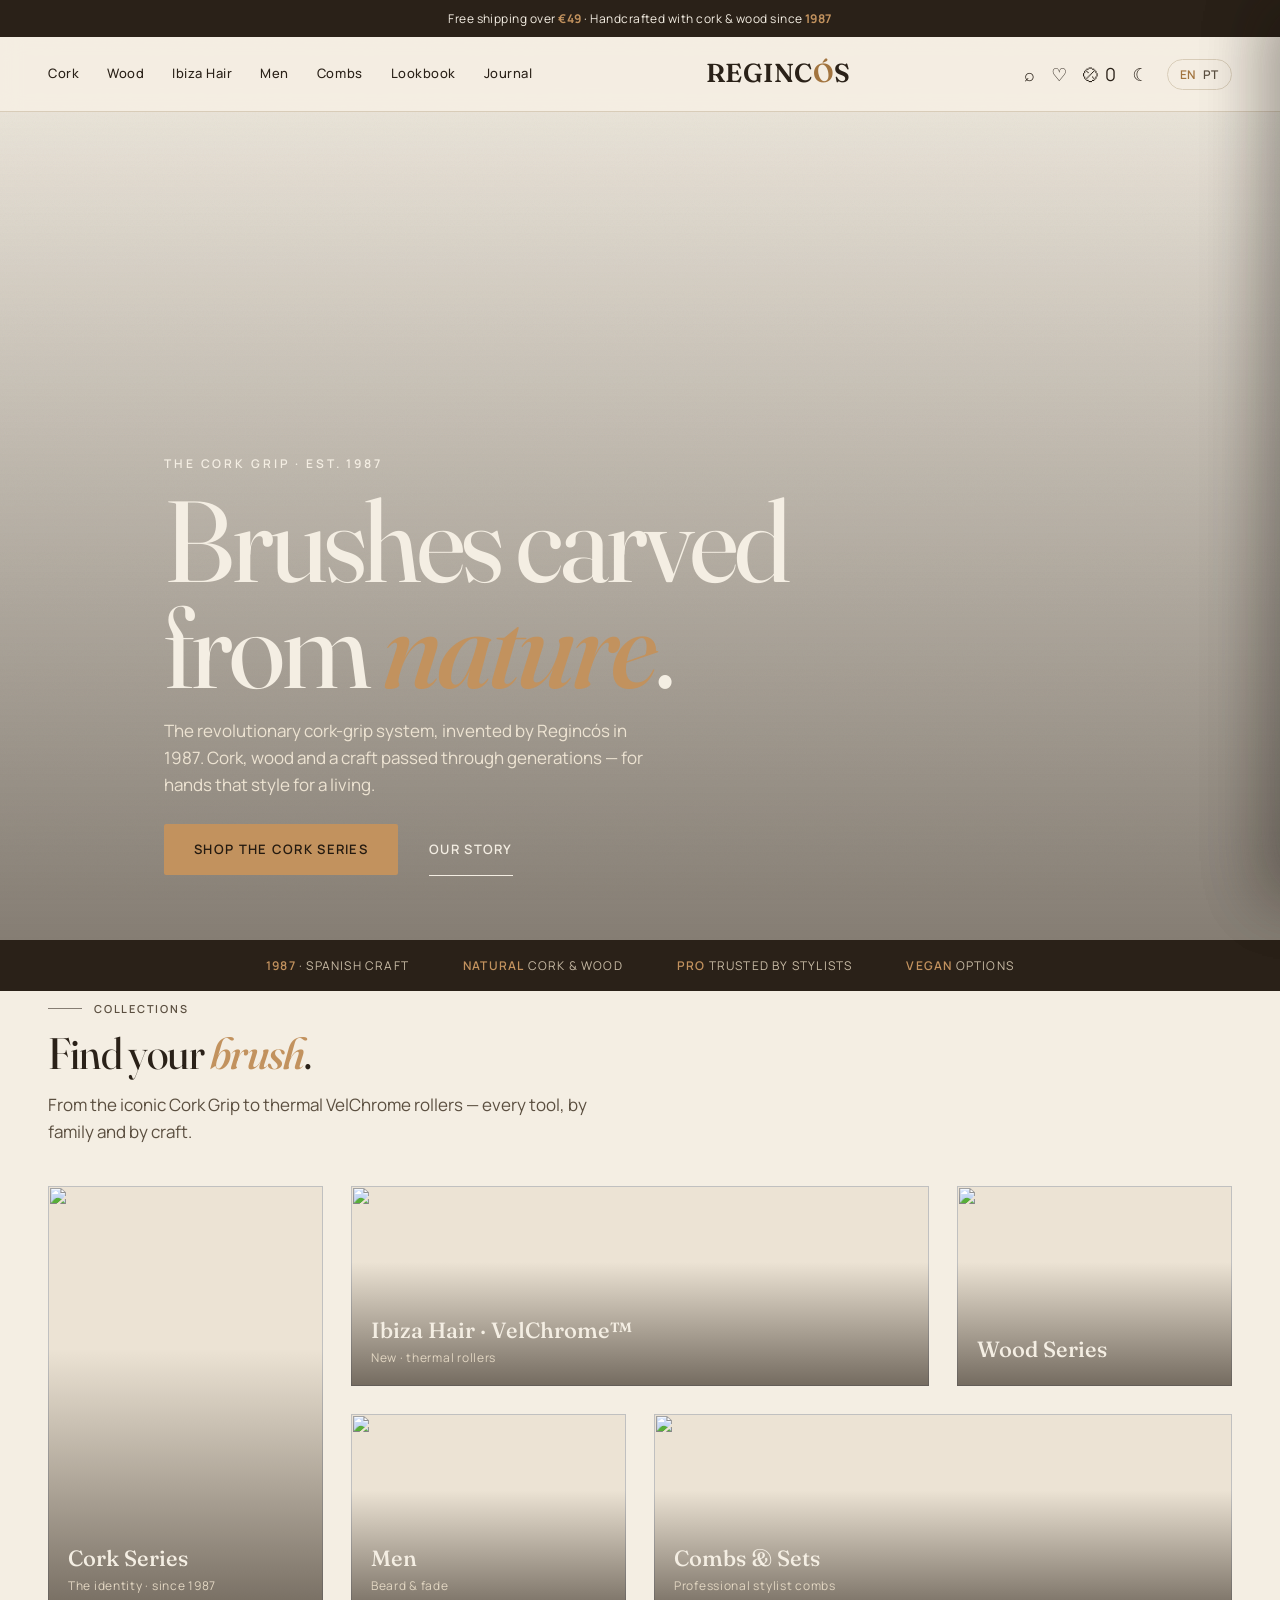
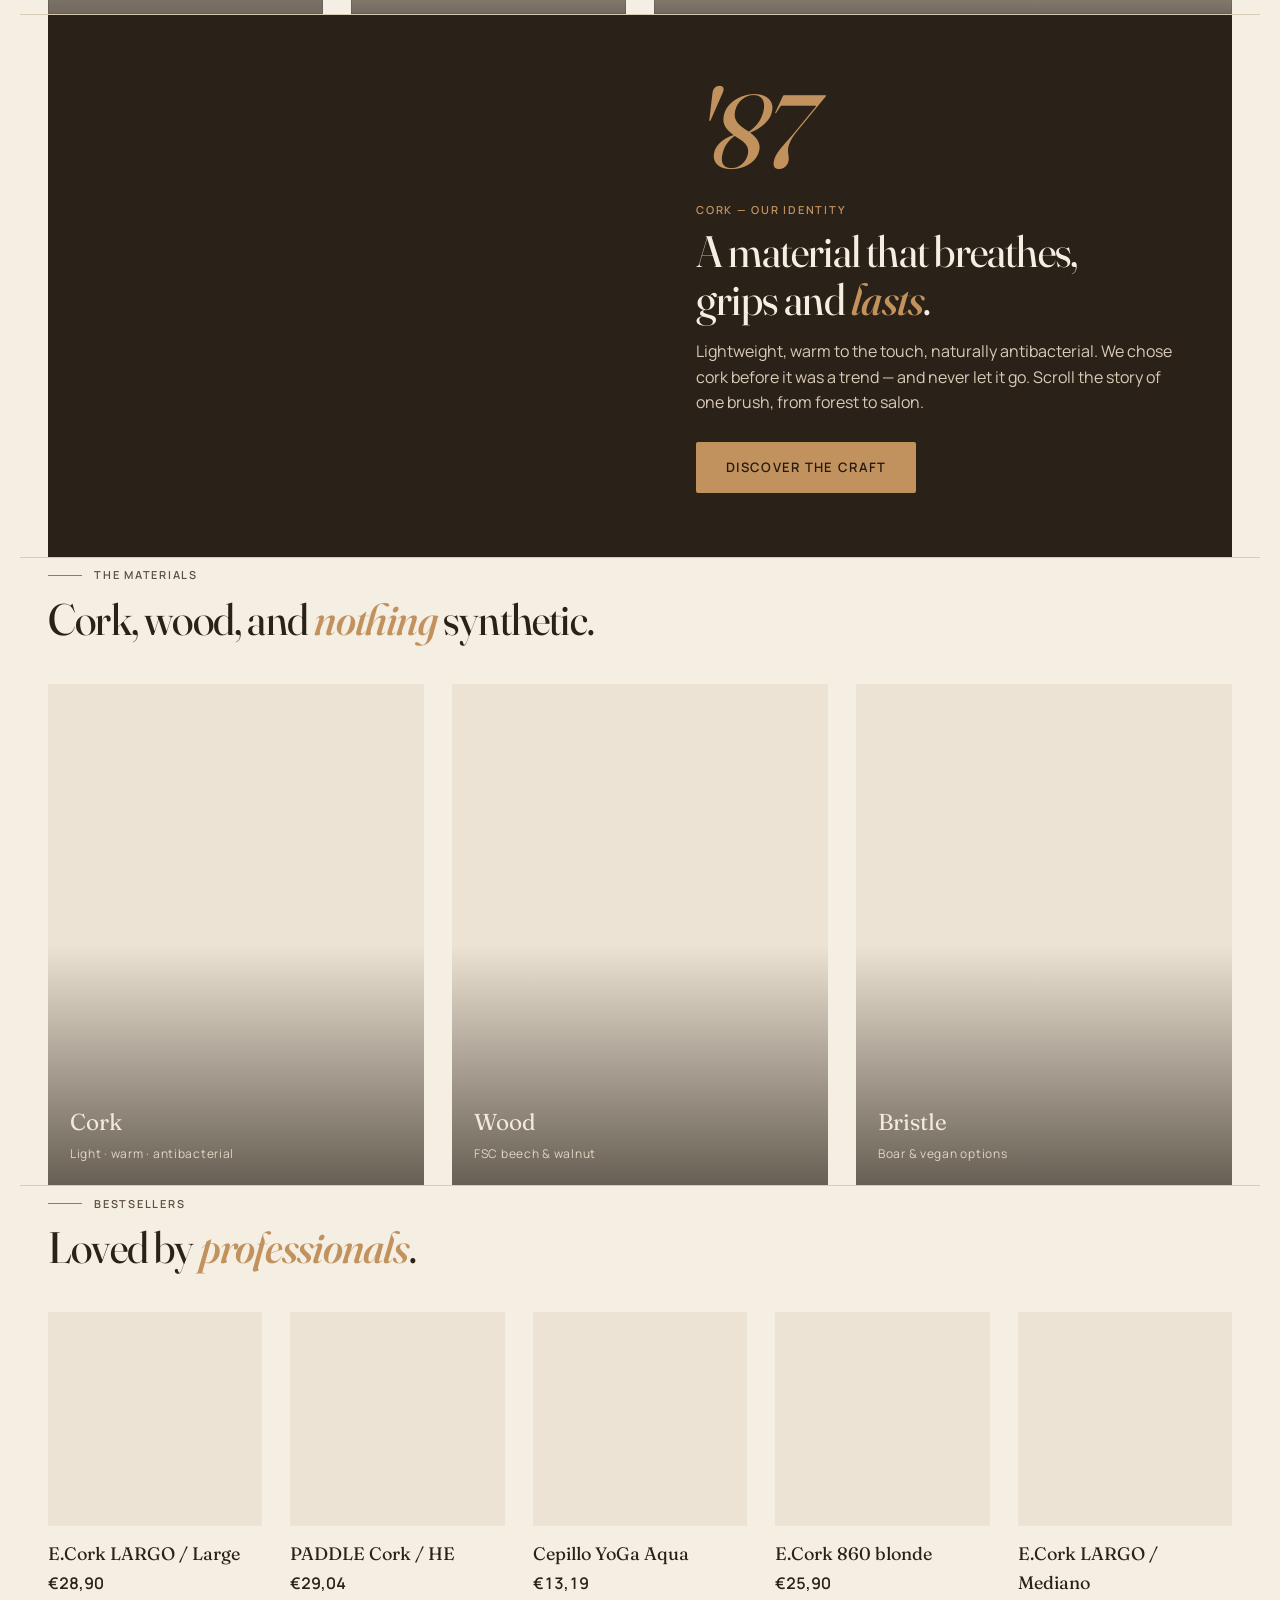
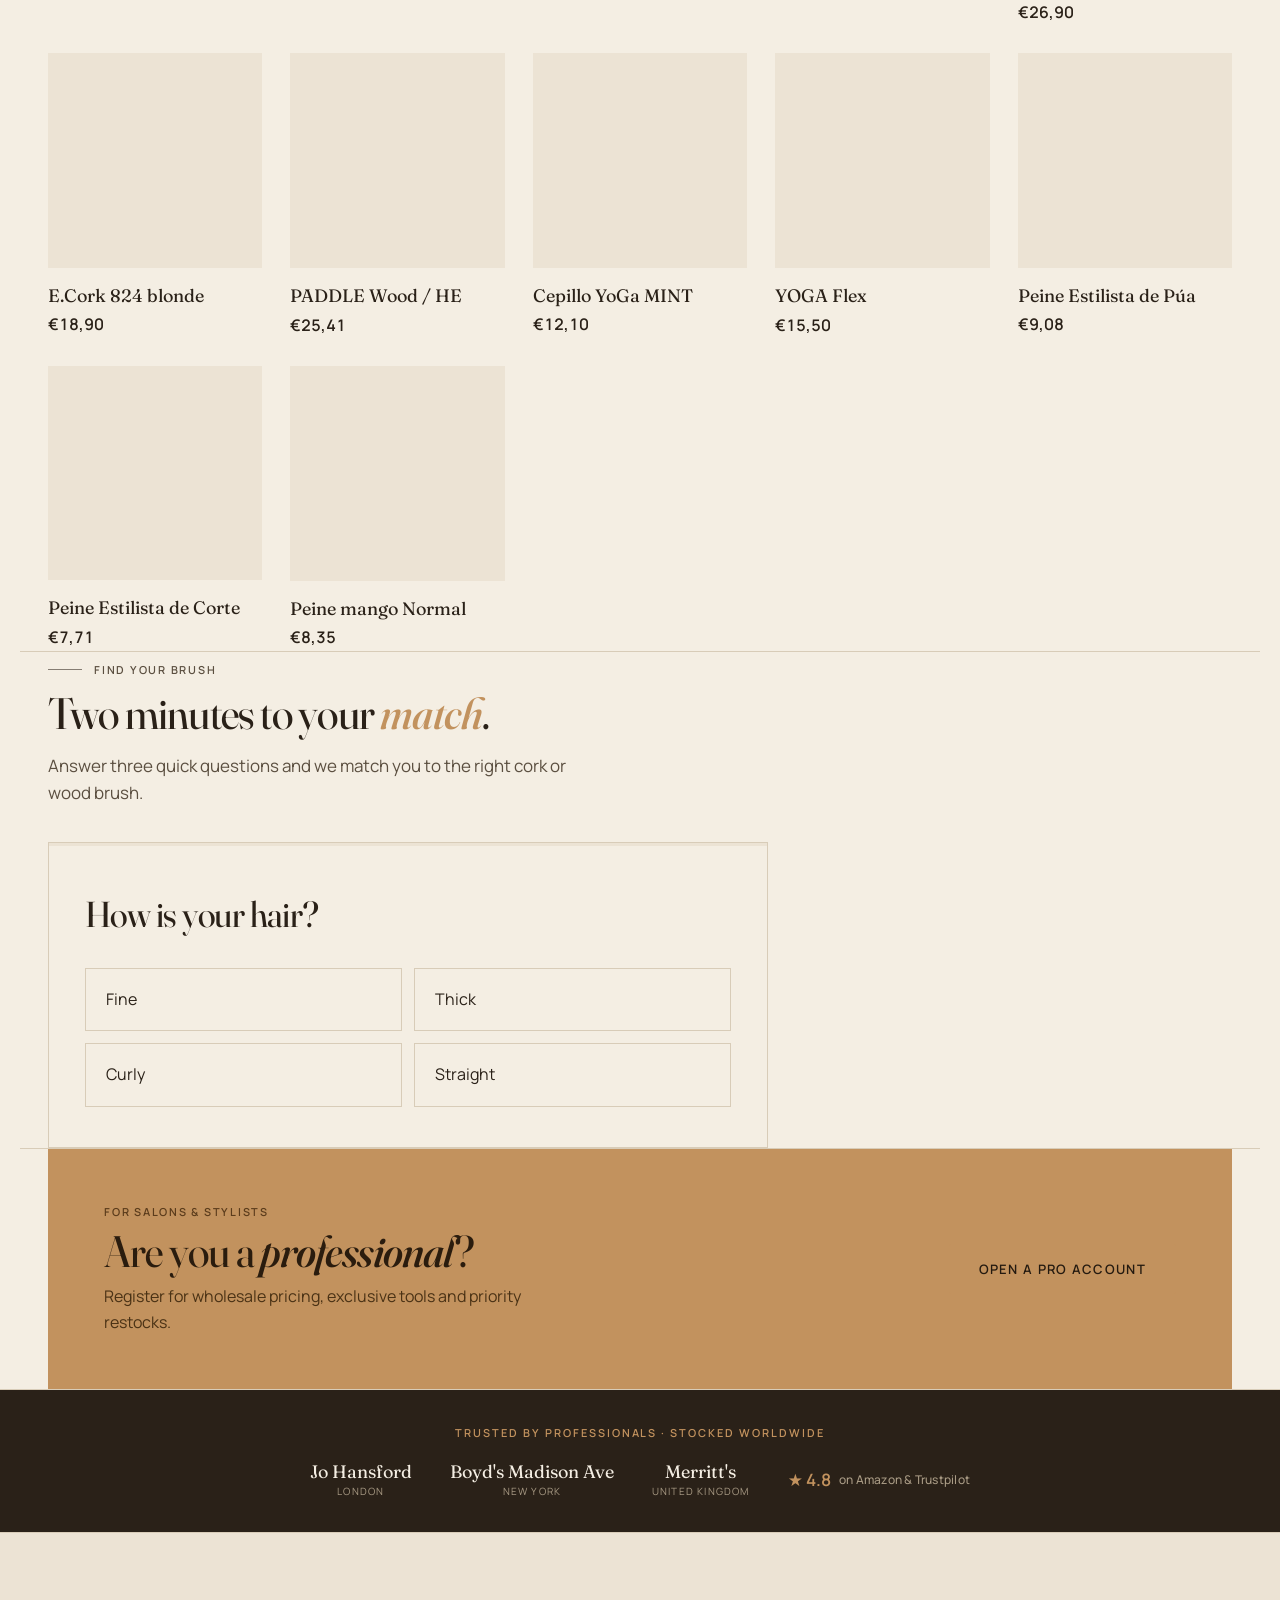
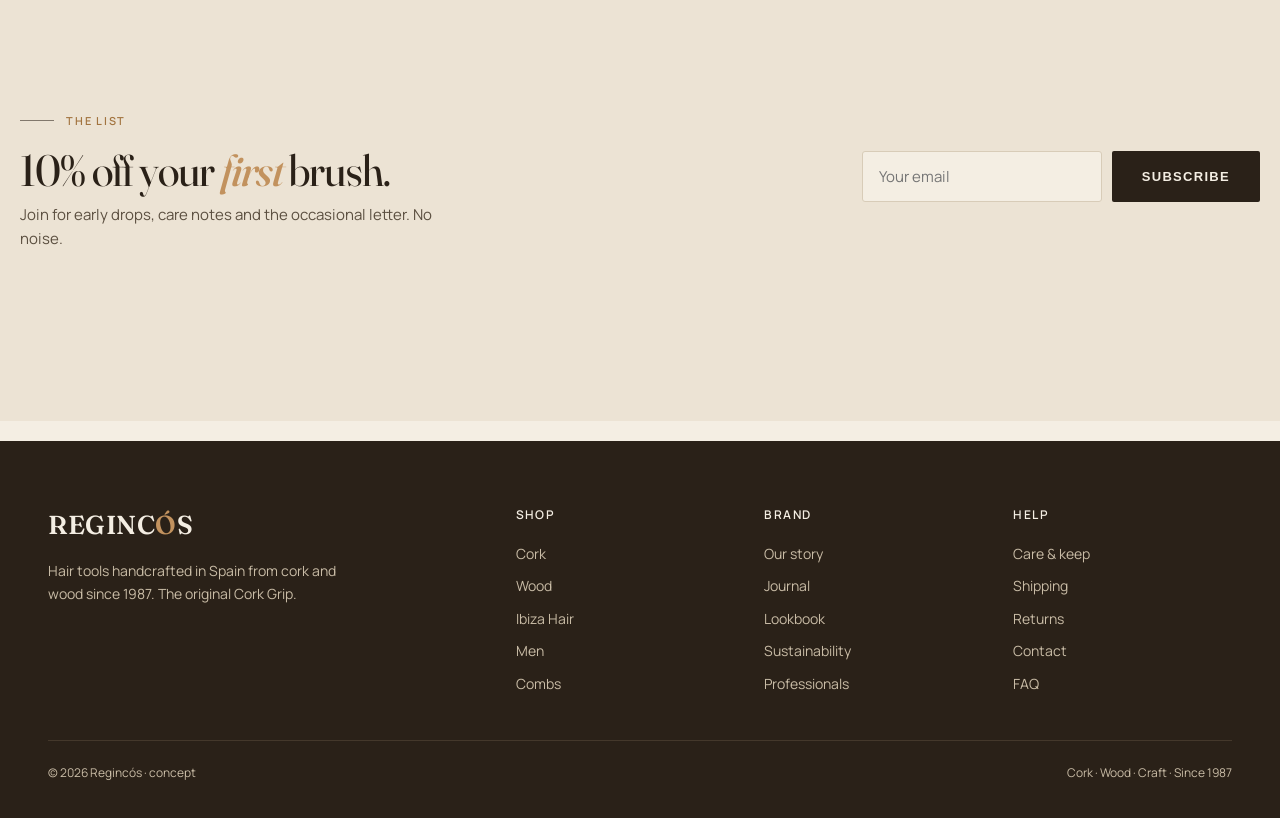
==== commit 930e5551: "a11y skip-to-content link (injected, EN/PT) + Journal added to main nav across all pages (fits deskt" ====
--- a/index.html
+++ b/index.html
@@ -25,7 +25,7 @@
 
 <nav><div class="wrap nav">
   <div class="navlinks">
-    <a href="collection.html" data-i="nav_cork">Cork</a><a href="collection.html" data-i="nav_wood">Wood</a><a href="collection.html">Ibiza Hair</a><a href="collection.html" data-i="nav_men">Men</a><a href="collection.html" data-i="nav_combs">Combs</a><a href="lookbook.html" data-i="nav_lookbook">Lookbook</a>
+    <a href="collection.html" data-i="nav_cork">Cork</a><a href="collection.html" data-i="nav_wood">Wood</a><a href="collection.html">Ibiza Hair</a><a href="collection.html" data-i="nav_men">Men</a><a href="collection.html" data-i="nav_combs">Combs</a><a href="lookbook.html" data-i="nav_lookbook">Lookbook</a><a href="journal.html" data-i="f_journal">Journal</a>
   </div>
   <a href="index.html" class="logo">REGINC<span>Ó</span>S</a>
   <div class="navright">
--- a/assets/style.css
+++ b/assets/style.css
@@ -3,6 +3,11 @@
   --cork:#C2925E; --cork-d:#A2743F; --wood:#6F4E37; --sage:#7C7A5A; --line:#D8CCB8;
 }
 *{margin:0;padding:0;box-sizing:border-box}
+[id]{scroll-margin-top:90px}
+.skip{position:fixed;left:-9999px;top:10px;z-index:200;background:var(--ink);color:var(--paper);padding:11px 18px;border-radius:3px;font-size:13px;font-weight:600;letter-spacing:.02em}
+.skip:focus{left:14px;outline:2px solid var(--sage);outline-offset:2px}
+[id]:focus{outline:none}
+@media(prefers-reduced-motion:no-preference){html{scroll-behavior:smooth}}
 body{background:var(--paper);color:var(--ink);font-family:'Manrope',system-ui,sans-serif;line-height:1.6;-webkit-font-smoothing:antialiased}
 .serif{font-family:'Fraunces',Georgia,serif}
 .wrap{max-width:1240px;margin:0 auto;padding:0 28px}
@@ -529,6 +534,33 @@
 .prod .ph .wish{position:absolute;top:12px;right:12px;z-index:3;width:34px;height:34px;border-radius:50%;border:none;background:rgba(244,238,227,.92);color:var(--ink2);font-size:16px;line-height:1;cursor:pointer;display:flex;align-items:center;justify-content:center;transition:.2s;backdrop-filter:blur(4px)}
 .prod .ph .wish:hover{color:var(--cork-d);transform:scale(1.08)}
 [data-theme="dark"] .prod .ph .wish{background:rgba(26,23,20,.82)}
+/* ===== quick-view button + modal ===== */
+.prod .ph .qv{position:absolute;top:12px;left:12px;z-index:3;width:34px;height:34px;border-radius:50%;border:none;background:rgba(244,238,227,.92);color:var(--ink2);font-size:14px;cursor:pointer;display:flex;align-items:center;justify-content:center;opacity:0;transform:translateY(-4px);transition:.2s;backdrop-filter:blur(4px)}
+.prod:hover .ph .qv{opacity:1;transform:none}
+.prod .ph .qv:hover{color:var(--cork-d)}
+[data-theme="dark"] .prod .ph .qv{background:rgba(26,23,20,.82)}
+@media(hover:none){.prod .ph .qv{opacity:1;transform:none}}
+.qvm{position:fixed;inset:0;z-index:92;background:rgba(20,15,10,.5);backdrop-filter:blur(3px);display:flex;align-items:center;justify-content:center;padding:24px;opacity:0;transition:opacity .25s}
+.qvm.show{opacity:1}
+.qvm-card{background:var(--paper);border:1px solid var(--line);border-radius:10px;overflow:hidden;display:grid;grid-template-columns:1fr 1fr;max-width:760px;width:100%;max-height:88vh;position:relative;box-shadow:0 30px 70px -25px rgba(0,0,0,.5);transform:translateY(14px);transition:transform .3s cubic-bezier(.2,.7,.2,1)}
+.qvm.show .qvm-card{transform:none}
+.qvm-x{position:absolute;top:12px;right:12px;z-index:2;background:rgba(244,238,227,.92);border:1px solid var(--line);width:32px;height:32px;border-radius:50%;cursor:pointer;color:var(--ink);font-size:13px}
+[data-theme="dark"] .qvm-x{background:rgba(26,23,20,.9)}
+.qvm-img{background:var(--paper2)}
+.qvm-img img{width:100%;height:100%;object-fit:cover;display:block}
+.qvm-info{padding:32px 28px;display:flex;flex-direction:column;overflow-y:auto}
+.qvm-info .kick{color:var(--cork-d);margin-bottom:8px}
+.qvm-info h3{font-size:26px;font-weight:500;line-height:1.12;letter-spacing:-.01em}
+.qvm-price{font-size:20px;font-weight:600;font-variant-numeric:tabular-nums;margin:10px 0 14px}
+.qvm-desc{font-size:14px;color:var(--ink2);line-height:1.65;margin-bottom:18px}
+.qvm-opts{display:flex;gap:8px;flex-wrap:wrap;margin-bottom:20px}
+.qvm-opts button{font-size:12.5px;padding:8px 14px;border:1px solid var(--line);border-radius:20px;background:transparent;color:var(--ink2);cursor:pointer;transition:.18s}
+.qvm-opts button:hover{border-color:var(--cork)}
+.qvm-opts button.on{background:var(--ink);color:var(--paper);border-color:var(--ink)}
+.qvm-actions{margin-top:auto}
+.qvm-link{display:block;text-align:center;font-size:13px;color:var(--ink2);margin-top:14px;text-decoration:underline;text-underline-offset:2px}
+.qvm-link:hover{color:var(--cork-d)}
+@media(max-width:640px){.qvm-card{grid-template-columns:1fr;max-height:90vh}.qvm-img{height:210px}.qvm-info{padding:24px 22px}}
 .wishbtn{position:relative;flex:0 0 auto;width:52px;border:1px solid var(--line);background:transparent;color:var(--ink2);font-size:18px;border-radius:3px;cursor:pointer;transition:.2s}
 .wishbtn:hover{border-color:var(--cork);color:var(--cork-d)}
 .wishbtn.on{border-color:#c0392b}
@@ -574,7 +606,88 @@
 .jr-sources a,.jr-body a{color:var(--cork-d);text-decoration:underline;text-underline-offset:2px}
 .jr-sources a:hover,.jr-body a:hover{color:var(--cork)}
 .jr-cta{text-align:center;margin-top:44px}
-@media(max-width:600px){.jr-body p{font-size:16px}.jr-hero{padding-top:40px}}
+.jr-lead{font-size:21px;line-height:1.62;color:var(--ink);margin-bottom:22px}
+.jr-lead::first-letter{font-family:'Fraunces',Georgia,serif;float:left;font-size:74px;line-height:.74;padding:9px 12px 0 0;color:var(--cork-d);font-weight:500}
+.jr-close{font-family:'Fraunces',Georgia,serif;font-size:20px;line-height:1.5;color:var(--ink);margin:36px 0 0;font-style:italic}
+.jr-note{margin-top:42px;border-top:1px solid var(--line);padding-top:20px}
+.jr-note p{font-size:13px;line-height:1.85;color:var(--ink2)}
+.jr-note a{color:var(--cork-d);text-decoration:underline;text-underline-offset:2px}
+.jr-pull{margin:36px 0;text-align:center;border-top:1px solid var(--line);border-bottom:1px solid var(--line);padding:30px 10px}
+.jr-pull blockquote{font-family:'Fraunces',Georgia,serif;font-size:clamp(21px,3.2vw,28px);line-height:1.3;color:var(--ink);font-style:italic;margin:0}
+.jr-pull blockquote::before{content:"“"}.jr-pull blockquote::after{content:"”"}
+.jr-pull figcaption{margin-top:14px;font-size:11px;letter-spacing:.14em;text-transform:uppercase;color:var(--cork-d)}
+/* ===== 404 page ===== */
+.e404{text-align:center;padding:80px 0 110px;min-height:58vh;display:flex;flex-direction:column;align-items:center;justify-content:center}
+.e404-big{font-size:clamp(96px,19vw,210px);font-weight:500;color:var(--cork);line-height:.88;letter-spacing:-.03em;font-variation-settings:"opsz" 144}
+.e404 .kick{margin:18px 0 8px;color:var(--cork-d)}
+.e404 h1{font-size:clamp(28px,4.5vw,46px);font-weight:500;letter-spacing:-.01em;max-width:18ch;line-height:1.05}
+.e404 p{color:var(--ink2);max-width:48ch;margin:14px auto 30px;font-size:17px}
+.e404-btns{display:flex;gap:12px;flex-wrap:wrap;justify-content:center}
+/* ===== newsletter band ===== */
+.nlband{background:var(--paper2);border-top:1px solid var(--line)}
+[data-theme="dark"] .nlband{background:var(--surface)}
+.nl-in{display:flex;align-items:center;justify-content:space-between;gap:34px;padding:50px 0;flex-wrap:wrap}
+.nl-txt .eyebrow{color:var(--cork-d)}
+.nl-txt .h2{margin:6px 0 8px}
+.nl-txt p{color:var(--ink2);font-size:15px;max-width:48ch}
+.nl-form{display:flex;gap:10px;flex:0 0 auto}
+.nl-form input{font-family:inherit;font-size:15px;padding:14px 16px;border:1px solid var(--line);border-radius:3px;background:var(--paper);color:var(--ink);min-width:240px;transition:border-color .2s}
+.nl-form input:focus{outline:none;border-color:var(--cork)}
+.nl-form input.nl-err{border-color:#c0392b}
+.nl-done{font-family:'Fraunces',Georgia,serif;font-size:18px;color:var(--cork-d)}
+@media(max-width:760px){.nl-in{flex-direction:column;align-items:flex-start;gap:20px}.nl-form{width:100%}.nl-form input{flex:1;min-width:0}}
+/* ===== back-to-top ===== */
+.totop{position:fixed;right:18px;bottom:18px;z-index:60;width:44px;height:44px;border-radius:50%;border:1px solid var(--line);background:var(--paper);color:var(--ink);font-size:18px;line-height:1;cursor:pointer;opacity:0;transform:translateY(10px);transition:.25s;box-shadow:0 6px 20px rgba(20,15,10,.18)}
+.totop.show{opacity:1;transform:none}
+.totop:hover{background:var(--ink);color:var(--paper);border-color:var(--ink)}
+[data-theme="dark"] .totop{background:var(--surface-2)}
+@media(max-width:600px){.totop{right:12px;bottom:12px}}
+
+/* ============================================================
+   Finishing pass — curated beautification (design-review panel)
+   ============================================================ */
+/* tasteful text selection */
+::selection{background:var(--cork);color:#1A1714}
+::-moz-selection{background:var(--cork);color:#1A1714}
+[data-theme="dark"] ::selection{background:var(--cork-d);color:#1A1714}
+[data-theme="dark"] ::-moz-selection{background:var(--cork-d);color:#1A1714}
+/* keyboard focus ring (sage) — site-wide a11y, no effect on mouse use */
+:focus-visible{outline:2px solid var(--sage);outline-offset:3px}
+input:focus-visible,select:focus-visible,.nl-form input:focus-visible{outline-offset:2px}
+.navlinks a:focus-visible{border-bottom-color:transparent}
+@media(prefers-contrast:more){:focus-visible{outline-width:3px;outline-offset:4px}}
+/* branded scrollbar */
+*{scrollbar-color:rgba(194,146,94,.5) transparent;scrollbar-width:thin}
+[data-theme="dark"] *{scrollbar-color:rgba(210,163,108,.42) transparent}
+::-webkit-scrollbar{width:11px;height:11px}
+::-webkit-scrollbar-track{background:transparent}
+::-webkit-scrollbar-thumb{background-color:rgba(194,146,94,.5);border-radius:6px;border:3px solid var(--paper)}
+::-webkit-scrollbar-thumb:hover{background-color:rgba(194,146,94,.85)}
+[data-theme="dark"] ::-webkit-scrollbar-thumb{background-color:rgba(210,163,108,.42);border-color:var(--paper)}
+/* prose flow + a relic weight fix */
+.jr-body p,.chapter p,.pro-card p,.pro-step p,.care-card p,.care-faq p,.split .txt p,.lead,.jr-stand{text-wrap:pretty}
+.jr-body h2{font-weight:420;letter-spacing:-.015em}
+/* optical sizing on Fraunces subheads */
+.prod h4,.mprod h4,.bn-n,.care-card .pro-c-h,.lb-card .nm,.stk-shop,.cd-n,.cp-n{font-optical-sizing:auto}
+/* dark-mode parity fixes */
+[data-theme="dark"] nav{background:rgba(26,23,20,.88)}
+[data-theme="dark"] .prod .ph .add{background:rgba(44,39,32,.95);color:var(--ink)}
+[data-theme="dark"] .cart-ov{background:rgba(0,0,0,.4)}
+.stickybar{background:rgba(244,238,227,.95)}
+[data-theme="dark"] .stickybar{background:rgba(26,23,20,.95)}
+/* refined hover depth */
+.prod .ph{transition:box-shadow .28s}
+.cell:hover{box-shadow:0 22px 46px -22px rgba(42,33,24,.45)}
+.prod:hover .ph{box-shadow:0 20px 40px -24px rgba(42,33,24,.4)}
+.btn:not(.ghost):hover{box-shadow:0 12px 24px -12px rgba(42,33,24,.45)}
+[data-theme="dark"] .cell:hover,[data-theme="dark"] .prod:hover .ph{box-shadow:0 22px 46px -22px rgba(0,0,0,.6)}
+.navlinks a:hover{color:var(--cork-d)}
+[data-theme="dark"] .navlinks a:hover{color:var(--cork)}
+/* tactile press feedback */
+@media(prefers-reduced-motion:no-preference){.chip:active,.pchip:active,.rchip:active,.opt .row button:active,.qz-opt:active,.btn:active{transform:scale(.985)}}
+/* honour reduced-motion site-wide */
+@media(prefers-reduced-motion:reduce){*,*::before,*::after{animation-duration:.01ms!important;animation-iteration-count:1!important;transition-duration:.01ms!important;scroll-behavior:auto!important}}
+@media(max-width:600px){.jr-body p{font-size:16px}.jr-hero{padding-top:40px}.jr-lead{font-size:18.5px}.jr-lead::first-letter{font-size:60px}}
 /* ===== stockists (Professionals page) ===== */
 .stockists{padding-top:10px}
 .stk-grid{display:grid;grid-template-columns:repeat(4,1fr);gap:30px;margin-top:8px}
